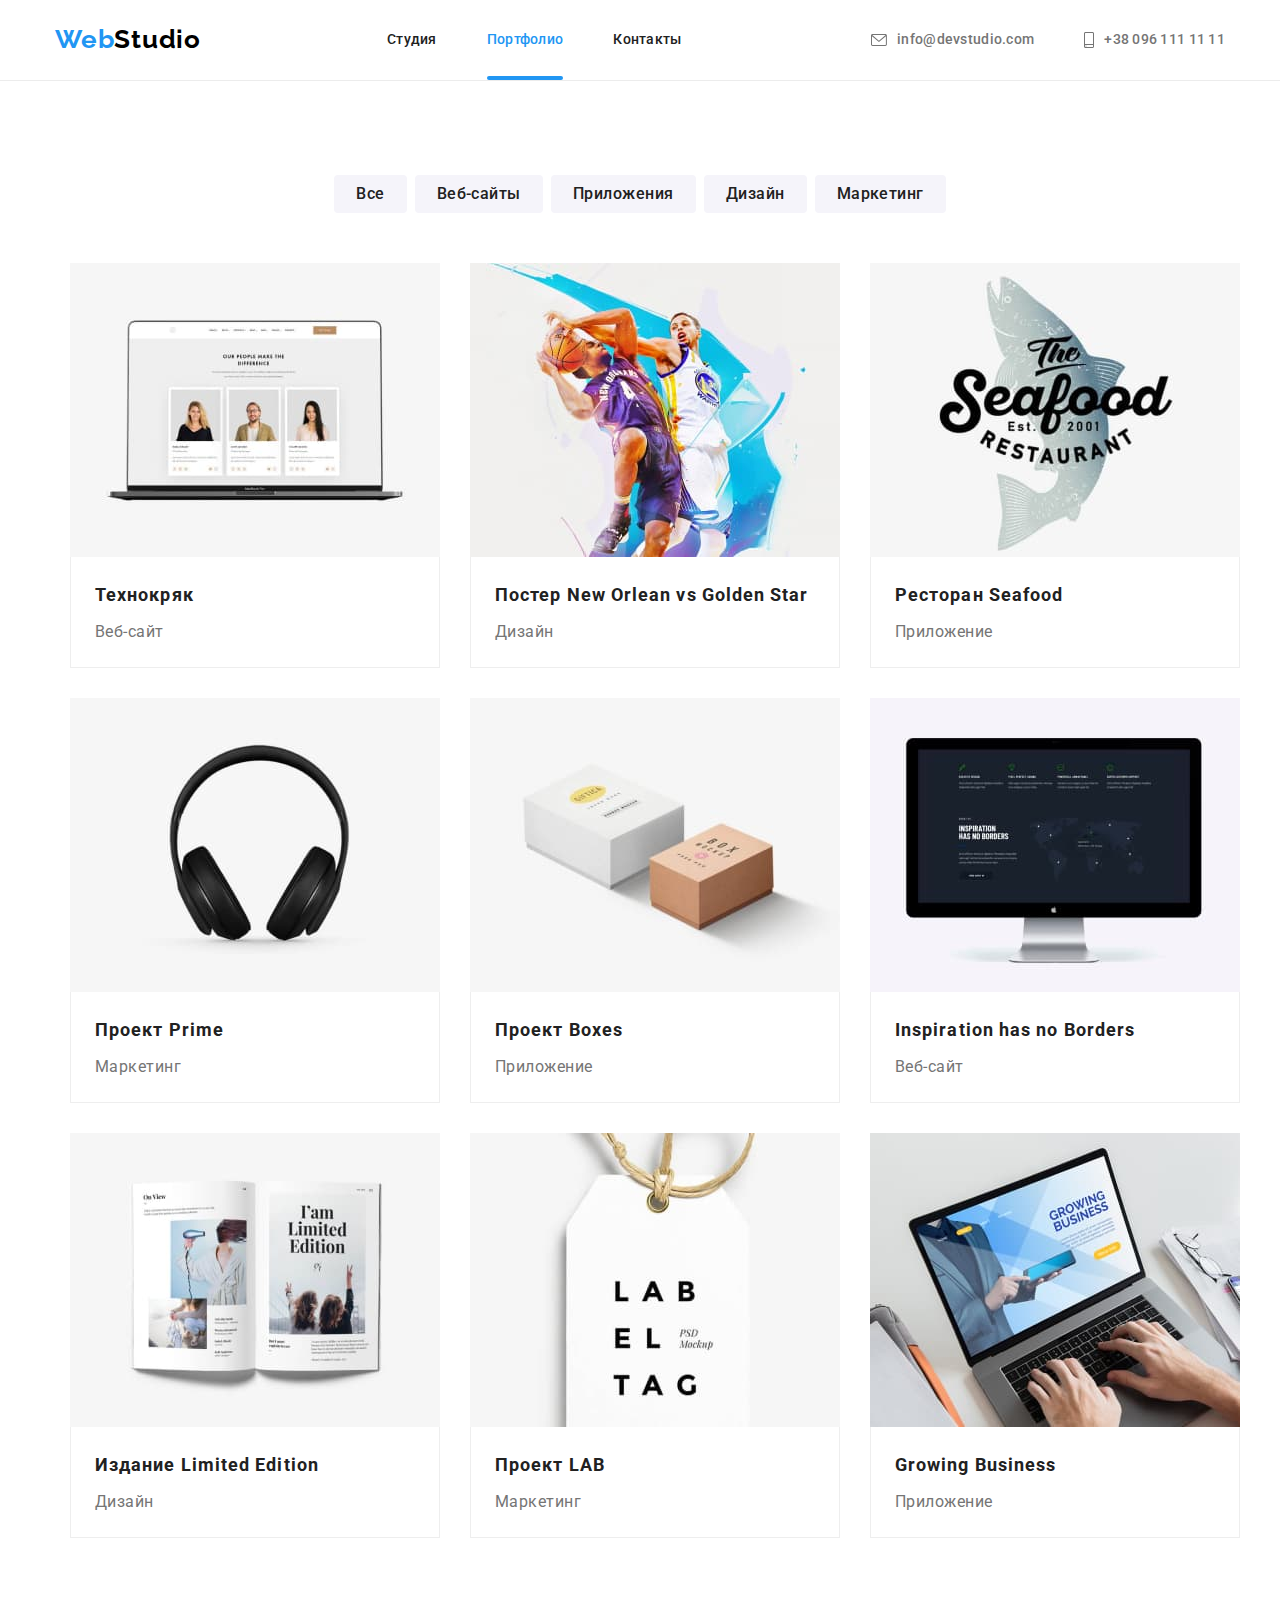
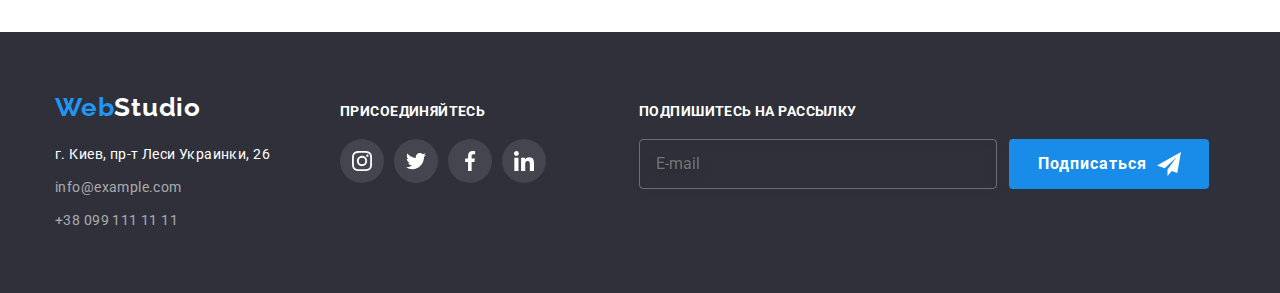
==== portfolio.html @ 7cfc8c36 "index added" ====
<!DOCTYPE html>
<html lang="en">
<head>
    <meta charset="UTF-8">
    <meta http-equiv="X-UA-Compatible" content="IE=edge">
    <meta name="viewport" content="width=device-width, initial-scale=1.0">
    <title>WebStudio</title>
    <link rel="preconnect" href="https://fonts.googleapis.com">
    <link rel="preconnect" href="https://fonts.gstatic.com" crossorigin>
    <link href="https://fonts.googleapis.com/css2?family=Raleway:ital,wght@0,700;1,700&family=Roboto:wght@400;500;700;900&display=swap" rel="stylesheet">
    <link rel="stylesheet" href="./css/modern-normalize.css">
    <link rel="stylesheet" href="./css/main.min.css" />
</head>
<body>
    <!--заголовок-->
    <header class="main-header">
        <div class="main-header__container container">
            <nav class="navigation">    
                <a href="index.html" class="logo logo__top link">Web<span class="logo__half-top">Studio</span></a>
                <ul class="navigation-pages navigation__top list">
                    <li class="navigation-pages__item"><a href="index.html" class="navigation-pages__link link">Студия</a></li>
                    <li class="navigation-pages__item"><a href="portfolio.html" class="navigation-pages__link link navigation-pages__current">Портфолио</a></li>
                    <li class="navigation-pages__item"><a href="#3" class="navigation-pages__link link">Контакты</a></li>
                </ul>
            </nav>
            <ul class="contacts list">
                <li class="contacts__item"> <a href="mailto:info@devstudio.com" class="contacts__link mail link"><svg class="contacts__icon" width="16px" height="12px"><use href="./images/icons.svg#icon-envelope"></use></svg> info@devstudio.com</a></li>
                <li class="contacts__item"> <a href="tel:+380961111111" class="contacts__link tel link"><svg class="contacts__icon" width="10px" height="16px"><use href="./images/icons.svg#icon-smartphone"></use></svg>+38 096 111 11 11</a> </li>
            </ul>
        </div>        
    </header>
    <!-- основная часть -->
    <main>
    <!-- герой -->
        <section class="portfolio section">
            <div class="container">
                <h1 class="portfolio__header visually-hidden">Portfolio</h1>
                <!-- фильтр -->
                <ul class="portfolio__filter-list list">
                    <li class="portfolio__filter-item"><button class="portfolio__filter-btn" type="button">Все</button></li>
                    <li class="portfolio__filter-item"><button class="portfolio__filter-btn" type="button">Веб-сайты</button></li>
                    <li class="portfolio__filter-item"><button class="portfolio__filter-btn" type="button">Приложения</button></li>
                    <li class="portfolio__filter-item"><button class="portfolio__filter-btn" type="button">Дизайн</button></li>
                    <li class="portfolio__filter-item"><button class="portfolio__filter-btn" type="button">Маркетинг</button></li>
                </ul>
                <!-- список проектов -->
                <ul class="portfolio__examples-list container list">
                    <li class="portfolio__example">
                        <a class="link portfolio__link" href="">
                            <img src="./images/portfolio/technocrack.jpg" alt="Веб-сайт компании Технокряк" width="370" height="294" class="portfolio__img">
                            <div class="portfolio__example-overlay-wrap">
                                <div class="portfolio__example-overlay is-hidden">
                                    <p class="portfolio__example-overlay-text">Ресурс предлагает комплексные предложения с разным уровнем функционала и сервисов. Все это позволит посетителю получить исчерпывающие сведения о компании или частном лице.</p>
                                </div>
                            </div>
                            <div class="portfolio__example-text">
                                <h3 class="portfolio__example-name section-header">Технокряк</h3>
                                <p class="portfolio__example-description section-description">Веб-сайт</p>
                            </div>
                        </a>
                    </li>
                    <li class="portfolio__example">
                        <a class="link portfolio__link" href="">
                        <img src="./images/portfolio/new_orlean.jpg" alt="Изображение постера игры команд New Orlean и Golden Star" width="370" height="294" class="portfolio__img">
                        <div class="portfolio__example-overlay-wrap">
                            <div class="portfolio__example-overlay is-hidden">
                                <p class="portfolio__example-overlay-text"></p>
                            </div>
                        </div>
                        <div class="portfolio__example-text">
                            <h3 class="portfolio__example-name section-header">Постер New Orlean vs Golden Star</h3>
                            <p class="portfolio__example-description section-description">Дизайн</p>
                        </div>
                        </a>
                    </li>
                    <li class="portfolio__example">
                        <a class="link portfolio__link" href="">
                        <img src="./images/portfolio/seafood.jpg" alt="Иконка приложения ресторана Seafood" width="370" height="294" class="portfolio__img">
                        <div class="portfolio__example-overlay-wrap">
                            <div class="portfolio__example-overlay is-hidden">
                                <p class="portfolio__example-overlay-text"></p>
                            </div>
                        </div>
                        <div class="portfolio__example-text">
                            <h3 class="portfolio__example-name section-header">Ресторан Seafood</h3>
                            <p class="portfolio__example-description section-description">Приложение</p>
                        </div>
                        </a>
                    </li>
                    <li class="portfolio__example">
                        <a class="link portfolio__link" href="">
                        <img src="./images/portfolio/prime.jpg" alt="Наушники" width="370" height="294" class="portfolio__img">
                        <div class="portfolio__example-overlay-wrap">
                            <div class="portfolio__example-overlay is-hidden">
                                <p class="portfolio__example-overlay-text"></p>
                            </div>
                        </div>
                        <div class="portfolio__example-text">
                            <h3 class="portfolio__example-name section-header">Проект Prime</h3>
                            <p class="portfolio__example-description section-description">Маркетинг</p>
                        </div>
                        </a>
                    </li>
                    <li class="portfolio__example">
                        <a class="link portfolio__link" href="">
                        <img src="./images/portfolio/boxes.jpg" alt="2 коробочки" width="370" height="294" class="portfolio__img">
                        <div class="portfolio__example-overlay-wrap">
                            <div class="portfolio__example-overlay is-hidden">
                                <p class="portfolio__example-overlay-text"></p>
                            </div>
                        </div>
                        <div class="portfolio__example-text">
                            <h3 class="portfolio__example-name section-header">Проект Boxes</h3>
                            <p class="portfolio__example-description section-description">Приложение</p>
                        </div>
                        </a>
                    </li>
                    <li class="portfolio__example">
                        <a class="link portfolio__link" href="">
                        <img src="./images/portfolio/inspiration.jpg" alt="Веб-сайт компании Inspiration has no Borders" width="370" height="294" class="portfolio__img">
                        <div class="portfolio__example-overlay-wrap">
                            <div class="portfolio__example-overlay is-hidden">
                                <p class="portfolio__example-overlay-text"></p>
                            </div>
                        </div>
                        <div class="portfolio__example-text">
                            <h3 class="portfolio__example-name section-header">Inspiration has no Borders</h3>
                            <p class="portfolio__example-description section-description">Веб-сайт</p>
                        </div>
                        </a>
                    </li>
                    <li class="portfolio__example">
                        <a class="link portfolio__link" href="">
                        <img src="./images/portfolio/limited_edition.jpg" alt="Журнал в развернутом виде" width="370" height="294" class="portfolio__img">
                        <div class="portfolio__example-overlay-wrap">
                            <div class="portfolio__example-overlay is-hidden">
                                <p class="portfolio__example-overlay-text"></p>
                            </div>
                        </div>
                        <div class="portfolio__example-text">
                            <h3 class="portfolio__example-name section-header">Издание Limited Edition</h3>
                            <p class="portfolio__example-description section-description">Дизайн</p>
                        </div>
                        </a>
                    </li>
                    <li class="portfolio__example">
                        <a class="link portfolio__link" href="">
                        <img src="./images/portfolio/lab.jpg" alt="Стильная этикетка" width="370" height="294" class="portfolio__img">
                        <div class="portfolio__example-overlay-wrap">
                            <div class="portfolio__example-overlay is-hidden">
                                <p class="portfolio__example-overlay-text"></p>
                            </div>
                        </div>
                        <div class="portfolio__example-text">
                            <h3 class="portfolio__example-name section-header">Проект LAB</h3>
                            <p class="portfolio__example-description section-description">Маркетинг</p>
                        </div>
                        </a>
                    </li>
                    <li class="portfolio__example">
                        <a class="link portfolio__link" href="">
                        <img src="./images/portfolio/growing_business.jpg" alt="Ноутбук с приложением Growing Business" width="370" height="294" class="portfolio__img">
                        <div class="portfolio__example-overlay-wrap">
                            <div class="portfolio__example-overlay is-hidden">
                                <p class="portfolio__example-overlay-text"></p>
                            </div>
                        </div>
                        <div class="portfolio__example-text">
                            <h3 class="portfolio__example-name section-header">Growing Business</h3>
                            <p class="portfolio__example-description section-description">Приложение</p>
                        </div>
                        </a>
                    </li>
                </ul>
            </div>
        </section>
    </main>
    <!--подвал-->
    <footer class="footer">
        <div class="container footer__container">
            <div class="footer__contacts">
                <a href="index.html" class="logo link logo__bot">Web<span class="logo__half-bot">Studio</span></a>
                <address class="footer__contacts-list" id="3">
                    <ul class="contacts-bot list">
                        <li class="contacts-bot__item"><a class="contacts-bot__link link address contacts-bot__map" href="https://goo.gl/maps/tf9V9uD1shakLC2a6" target="_blank" rel="nooppener noreferal">г. Киев, пр-т Леси Украинки, 26</a> </li>
                        <li class="contacts-bot__item"><a class="contacts-bot__link link address" href="mailto:info@example.com">info@example.com</a> </li>
                        <li class="contacts-bot__item"><a class="contacts-bot__link link address" href="tel:+380991111111">+38 099 111 11 11</a></li>
                    </ul>
                </address>
            </div>
            <div>
            <h2 class="footer__socials-header">присоединяйтесь</h2>
            <ul class="list socials">
                <li class="socials__item"> <a class="social__link social__link-footer link" href=""> <svg class="social__icon-bot" width="20px" height="20px"><use href="./images/icons.svg#icon-instagram"></use></svg><span class="visually-hidden">Instagram</span></a></li>
                <li class="socials__item"> <a class="social__link social__link-footer link" href=""> <svg class="social__icon-bot" width="20px" height="20px"><use href="./images/icons.svg#icon-twitter"></use></svg><span class="visually-hidden">Twitter</span></a></li>
                <li class="socials__item"> <a class="social__link social__link-footer link" href=""> <svg class="social__icon-bot" width="20px" height="20px"><use href="./images/icons.svg#icon-facebook"></use></svg><span class="visually-hidden">Facebook</span></a></li>
                <li class="socials__item"> <a class="social__link social__link-footer link" href=""> <svg class="social__icon-bot" width="20px" height="20px"><use href="./images/icons.svg#icon-linkedin"></use></svg><span class="visually-hidden">LinkedIn</span></a></li>
            </ul>
            </div>
            <div class="footer__subscribe">
                <h2 class="footer__socials-header">Подпишитесь на рассылку</h2>
                <form class="subscribe">
                    <input class="subscribe__input" type="email" name="user-mail-subscribe" required placeholder="E-mail">
                    <button class="subscribe__btn" type="submit">Подписаться<svg class="subscribe__icon" width="24px" height="24px"><use href="./images/icons.svg#icon-send"></use></svg> </button>
                </form>
            </div>
        </div>
    </footer>
</body>
</html>
---- css/main.min.css ----
:root{--main-color: #2196F3;--secondary-color: #000;--third-color: #757575;--main-font: "roboto", sans-serif;--secondary-font: "Raleway", sans-serif}.visually-hidden{position:absolute;width:1px;height:1px;margin:-1px;border:0;padding:0;white-space:nowrap;clip-path:inset(100%);clip:rect(0 0 0 0);overflow:hidden}body{font-family:var(--main-font);color:#212121}h1,h2,h3,h4,h5,h6,p{margin-top:0;margin-bottom:0}ul,ol{margin-top:0;margin-bottom:0;padding-left:0}img{display:block}.link{text-decoration:none}.list{list-style:none}.address{font-style:normal}.container{width:1200px;padding-left:15px;padding-right:15px;margin-top:auto;margin:auto}.section-header{letter-spacing:.03em;color:#212121}.section-description{letter-spacing:.03em;color:var(--third-color)}.section-top-header{font-weight:700;font-size:36px;line-height:42px;text-align:center;letter-spacing:.03em;color:#212121}.section{padding-top:94px;padding-bottom:94px}.logo{font-family:var(--secondary-font);font-weight:700;font-size:26px;line-height:1.2;letter-spacing:.03em;color:var(--main-color)}.logo__top{padding-top:24px;padding-bottom:24px;margin-right:93px}.logo__half-top{color:var(--secondary-color)}.logo__bot{display:block;margin-bottom:20px}.logo__half-bot{color:#fff}.socials{display:flex;justify-content:center}.social__team{margin-top:16px}.socials__item{display:flex}.socials__item:not(:last-child){margin-right:10px}.social__link{display:flex;height:44px;width:44px;border-radius:50%;justify-content:center;align-items:center;transition:background-color 250ms cubic-bezier(0.4, 0, 0.2, 1)}.social__link:hover,.social__link:focus{background-color:var(--main-color)}.social__link-footer{background:rgba(255,255,255,.1)}.social__icon{fill:#afb1b8;transition:fill 250ms cubic-bezier(0.4, 0, 0.2, 1)}.social__link:hover .social__icon,.social__link:focus .social__icon{fill:#fff}.social__icon-bot{fill:#fff}.modal{position:absolute;top:50%;left:50%;transform:translate(-50%, -50%);width:528px;min-height:580px;background:#fff;box-shadow:0px 1px 3px rgba(0,0,0,.12),0px 1px 1px rgba(0,0,0,.14),0px 2px 1px rgba(0,0,0,.2);border-radius:4px}.modal__close-btn{position:absolute;top:8px;right:8px;display:flex;align-items:center;justify-content:center;width:30px;height:30px;background:#fff;border:1px solid rgba(0,0,0,.1);border-radius:50%;cursor:pointer;padding:0;transition:fill 250ms cubic-bezier(0.4, 0, 0.2, 1)}.modal__close-btn:hover,.modal__close-btn:focus{fill:#2196f3}.modal__form-wrap{display:flex;flex-direction:column;padding:40px}.modal__form-toaction{font-weight:700;font-size:20px;line-height:1.15;text-align:center;letter-spacing:.03em;color:#212121;margin-bottom:12px}.modal__form-input{font-size:12px;line-height:14px;letter-spacing:.01em;color:#757575;display:block}.modal__input-wrap{position:relative;margin-bottom:10px}.modal__form-icon{position:absolute;top:50%;left:12px;transform:translateY(-50%);fill:#212121;transition:fill 250ms cubic-bezier(0.4, 0, 0.2, 1)}.modal__form-field:focus+.modal__form-icon{fill:#2196f3}.modal__form-field{width:100%;margin-top:4px;border:1px solid rgba(33,33,33,.2);border-radius:4px;height:40px;padding-left:42px;outline:none;transition:border 250ms cubic-bezier(0.4, 0, 0.2, 1)}.modal__form-field:focus{border:1px solid #2196f3}.modal__form-comment{width:100%;margin-top:4px;margin-bottom:20px;height:120px;resize:none;border:1px solid rgba(33,33,33,.2);border-radius:4px;padding:12px 16px;font-size:14px;line-height:1.15;letter-spacing:.01em;outline:none;transition:border 250ms cubic-bezier(0.4, 0, 0.2, 1)}.modal__form-comment:focus{border:1px solid #2196f3}.modal__form-checkbox-wrap{position:relative;margin-left:13px}.modal__aggreement-label{display:flex;align-items:center;font-size:14px;line-height:171%;letter-spacing:.03em;color:#757575;margin-left:25px}.modal__aggreement-label::before{left:0;position:absolute;display:block;cursor:pointer;width:16px;height:16px;content:"";background-image:url(../images/box.svg);transition:outline 250ms cubic-bezier(0.4, 0, 0.2, 1),background-image 250ms cubic-bezier(0.4, 0, 0.2, 1)}.modal__form-checkbox:checked+.modal__aggreement-label::before{background-image:url(../images/check.svg)}.modal__form-checkbox:hover+.modal__aggreement-label::before,.modal__form-checkbox:focus+.modal__aggreement-label::before{outline:2px solid #2196f3}.modal__aggreement-link{font-size:14px;line-height:1.71;letter-spacing:.03em;text-decoration-line:underline;color:#2196f3}.modal__submit-btn{display:block;margin-left:auto;margin-right:auto;margin-top:30px;padding:10px 55px;background:#188ce8;border-radius:4px;border:0px;cursor:pointer;font-weight:700;font-size:16px;line-height:188%;display:flex;align-items:center;text-align:center;letter-spacing:.06em;color:#fff;box-shadow:0px 4px 4px rgba(0,0,0,.15);transition:background 250ms cubic-bezier(0.4, 0, 0.2, 1)}.modal__submit-btn:hover,.modal__submit-btn:focus{background:#2196f3}.backdrop{position:fixed;top:0;left:0;bottom:0;right:0;background:rgba(0,0,0,.2);transition:opacity 250ms cubic-bezier(0.4, 0, 0.2, 1),visibility 250ms cubic-bezier(0.4, 0, 0.2, 1)}.backdrop.is-hidden{opacity:0;visibility:hidden;pointer-events:none}.navigation{display:flex}.navigation-pages{display:flex}.navigation__top{margin-left:93px}.navigation-pages__item{display:flex}.navigation-pages__item:not(:last-child){margin-right:50px}.navigation-pages__link{position:relative;font-weight:500;font-size:14px;line-height:1.14;letter-spacing:.02em;color:#212121;padding-top:32px;padding-bottom:32px;align-items:center;transition:color 250ms cubic-bezier(0.4, 0, 0.2, 1)}.navigation-pages__link:hover,.navigation-pages__link:focus{color:var(--main-color)}.navigation-pages__current{color:var(--main-color)}.navigation-pages__current::after{position:absolute;left:0;bottom:0;display:inline-block;content:"";height:4px;border-radius:2px;width:100%;background-color:var(--main-color)}.contacts{display:flex}.contacts__item:not(:first-child){margin-left:50px}.contacts__link{display:flex;font-weight:500;font-size:14px;line-height:1.14;letter-spacing:.02em;color:var(--third-color);align-items:center;transition:color 250ms cubic-bezier(0.4, 0, 0.2, 1)}.contacts__link:hover,.contacts__link:focus{color:var(--main-color)}.contacts__icon{margin-right:10px;fill:var(--third-color);transition:fill 250ms cubic-bezier(0.4, 0, 0.2, 1)}.contacts__link:hover .contacts__icon,.contacts__link:focus .contacts__icon{fill:var(--main-color)}.main-header{background-color:#fff;border-bottom:1px solid #ececec;margin-top:0;margin-bottom:0}.main-header__container{display:flex;justify-content:space-between;align-items:center}.hero{background:#2f303a;padding-top:200px;padding-bottom:200px;background-color:#c4c4c4;background-image:linear-gradient(rgba(47, 48, 58, 0.4), rgba(47, 48, 58, 0.4)),url(../images/hero/hero-background.png);background-repeat:no-repeat;background-size:1600px;background-position:center;width:1600px;margin-left:auto;margin-right:auto;justify-content:center}.hero__header{font-weight:900;font-size:44px;line-height:1.36;text-align:center;letter-spacing:.06em;text-transform:uppercase;color:#fff;width:696px;margin-left:auto;margin-right:auto}.hero__btn{font-weight:700;font-size:16px;line-height:30px;display:flex;text-align:center;letter-spacing:.06em;color:#fff;width:200px;height:50px;background:var(--main-color);border-radius:4px;cursor:pointer;margin-left:auto;margin-right:auto;margin-top:30px;justify-content:center;align-items:center;transition:background 250ms cubic-bezier(0.4, 0, 0.2, 1),box-shadow 250ms cubic-bezier(0.4, 0, 0.2, 1)}.hero__btn:hover,.hero__btn:focus{background:#188ce8;box-shadow:0px 4px 4px rgba(0,0,0,.15)}.advantages__list{display:flex;justify-content:space-between}.advantages__item{width:270px}.advantages__header{font-weight:700;text-transform:uppercase;font-size:14px;line-height:1.14;width:270px;margin-bottom:10px}.advantages__text{font-size:14px;line-height:1.71}.advantages__icons-wrap{height:120px;align-items:center;background:#f5f4fa;border-radius:4px;display:flex;justify-content:center;margin-bottom:30px}.examples{padding-bottom:94px}.examples__list{display:flex;justify-content:space-between;margin-top:50px}.examples__item{position:relative}.examples__text-wrap{position:absolute;bottom:0;display:flex;justify-content:center;align-items:center;width:370px;height:70px;background:rgba(47,48,58,.8)}.examples__text{display:block;font-weight:700;font-size:14px;line-height:16px;text-align:center;letter-spacing:.03em;text-transform:uppercase;color:#fff}.team{background:#f5f4fa}.team__list{display:flex;justify-content:space-between;margin-top:50px}.team__unit{background-color:#fff;box-shadow:0px 1px 3px rgba(0,0,0,.12),0px 1px 1px rgba(0,0,0,.14),0px 2px 1px rgba(0,0,0,.2);border-radius:0px 0px 4px 4px}.team__unit-info{padding:30px 10px 30px 10px}.team__unit-name{font-weight:500;font-size:16px;line-height:1.19;text-align:center;margin-bottom:10px}.team__unit-title{font-size:16px;line-height:1.19;text-align:center}.clients__list{margin-top:50px;display:flex;flex-direction:row;justify-content:center}.clients__unit{display:flex}.clients__unit:not(:last-child){margin-right:30px}.clients__link{width:170px;height:92px;border:1px solid #afb1b8;border-radius:4px;display:flex;justify-content:center;align-items:center;transition:border 250ms cubic-bezier(0.4, 0, 0.2, 1)}.clients__link:hover,.clients__link:focus{border:1px solid var(--main-color)}.clients__icon{fill:#afb1b8;transition:fill 250ms cubic-bezier(0.4, 0, 0.2, 1)}.clients__link:hover .clients__icon,.clients__link:focus .clients__icon{fill:var(--main-color)}.portfolio__filter-list{display:flex;justify-content:center;margin-bottom:50px}.portfolio__filter-item:not(:last-child){margin-right:8px}.portfolio__filter-btn{font-weight:500;font-size:16px;line-height:1.62;text-align:center;letter-spacing:.03em;color:#212121;background:#f5f4fa;border-radius:4px;cursor:pointer;padding:6px 22px;border-width:0px;transition:background 250ms cubic-bezier(0.4, 0, 0.2, 1),color 250ms cubic-bezier(0.4, 0, 0.2, 1),box-shadow 250ms cubic-bezier(0.4, 0, 0.2, 1)}.portfolio__filter-btn:hover,.portfolio__filter-btn:focus{background:var(--main-color);color:#fff;box-shadow:0px 3px 1px rgba(0,0,0,.1),0px 1px 2px rgba(0,0,0,.08),0px 2px 2px rgba(0,0,0,.12)}.portfolio__examples-list{display:flex;flex-wrap:wrap;justify-content:space-between}.portfolio__example-name{font-weight:700;font-size:18px;line-height:2;letter-spacing:.06em;margin-bottom:4px}.portfolio__img{display:block}.portfolio__example-description{font-size:16px;line-height:1.87}.portfolio__example-text{padding:20px 24px;border:#eee solid 1px;border-top:none}.portfolio__example:nth-child(-n+6){margin-bottom:30px}.portfolio__link{position:relative;display:block;transition:box-shadow 250ms cubic-bezier(0.4, 0, 0.2, 1)}.portfolio__link:hover,.portfolio__link:focus{box-shadow:0px 1px 1px rgba(0,0,0,.12),0px 4px 4px rgba(0,0,0,.06),1px 4px 6px rgba(0,0,0,.16)}.portfolio__example-overlay-wrap{top:0;width:370px;height:294px;position:absolute;overflow:hidden}.portfolio__example-overlay{top:0;position:absolute;visibility:hidden;display:flex;justify-content:center;align-items:center;padding-left:24px;padding-right:24px;width:100%;height:100%;background:rgba(33,150,243,.9);transform:translate(0, 100%);transition:transform 250ms cubic-bezier(0.4, 0, 0.2, 1),visibility 250ms cubic-bezier(0.4, 0, 0.2, 1)}.portfolio__link:hover .portfolio__example-overlay,.portfolio__link:focus .portfolio__example-overlay{visibility:visible;transform:translate(0, 0)}.portfolio__example-overlay-text{font-weight:400;font-size:18px;line-height:156%;letter-spacing:.03em;color:#fff}.footer{background:#2f303a;padding-top:60px;padding-bottom:60px;display:flex;justify-content:left}.footer__container{display:flex;align-items:baseline}.footer__contacts{margin-right:70px}.contacts-bot__link{font-size:14px;line-height:1.71;letter-spacing:.03em;color:rgba(255,255,255,.6);transition:color 250ms cubic-bezier(0.4, 0, 0.2, 1)}.contacts-bot__link:hover,.contacts-bot__link:focus{color:var(--main-color)}.contacts-bot__item{display:flex;flex-direction:column}.contacts-bot__item:not(:last-child){margin-bottom:9px}.contacts-bot__map{color:#fff}.footer__socials-header{font-weight:700;font-size:14px;line-height:16px;letter-spacing:.03em;text-transform:uppercase;color:#fff;margin-bottom:20px}.footer__subscribe{margin-left:93px}.subscribe{display:flex;align-items:center}.subscribe__input{width:358px;height:50px;border:1px solid rgba(255,255,255,.3);filter:drop-shadow(0px 4px 4px rgba(0, 0, 0, 0.15));border-radius:4px;margin:0;background:rgba(0,0,0,0);padding:15px 16px;color:#fff}.subscribe__btn{display:flex;align-items:center;margin-left:12px;width:200px;height:50px;background:#188ce8;border-radius:4px;border:0px;font-weight:700;font-size:16px;line-height:188%;letter-spacing:.06em;color:#fff;padding-left:29px;cursor:pointer;transition:background 250ms cubic-bezier(0.4, 0, 0.2, 1),box-shadow 250ms cubic-bezier(0.4, 0, 0.2, 1)}.subscribe__btn:hover,.subscribe__btn:focus{background:#2196f3;box-shadow:0px 4px 4px rgba(0,0,0,.15)}.subscribe__icon{fill:#fff;margin-left:10px}/*# sourceMappingURL=main.min.css.map */
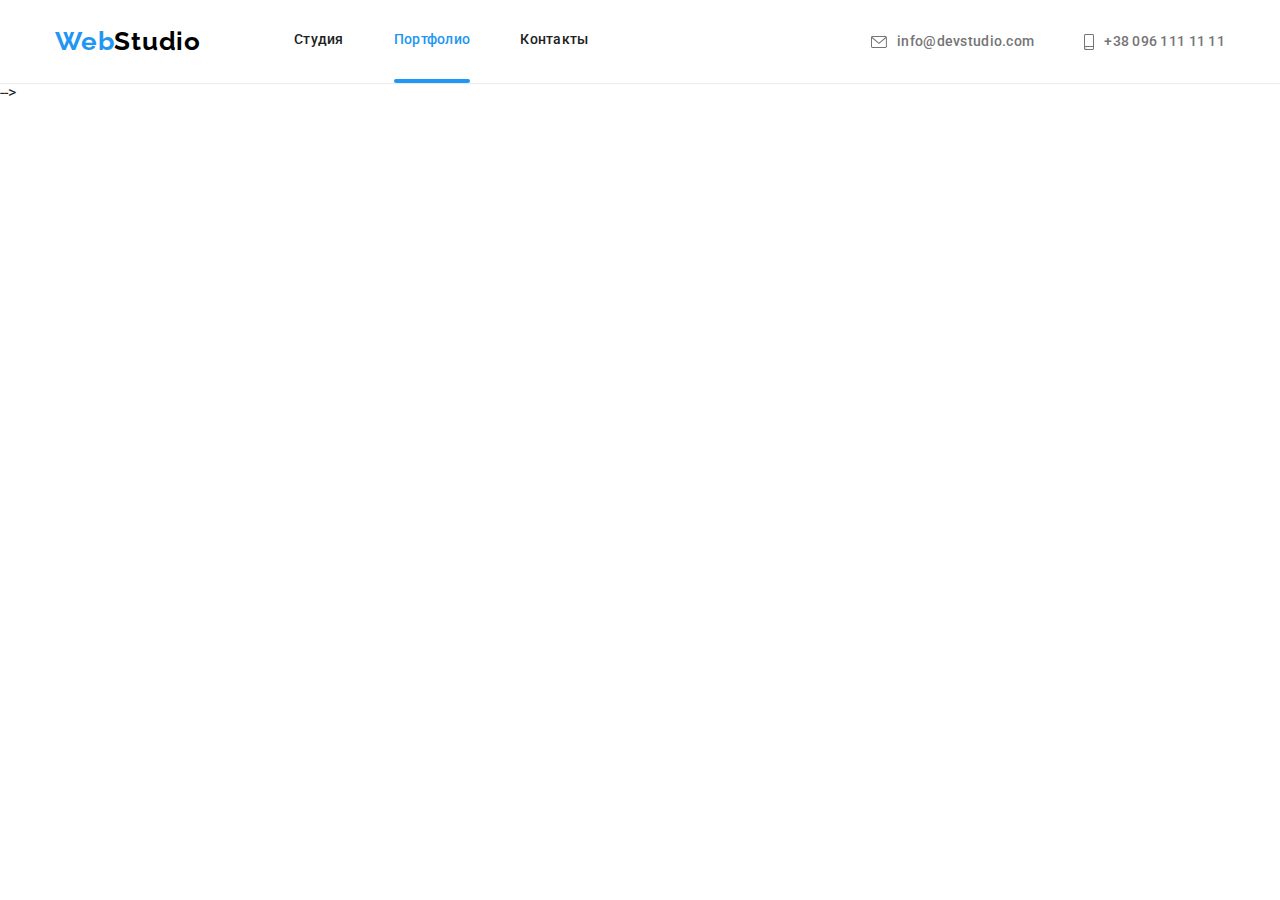
==== commit 89ba5655: "header adjusted" ====
--- a/portfolio.html
+++ b/portfolio.html
@@ -1,210 +1,414 @@
 <!DOCTYPE html>
 <html lang="en">
-<head>
-    <meta charset="UTF-8">
-    <meta http-equiv="X-UA-Compatible" content="IE=edge">
-    <meta name="viewport" content="width=device-width, initial-scale=1.0">
+  <head>
+    <meta charset="UTF-8" />
+    <meta http-equiv="X-UA-Compatible" content="IE=edge" />
+    <meta name="viewport" content="width=device-width, initial-scale=1.0" />
     <title>WebStudio</title>
-    <link rel="preconnect" href="https://fonts.googleapis.com">
-    <link rel="preconnect" href="https://fonts.gstatic.com" crossorigin>
-    <link href="https://fonts.googleapis.com/css2?family=Raleway:ital,wght@0,700;1,700&family=Roboto:wght@400;500;700;900&display=swap" rel="stylesheet">
-    <link rel="stylesheet" href="./css/modern-normalize.css">
+    <link rel="preconnect" href="https://fonts.googleapis.com" />
+    <link rel="preconnect" href="https://fonts.gstatic.com" crossorigin />
+    <link
+      href="https://fonts.googleapis.com/css2?family=Raleway:ital,wght@0,700;1,700&family=Roboto:wght@400;500;700;900&display=swap"
+      rel="stylesheet"
+    />
+    <link rel="stylesheet" href="./css/modern-normalize.css" />
     <link rel="stylesheet" href="./css/main.min.css" />
-</head>
-<body>
+  </head>
+  <body>
     <!--заголовок-->
     <header class="main-header">
-        <div class="main-header__container container">
-            <nav class="navigation">    
-                <a href="index.html" class="logo logo__top link">Web<span class="logo__half-top">Studio</span></a>
-                <ul class="navigation-pages navigation__top list">
-                    <li class="navigation-pages__item"><a href="index.html" class="navigation-pages__link link">Студия</a></li>
-                    <li class="navigation-pages__item"><a href="portfolio.html" class="navigation-pages__link link navigation-pages__current">Портфолио</a></li>
-                    <li class="navigation-pages__item"><a href="#3" class="navigation-pages__link link">Контакты</a></li>
-                </ul>
-            </nav>
-            <ul class="contacts list">
-                <li class="contacts__item"> <a href="mailto:info@devstudio.com" class="contacts__link mail link"><svg class="contacts__icon" width="16px" height="12px"><use href="./images/icons.svg#icon-envelope"></use></svg> info@devstudio.com</a></li>
-                <li class="contacts__item"> <a href="tel:+380961111111" class="contacts__link tel link"><svg class="contacts__icon" width="10px" height="16px"><use href="./images/icons.svg#icon-smartphone"></use></svg>+38 096 111 11 11</a> </li>
+      <div class="main-header__container container">
+        <nav class="navigation">
+          <a href="index.html" class="logo logo__top link"
+            >Web<span class="logo__half-top">Studio</span></a
+          >
+          <ul class="navigation-pages navigation__top list">
+            <li class="navigation-pages__item">
+              <a href="index.html" class="navigation-pages__link link">Студия</a>
+            </li>
+            <li class="navigation-pages__item">
+              <a href="portfolio.html" class="navigation-pages__link link navigation-pages__current"
+                >Портфолио</a
+              >
+            </li>
+            <li class="navigation-pages__item">
+              <a href="#3" class="navigation-pages__link link">Контакты</a>
+            </li>
+          </ul>
+        </nav>
+        <ul class="contacts list">
+          <li class="contacts__item">
+            <a href="mailto:info@devstudio.com" class="contacts__link mail link"
+              ><svg class="contacts__icon" width="16px" height="12px">
+                <use href="./images/icons.svg#icon-envelope"></use>
+              </svg>
+              info@devstudio.com</a
+            >
+          </li>
+          <li class="contacts__item">
+            <a href="tel:+380961111111" class="contacts__link tel link"
+              ><svg class="contacts__icon" width="10px" height="16px">
+                <use href="./images/icons.svg#icon-smartphone"></use></svg
+              >+38 096 111 11 11</a
+            >
+          </li>
+        </ul>
+        <button class="mobile-menu-btn__open" type="button" data-menu-open>
+          <svg class="mobile-menu-btn__icon" width="40" height="40">
+            <use href="./images/icons.svg#icon-burger"></use>
+          </svg>
+        </button>
+      </div>
+      <div class="mobile-menu" data-menu>
+        <div class="container mobile-menu__container">
+          <button type="button" class="mobile-menu__close-btn" data-menu-close>
+            <svg class="mobile-menu__close-icon" width="40" height="40">
+              <use href="./images/icons.svg#icon-close-black"></use>
+            </svg>
+          </button>
+          <div class="mobile-menu_wrap">
+            <ul class="mobile-menu__navigation list">
+              <li class="mobile-menu__navigation-item">
+                <a class="mobile-menu__navigation-link link" href="./index.html">Студия</a>
+              </li>
+              <li class="mobile-menu__navigation-item">
+                <a class="mobile-menu__navigation-link link current" href="./portfolio.html">Портфолио</a>
+              </li>
+              <li class="mobile-menu__navigation-item">
+                <a class="mobile-menu__navigation-link link" href="">Контакты</a>
+              </li>
             </ul>
-        </div>        
+            <div class="mobile-menu__bot-wrap">
+              <ul class="mobile-menu__contact-list list">
+                <li class="mobile-menu__contact-item">
+                  <a class="mobile-menu__contact-link-tel link" href="tel:+380961111111"
+                    >+38 096 111 11 11</a
+                  >
+                </li>
+                <li class="mobile-menu__contact-item">
+                  <a class="mobile-menu__contact-link-mail link" href="mailto:info@devstudio.com"
+                    >info@devstudio.com</a
+                  >
+                </li>
+              </ul>
+              <ul class="mobile-menu__socials list">
+                <li class="mobile-menu__socials-item">
+                  <a class="mobile-menu__socials-link link" href="">Instagram</a>
+                </li>
+                <li class="mobile-menu__socials-item">
+                  <a class="mobile-menu__socials-link link" href="">Twitter</a>
+                </li>
+                <li class="mobile-menu__socials-item">
+                  <a class="mobile-menu__socials-link link" href="">Facebook</a>
+                </li>
+                <li class="mobile-menu__socials-item">
+                  <a class="mobile-menu__socials-link link" href="">LinkedIn</a>
+                </li>
+              </ul>
+            </div>
+          </div>
+        </div>
+      </div>
     </header>
     <!-- основная часть -->
-    <main>
-    <!-- герой -->
-        <section class="portfolio section">
-            <div class="container">
-                <h1 class="portfolio__header visually-hidden">Portfolio</h1>
-                <!-- фильтр -->
-                <ul class="portfolio__filter-list list">
-                    <li class="portfolio__filter-item"><button class="portfolio__filter-btn" type="button">Все</button></li>
-                    <li class="portfolio__filter-item"><button class="portfolio__filter-btn" type="button">Веб-сайты</button></li>
-                    <li class="portfolio__filter-item"><button class="portfolio__filter-btn" type="button">Приложения</button></li>
-                    <li class="portfolio__filter-item"><button class="portfolio__filter-btn" type="button">Дизайн</button></li>
-                    <li class="portfolio__filter-item"><button class="portfolio__filter-btn" type="button">Маркетинг</button></li>
-                </ul>
-                <!-- список проектов -->
-                <ul class="portfolio__examples-list container list">
-                    <li class="portfolio__example">
-                        <a class="link portfolio__link" href="">
-                            <img src="./images/portfolio/technocrack.jpg" alt="Веб-сайт компании Технокряк" width="370" height="294" class="portfolio__img">
-                            <div class="portfolio__example-overlay-wrap">
-                                <div class="portfolio__example-overlay is-hidden">
-                                    <p class="portfolio__example-overlay-text">Ресурс предлагает комплексные предложения с разным уровнем функционала и сервисов. Все это позволит посетителю получить исчерпывающие сведения о компании или частном лице.</p>
-                                </div>
-                            </div>
-                            <div class="portfolio__example-text">
-                                <h3 class="portfolio__example-name section-header">Технокряк</h3>
-                                <p class="portfolio__example-description section-description">Веб-сайт</p>
-                            </div>
-                        </a>
-                    </li>
-                    <li class="portfolio__example">
-                        <a class="link portfolio__link" href="">
-                        <img src="./images/portfolio/new_orlean.jpg" alt="Изображение постера игры команд New Orlean и Golden Star" width="370" height="294" class="portfolio__img">
-                        <div class="portfolio__example-overlay-wrap">
-                            <div class="portfolio__example-overlay is-hidden">
-                                <p class="portfolio__example-overlay-text"></p>
-                            </div>
-                        </div>
-                        <div class="portfolio__example-text">
-                            <h3 class="portfolio__example-name section-header">Постер New Orlean vs Golden Star</h3>
-                            <p class="portfolio__example-description section-description">Дизайн</p>
-                        </div>
-                        </a>
-                    </li>
-                    <li class="portfolio__example">
-                        <a class="link portfolio__link" href="">
-                        <img src="./images/portfolio/seafood.jpg" alt="Иконка приложения ресторана Seafood" width="370" height="294" class="portfolio__img">
-                        <div class="portfolio__example-overlay-wrap">
-                            <div class="portfolio__example-overlay is-hidden">
-                                <p class="portfolio__example-overlay-text"></p>
-                            </div>
-                        </div>
-                        <div class="portfolio__example-text">
-                            <h3 class="portfolio__example-name section-header">Ресторан Seafood</h3>
-                            <p class="portfolio__example-description section-description">Приложение</p>
-                        </div>
-                        </a>
-                    </li>
-                    <li class="portfolio__example">
-                        <a class="link portfolio__link" href="">
-                        <img src="./images/portfolio/prime.jpg" alt="Наушники" width="370" height="294" class="portfolio__img">
-                        <div class="portfolio__example-overlay-wrap">
-                            <div class="portfolio__example-overlay is-hidden">
-                                <p class="portfolio__example-overlay-text"></p>
-                            </div>
-                        </div>
-                        <div class="portfolio__example-text">
-                            <h3 class="portfolio__example-name section-header">Проект Prime</h3>
-                            <p class="portfolio__example-description section-description">Маркетинг</p>
-                        </div>
-                        </a>
-                    </li>
-                    <li class="portfolio__example">
-                        <a class="link portfolio__link" href="">
-                        <img src="./images/portfolio/boxes.jpg" alt="2 коробочки" width="370" height="294" class="portfolio__img">
-                        <div class="portfolio__example-overlay-wrap">
-                            <div class="portfolio__example-overlay is-hidden">
-                                <p class="portfolio__example-overlay-text"></p>
-                            </div>
-                        </div>
-                        <div class="portfolio__example-text">
-                            <h3 class="portfolio__example-name section-header">Проект Boxes</h3>
-                            <p class="portfolio__example-description section-description">Приложение</p>
-                        </div>
-                        </a>
-                    </li>
-                    <li class="portfolio__example">
-                        <a class="link portfolio__link" href="">
-                        <img src="./images/portfolio/inspiration.jpg" alt="Веб-сайт компании Inspiration has no Borders" width="370" height="294" class="portfolio__img">
-                        <div class="portfolio__example-overlay-wrap">
-                            <div class="portfolio__example-overlay is-hidden">
-                                <p class="portfolio__example-overlay-text"></p>
-                            </div>
-                        </div>
-                        <div class="portfolio__example-text">
-                            <h3 class="portfolio__example-name section-header">Inspiration has no Borders</h3>
-                            <p class="portfolio__example-description section-description">Веб-сайт</p>
-                        </div>
-                        </a>
-                    </li>
-                    <li class="portfolio__example">
-                        <a class="link portfolio__link" href="">
-                        <img src="./images/portfolio/limited_edition.jpg" alt="Журнал в развернутом виде" width="370" height="294" class="portfolio__img">
-                        <div class="portfolio__example-overlay-wrap">
-                            <div class="portfolio__example-overlay is-hidden">
-                                <p class="portfolio__example-overlay-text"></p>
-                            </div>
-                        </div>
-                        <div class="portfolio__example-text">
-                            <h3 class="portfolio__example-name section-header">Издание Limited Edition</h3>
-                            <p class="portfolio__example-description section-description">Дизайн</p>
-                        </div>
-                        </a>
-                    </li>
-                    <li class="portfolio__example">
-                        <a class="link portfolio__link" href="">
-                        <img src="./images/portfolio/lab.jpg" alt="Стильная этикетка" width="370" height="294" class="portfolio__img">
-                        <div class="portfolio__example-overlay-wrap">
-                            <div class="portfolio__example-overlay is-hidden">
-                                <p class="portfolio__example-overlay-text"></p>
-                            </div>
-                        </div>
-                        <div class="portfolio__example-text">
-                            <h3 class="portfolio__example-name section-header">Проект LAB</h3>
-                            <p class="portfolio__example-description section-description">Маркетинг</p>
-                        </div>
-                        </a>
-                    </li>
-                    <li class="portfolio__example">
-                        <a class="link portfolio__link" href="">
-                        <img src="./images/portfolio/growing_business.jpg" alt="Ноутбук с приложением Growing Business" width="370" height="294" class="portfolio__img">
-                        <div class="portfolio__example-overlay-wrap">
-                            <div class="portfolio__example-overlay is-hidden">
-                                <p class="portfolio__example-overlay-text"></p>
-                            </div>
-                        </div>
-                        <div class="portfolio__example-text">
-                            <h3 class="portfolio__example-name section-header">Growing Business</h3>
-                            <p class="portfolio__example-description section-description">Приложение</p>
-                        </div>
-                        </a>
-                    </li>
-                </ul>
-            </div>
-        </section>
-    </main>
+    <!-- <main> -->
+      <!-- герой -->
+      <!-- <section class="portfolio section">
+        <div class="container">
+          <h1 class="portfolio__header visually-hidden">Portfolio</h1>
+          <!-- фильтр -->
+          <!-- <ul class="portfolio__filter-list list">
+            <li class="portfolio__filter-item">
+              <button class="portfolio__filter-btn" type="button">Все</button>
+            </li>
+            <li class="portfolio__filter-item">
+              <button class="portfolio__filter-btn" type="button">Веб-сайты</button>
+            </li>
+            <li class="portfolio__filter-item">
+              <button class="portfolio__filter-btn" type="button">Приложения</button>
+            </li>
+            <li class="portfolio__filter-item">
+              <button class="portfolio__filter-btn" type="button">Дизайн</button>
+            </li>
+            <li class="portfolio__filter-item">
+              <button class="portfolio__filter-btn" type="button">Маркетинг</button>
+            </li>
+          </ul> --> -->
+          <!-- список проектов -->
+          <!-- <ul class="portfolio__examples-list container list">
+            <li class="portfolio__example">
+              <a class="link portfolio__link" href="">
+                <img
+                  src="./images/portfolio/technocrack.jpg"
+                  alt="Веб-сайт компании Технокряк"
+                  width="370"
+                  height="294"
+                  class="portfolio__img"
+                />
+                <div class="portfolio__example-overlay-wrap">
+                  <div class="portfolio__example-overlay is-hidden">
+                    <p class="portfolio__example-overlay-text">
+                      Ресурс предлагает комплексные предложения с разным уровнем функционала и
+                      сервисов. Все это позволит посетителю получить исчерпывающие сведения о
+                      компании или частном лице.
+                    </p>
+                  </div>
+                </div>
+                <div class="portfolio__example-text">
+                  <h3 class="portfolio__example-name section-header">Технокряк</h3>
+                  <p class="portfolio__example-description section-description">Веб-сайт</p>
+                </div>
+              </a>
+            </li>
+            <li class="portfolio__example">
+              <a class="link portfolio__link" href="">
+                <img
+                  src="./images/portfolio/new_orlean.jpg"
+                  alt="Изображение постера игры команд New Orlean и Golden Star"
+                  width="370"
+                  height="294"
+                  class="portfolio__img"
+                />
+                <div class="portfolio__example-overlay-wrap">
+                  <div class="portfolio__example-overlay is-hidden">
+                    <p class="portfolio__example-overlay-text"></p>
+                  </div>
+                </div>
+                <div class="portfolio__example-text">
+                  <h3 class="portfolio__example-name section-header">
+                    Постер New Orlean vs Golden Star
+                  </h3>
+                  <p class="portfolio__example-description section-description">Дизайн</p>
+                </div>
+              </a>
+            </li>
+            <li class="portfolio__example">
+              <a class="link portfolio__link" href="">
+                <img
+                  src="./images/portfolio/seafood.jpg"
+                  alt="Иконка приложения ресторана Seafood"
+                  width="370"
+                  height="294"
+                  class="portfolio__img"
+                />
+                <div class="portfolio__example-overlay-wrap">
+                  <div class="portfolio__example-overlay is-hidden">
+                    <p class="portfolio__example-overlay-text"></p>
+                  </div>
+                </div>
+                <div class="portfolio__example-text">
+                  <h3 class="portfolio__example-name section-header">Ресторан Seafood</h3>
+                  <p class="portfolio__example-description section-description">Приложение</p>
+                </div>
+              </a>
+            </li>
+            <li class="portfolio__example">
+              <a class="link portfolio__link" href="">
+                <img
+                  src="./images/portfolio/prime.jpg"
+                  alt="Наушники"
+                  width="370"
+                  height="294"
+                  class="portfolio__img"
+                />
+                <div class="portfolio__example-overlay-wrap">
+                  <div class="portfolio__example-overlay is-hidden">
+                    <p class="portfolio__example-overlay-text"></p>
+                  </div>
+                </div>
+                <div class="portfolio__example-text">
+                  <h3 class="portfolio__example-name section-header">Проект Prime</h3>
+                  <p class="portfolio__example-description section-description">Маркетинг</p>
+                </div>
+              </a>
+            </li>
+            <li class="portfolio__example">
+              <a class="link portfolio__link" href="">
+                <img
+                  src="./images/portfolio/boxes.jpg"
+                  alt="2 коробочки"
+                  width="370"
+                  height="294"
+                  class="portfolio__img"
+                />
+                <div class="portfolio__example-overlay-wrap">
+                  <div class="portfolio__example-overlay is-hidden">
+                    <p class="portfolio__example-overlay-text"></p>
+                  </div>
+                </div>
+                <div class="portfolio__example-text">
+                  <h3 class="portfolio__example-name section-header">Проект Boxes</h3>
+                  <p class="portfolio__example-description section-description">Приложение</p>
+                </div>
+              </a>
+            </li>
+            <li class="portfolio__example">
+              <a class="link portfolio__link" href="">
+                <img
+                  src="./images/portfolio/inspiration.jpg"
+                  alt="Веб-сайт компании Inspiration has no Borders"
+                  width="370"
+                  height="294"
+                  class="portfolio__img"
+                />
+                <div class="portfolio__example-overlay-wrap">
+                  <div class="portfolio__example-overlay is-hidden">
+                    <p class="portfolio__example-overlay-text"></p>
+                  </div>
+                </div>
+                <div class="portfolio__example-text">
+                  <h3 class="portfolio__example-name section-header">Inspiration has no Borders</h3>
+                  <p class="portfolio__example-description section-description">Веб-сайт</p>
+                </div>
+              </a>
+            </li>
+            <li class="portfolio__example">
+              <a class="link portfolio__link" href="">
+                <img
+                  src="./images/portfolio/limited_edition.jpg"
+                  alt="Журнал в развернутом виде"
+                  width="370"
+                  height="294"
+                  class="portfolio__img"
+                />
+                <div class="portfolio__example-overlay-wrap">
+                  <div class="portfolio__example-overlay is-hidden">
+                    <p class="portfolio__example-overlay-text"></p>
+                  </div>
+                </div>
+                <div class="portfolio__example-text">
+                  <h3 class="portfolio__example-name section-header">Издание Limited Edition</h3>
+                  <p class="portfolio__example-description section-description">Дизайн</p>
+                </div>
+              </a>
+            </li>
+            <li class="portfolio__example">
+              <a class="link portfolio__link" href="">
+                <img
+                  src="./images/portfolio/lab.jpg"
+                  alt="Стильная этикетка"
+                  width="370"
+                  height="294"
+                  class="portfolio__img"
+                />
+                <div class="portfolio__example-overlay-wrap">
+                  <div class="portfolio__example-overlay is-hidden">
+                    <p class="portfolio__example-overlay-text"></p>
+                  </div>
+                </div>
+                <div class="portfolio__example-text">
+                  <h3 class="portfolio__example-name section-header">Проект LAB</h3>
+                  <p class="portfolio__example-description section-description">Маркетинг</p>
+                </div>
+              </a>
+            </li>
+            <li class="portfolio__example">
+              <a class="link portfolio__link" href="">
+                <img
+                  src="./images/portfolio/growing_business.jpg"
+                  alt="Ноутбук с приложением Growing Business"
+                  width="370"
+                  height="294"
+                  class="portfolio__img"
+                />
+                <div class="portfolio__example-overlay-wrap">
+                  <div class="portfolio__example-overlay is-hidden">
+                    <p class="portfolio__example-overlay-text"></p>
+                  </div>
+                </div>
+                <div class="portfolio__example-text">
+                  <h3 class="portfolio__example-name section-header">Growing Business</h3>
+                  <p class="portfolio__example-description section-description">Приложение</p>
+                </div>
+              </a>
+            </li>
+          </ul>
+        </div>
+      </section>
+    </main> -->
     <!--подвал-->
-    <footer class="footer">
-        <div class="container footer__container">
-            <div class="footer__contacts">
-                <a href="index.html" class="logo link logo__bot">Web<span class="logo__half-bot">Studio</span></a>
-                <address class="footer__contacts-list" id="3">
-                    <ul class="contacts-bot list">
-                        <li class="contacts-bot__item"><a class="contacts-bot__link link address contacts-bot__map" href="https://goo.gl/maps/tf9V9uD1shakLC2a6" target="_blank" rel="nooppener noreferal">г. Киев, пр-т Леси Украинки, 26</a> </li>
-                        <li class="contacts-bot__item"><a class="contacts-bot__link link address" href="mailto:info@example.com">info@example.com</a> </li>
-                        <li class="contacts-bot__item"><a class="contacts-bot__link link address" href="tel:+380991111111">+38 099 111 11 11</a></li>
-                    </ul>
-                </address>
-            </div>
-            <div>
-            <h2 class="footer__socials-header">присоединяйтесь</h2>
-            <ul class="list socials">
-                <li class="socials__item"> <a class="social__link social__link-footer link" href=""> <svg class="social__icon-bot" width="20px" height="20px"><use href="./images/icons.svg#icon-instagram"></use></svg><span class="visually-hidden">Instagram</span></a></li>
-                <li class="socials__item"> <a class="social__link social__link-footer link" href=""> <svg class="social__icon-bot" width="20px" height="20px"><use href="./images/icons.svg#icon-twitter"></use></svg><span class="visually-hidden">Twitter</span></a></li>
-                <li class="socials__item"> <a class="social__link social__link-footer link" href=""> <svg class="social__icon-bot" width="20px" height="20px"><use href="./images/icons.svg#icon-facebook"></use></svg><span class="visually-hidden">Facebook</span></a></li>
-                <li class="socials__item"> <a class="social__link social__link-footer link" href=""> <svg class="social__icon-bot" width="20px" height="20px"><use href="./images/icons.svg#icon-linkedin"></use></svg><span class="visually-hidden">LinkedIn</span></a></li>
+    <!-- <footer class="footer">
+      <div class="container footer__container">
+        <div class="footer__contacts">
+          <a href="index.html" class="logo link logo__bot"
+            >Web<span class="logo__half-bot">Studio</span></a
+          >
+          <address class="footer__contacts-list" id="3">
+            <ul class="contacts-bot list">
+              <li class="contacts-bot__item">
+                <a
+                  class="contacts-bot__link link address contacts-bot__map"
+                  href="https://goo.gl/maps/tf9V9uD1shakLC2a6"
+                  target="_blank"
+                  rel="nooppener noreferal"
+                  >г. Киев, пр-т Леси Украинки, 26</a
+                >
+              </li>
+              <li class="contacts-bot__item">
+                <a class="contacts-bot__link link address" href="mailto:info@example.com"
+                  >info@example.com</a
+                >
+              </li>
+              <li class="contacts-bot__item">
+                <a class="contacts-bot__link link address" href="tel:+380991111111"
+                  >+38 099 111 11 11</a
+                >
+              </li>
             </ul>
-            </div>
-            <div class="footer__subscribe">
-                <h2 class="footer__socials-header">Подпишитесь на рассылку</h2>
-                <form class="subscribe">
-                    <input class="subscribe__input" type="email" name="user-mail-subscribe" required placeholder="E-mail">
-                    <button class="subscribe__btn" type="submit">Подписаться<svg class="subscribe__icon" width="24px" height="24px"><use href="./images/icons.svg#icon-send"></use></svg> </button>
-                </form>
-            </div>
+          </address>
         </div>
-    </footer>
-</body>
+        <div>
+          <h2 class="footer__socials-header">присоединяйтесь</h2>
+          <ul class="list socials">
+            <li class="socials__item">
+              <a class="social__link social__link-footer link" href="">
+                <svg class="social__icon-bot" width="20px" height="20px">
+                  <use href="./images/icons.svg#icon-instagram"></use></svg
+                ><span class="visually-hidden">Instagram</span></a
+              >
+            </li>
+            <li class="socials__item">
+              <a class="social__link social__link-footer link" href="">
+                <svg class="social__icon-bot" width="20px" height="20px">
+                  <use href="./images/icons.svg#icon-twitter"></use></svg
+                ><span class="visually-hidden">Twitter</span></a
+              >
+            </li>
+            <li class="socials__item">
+              <a class="social__link social__link-footer link" href="">
+                <svg class="social__icon-bot" width="20px" height="20px">
+                  <use href="./images/icons.svg#icon-facebook"></use></svg
+                ><span class="visually-hidden">Facebook</span></a
+              >
+            </li>
+            <li class="socials__item">
+              <a class="social__link social__link-footer link" href="">
+                <svg class="social__icon-bot" width="20px" height="20px">
+                  <use href="./images/icons.svg#icon-linkedin"></use></svg
+                ><span class="visually-hidden">LinkedIn</span></a
+              >
+            </li>
+          </ul>
+        </div>
+        <div class="footer__subscribe">
+          <h2 class="footer__socials-header">Подпишитесь на рассылку</h2>
+          <form class="subscribe">
+            <input
+              class="subscribe__input"
+              type="email"
+              name="user-mail-subscribe"
+              required
+              placeholder="E-mail"
+            />
+            <button class="subscribe__btn" type="submit">
+              Подписаться<svg class="subscribe__icon" width="24px" height="24px">
+                <use href="./images/icons.svg#icon-send"></use>
+              </svg>
+            </button>
+          </form>
+        </div>
+      </div>
+    </footer> -->
+    <script src="./js/mobile-menu.js"></script>
+  </body>
 </html>
--- a/css/main.min.css
+++ b/css/main.min.css
@@ -1 +1 @@
-:root{--main-color: #2196F3;--secondary-color: #000;--third-color: #757575;--main-font: "roboto", sans-serif;--secondary-font: "Raleway", sans-serif}.visually-hidden{position:absolute;width:1px;height:1px;margin:-1px;border:0;padding:0;white-space:nowrap;clip-path:inset(100%);clip:rect(0 0 0 0);overflow:hidden}body{font-family:var(--main-font);color:#212121}h1,h2,h3,h4,h5,h6,p{margin-top:0;margin-bottom:0}ul,ol{margin-top:0;margin-bottom:0;padding-left:0}img{display:block}.link{text-decoration:none}.list{list-style:none}.address{font-style:normal}.container{width:1200px;padding-left:15px;padding-right:15px;margin-top:auto;margin:auto}.section-header{letter-spacing:.03em;color:#212121}.section-description{letter-spacing:.03em;color:var(--third-color)}.section-top-header{font-weight:700;font-size:36px;line-height:42px;text-align:center;letter-spacing:.03em;color:#212121}.section{padding-top:94px;padding-bottom:94px}.logo{font-family:var(--secondary-font);font-weight:700;font-size:26px;line-height:1.2;letter-spacing:.03em;color:var(--main-color)}.logo__top{padding-top:24px;padding-bottom:24px;margin-right:93px}.logo__half-top{color:var(--secondary-color)}.logo__bot{display:block;margin-bottom:20px}.logo__half-bot{color:#fff}.socials{display:flex;justify-content:center}.social__team{margin-top:16px}.socials__item{display:flex}.socials__item:not(:last-child){margin-right:10px}.social__link{display:flex;height:44px;width:44px;border-radius:50%;justify-content:center;align-items:center;transition:background-color 250ms cubic-bezier(0.4, 0, 0.2, 1)}.social__link:hover,.social__link:focus{background-color:var(--main-color)}.social__link-footer{background:rgba(255,255,255,.1)}.social__icon{fill:#afb1b8;transition:fill 250ms cubic-bezier(0.4, 0, 0.2, 1)}.social__link:hover .social__icon,.social__link:focus .social__icon{fill:#fff}.social__icon-bot{fill:#fff}.modal{position:absolute;top:50%;left:50%;transform:translate(-50%, -50%);width:528px;min-height:580px;background:#fff;box-shadow:0px 1px 3px rgba(0,0,0,.12),0px 1px 1px rgba(0,0,0,.14),0px 2px 1px rgba(0,0,0,.2);border-radius:4px}.modal__close-btn{position:absolute;top:8px;right:8px;display:flex;align-items:center;justify-content:center;width:30px;height:30px;background:#fff;border:1px solid rgba(0,0,0,.1);border-radius:50%;cursor:pointer;padding:0;transition:fill 250ms cubic-bezier(0.4, 0, 0.2, 1)}.modal__close-btn:hover,.modal__close-btn:focus{fill:#2196f3}.modal__form-wrap{display:flex;flex-direction:column;padding:40px}.modal__form-toaction{font-weight:700;font-size:20px;line-height:1.15;text-align:center;letter-spacing:.03em;color:#212121;margin-bottom:12px}.modal__form-input{font-size:12px;line-height:14px;letter-spacing:.01em;color:#757575;display:block}.modal__input-wrap{position:relative;margin-bottom:10px}.modal__form-icon{position:absolute;top:50%;left:12px;transform:translateY(-50%);fill:#212121;transition:fill 250ms cubic-bezier(0.4, 0, 0.2, 1)}.modal__form-field:focus+.modal__form-icon{fill:#2196f3}.modal__form-field{width:100%;margin-top:4px;border:1px solid rgba(33,33,33,.2);border-radius:4px;height:40px;padding-left:42px;outline:none;transition:border 250ms cubic-bezier(0.4, 0, 0.2, 1)}.modal__form-field:focus{border:1px solid #2196f3}.modal__form-comment{width:100%;margin-top:4px;margin-bottom:20px;height:120px;resize:none;border:1px solid rgba(33,33,33,.2);border-radius:4px;padding:12px 16px;font-size:14px;line-height:1.15;letter-spacing:.01em;outline:none;transition:border 250ms cubic-bezier(0.4, 0, 0.2, 1)}.modal__form-comment:focus{border:1px solid #2196f3}.modal__form-checkbox-wrap{position:relative;margin-left:13px}.modal__aggreement-label{display:flex;align-items:center;font-size:14px;line-height:171%;letter-spacing:.03em;color:#757575;margin-left:25px}.modal__aggreement-label::before{left:0;position:absolute;display:block;cursor:pointer;width:16px;height:16px;content:"";background-image:url(../images/box.svg);transition:outline 250ms cubic-bezier(0.4, 0, 0.2, 1),background-image 250ms cubic-bezier(0.4, 0, 0.2, 1)}.modal__form-checkbox:checked+.modal__aggreement-label::before{background-image:url(../images/check.svg)}.modal__form-checkbox:hover+.modal__aggreement-label::before,.modal__form-checkbox:focus+.modal__aggreement-label::before{outline:2px solid #2196f3}.modal__aggreement-link{font-size:14px;line-height:1.71;letter-spacing:.03em;text-decoration-line:underline;color:#2196f3}.modal__submit-btn{display:block;margin-left:auto;margin-right:auto;margin-top:30px;padding:10px 55px;background:#188ce8;border-radius:4px;border:0px;cursor:pointer;font-weight:700;font-size:16px;line-height:188%;display:flex;align-items:center;text-align:center;letter-spacing:.06em;color:#fff;box-shadow:0px 4px 4px rgba(0,0,0,.15);transition:background 250ms cubic-bezier(0.4, 0, 0.2, 1)}.modal__submit-btn:hover,.modal__submit-btn:focus{background:#2196f3}.backdrop{position:fixed;top:0;left:0;bottom:0;right:0;background:rgba(0,0,0,.2);transition:opacity 250ms cubic-bezier(0.4, 0, 0.2, 1),visibility 250ms cubic-bezier(0.4, 0, 0.2, 1)}.backdrop.is-hidden{opacity:0;visibility:hidden;pointer-events:none}.navigation{display:flex}.navigation-pages{display:flex}.navigation__top{margin-left:93px}.navigation-pages__item{display:flex}.navigation-pages__item:not(:last-child){margin-right:50px}.navigation-pages__link{position:relative;font-weight:500;font-size:14px;line-height:1.14;letter-spacing:.02em;color:#212121;padding-top:32px;padding-bottom:32px;align-items:center;transition:color 250ms cubic-bezier(0.4, 0, 0.2, 1)}.navigation-pages__link:hover,.navigation-pages__link:focus{color:var(--main-color)}.navigation-pages__current{color:var(--main-color)}.navigation-pages__current::after{position:absolute;left:0;bottom:0;display:inline-block;content:"";height:4px;border-radius:2px;width:100%;background-color:var(--main-color)}.contacts{display:flex}.contacts__item:not(:first-child){margin-left:50px}.contacts__link{display:flex;font-weight:500;font-size:14px;line-height:1.14;letter-spacing:.02em;color:var(--third-color);align-items:center;transition:color 250ms cubic-bezier(0.4, 0, 0.2, 1)}.contacts__link:hover,.contacts__link:focus{color:var(--main-color)}.contacts__icon{margin-right:10px;fill:var(--third-color);transition:fill 250ms cubic-bezier(0.4, 0, 0.2, 1)}.contacts__link:hover .contacts__icon,.contacts__link:focus .contacts__icon{fill:var(--main-color)}.main-header{background-color:#fff;border-bottom:1px solid #ececec;margin-top:0;margin-bottom:0}.main-header__container{display:flex;justify-content:space-between;align-items:center}.hero{background:#2f303a;padding-top:200px;padding-bottom:200px;background-color:#c4c4c4;background-image:linear-gradient(rgba(47, 48, 58, 0.4), rgba(47, 48, 58, 0.4)),url(../images/hero/hero-background.png);background-repeat:no-repeat;background-size:1600px;background-position:center;width:1600px;margin-left:auto;margin-right:auto;justify-content:center}.hero__header{font-weight:900;font-size:44px;line-height:1.36;text-align:center;letter-spacing:.06em;text-transform:uppercase;color:#fff;width:696px;margin-left:auto;margin-right:auto}.hero__btn{font-weight:700;font-size:16px;line-height:30px;display:flex;text-align:center;letter-spacing:.06em;color:#fff;width:200px;height:50px;background:var(--main-color);border-radius:4px;cursor:pointer;margin-left:auto;margin-right:auto;margin-top:30px;justify-content:center;align-items:center;transition:background 250ms cubic-bezier(0.4, 0, 0.2, 1),box-shadow 250ms cubic-bezier(0.4, 0, 0.2, 1)}.hero__btn:hover,.hero__btn:focus{background:#188ce8;box-shadow:0px 4px 4px rgba(0,0,0,.15)}.advantages__list{display:flex;justify-content:space-between}.advantages__item{width:270px}.advantages__header{font-weight:700;text-transform:uppercase;font-size:14px;line-height:1.14;width:270px;margin-bottom:10px}.advantages__text{font-size:14px;line-height:1.71}.advantages__icons-wrap{height:120px;align-items:center;background:#f5f4fa;border-radius:4px;display:flex;justify-content:center;margin-bottom:30px}.examples{padding-bottom:94px}.examples__list{display:flex;justify-content:space-between;margin-top:50px}.examples__item{position:relative}.examples__text-wrap{position:absolute;bottom:0;display:flex;justify-content:center;align-items:center;width:370px;height:70px;background:rgba(47,48,58,.8)}.examples__text{display:block;font-weight:700;font-size:14px;line-height:16px;text-align:center;letter-spacing:.03em;text-transform:uppercase;color:#fff}.team{background:#f5f4fa}.team__list{display:flex;justify-content:space-between;margin-top:50px}.team__unit{background-color:#fff;box-shadow:0px 1px 3px rgba(0,0,0,.12),0px 1px 1px rgba(0,0,0,.14),0px 2px 1px rgba(0,0,0,.2);border-radius:0px 0px 4px 4px}.team__unit-info{padding:30px 10px 30px 10px}.team__unit-name{font-weight:500;font-size:16px;line-height:1.19;text-align:center;margin-bottom:10px}.team__unit-title{font-size:16px;line-height:1.19;text-align:center}.clients__list{margin-top:50px;display:flex;flex-direction:row;justify-content:center}.clients__unit{display:flex}.clients__unit:not(:last-child){margin-right:30px}.clients__link{width:170px;height:92px;border:1px solid #afb1b8;border-radius:4px;display:flex;justify-content:center;align-items:center;transition:border 250ms cubic-bezier(0.4, 0, 0.2, 1)}.clients__link:hover,.clients__link:focus{border:1px solid var(--main-color)}.clients__icon{fill:#afb1b8;transition:fill 250ms cubic-bezier(0.4, 0, 0.2, 1)}.clients__link:hover .clients__icon,.clients__link:focus .clients__icon{fill:var(--main-color)}.portfolio__filter-list{display:flex;justify-content:center;margin-bottom:50px}.portfolio__filter-item:not(:last-child){margin-right:8px}.portfolio__filter-btn{font-weight:500;font-size:16px;line-height:1.62;text-align:center;letter-spacing:.03em;color:#212121;background:#f5f4fa;border-radius:4px;cursor:pointer;padding:6px 22px;border-width:0px;transition:background 250ms cubic-bezier(0.4, 0, 0.2, 1),color 250ms cubic-bezier(0.4, 0, 0.2, 1),box-shadow 250ms cubic-bezier(0.4, 0, 0.2, 1)}.portfolio__filter-btn:hover,.portfolio__filter-btn:focus{background:var(--main-color);color:#fff;box-shadow:0px 3px 1px rgba(0,0,0,.1),0px 1px 2px rgba(0,0,0,.08),0px 2px 2px rgba(0,0,0,.12)}.portfolio__examples-list{display:flex;flex-wrap:wrap;justify-content:space-between}.portfolio__example-name{font-weight:700;font-size:18px;line-height:2;letter-spacing:.06em;margin-bottom:4px}.portfolio__img{display:block}.portfolio__example-description{font-size:16px;line-height:1.87}.portfolio__example-text{padding:20px 24px;border:#eee solid 1px;border-top:none}.portfolio__example:nth-child(-n+6){margin-bottom:30px}.portfolio__link{position:relative;display:block;transition:box-shadow 250ms cubic-bezier(0.4, 0, 0.2, 1)}.portfolio__link:hover,.portfolio__link:focus{box-shadow:0px 1px 1px rgba(0,0,0,.12),0px 4px 4px rgba(0,0,0,.06),1px 4px 6px rgba(0,0,0,.16)}.portfolio__example-overlay-wrap{top:0;width:370px;height:294px;position:absolute;overflow:hidden}.portfolio__example-overlay{top:0;position:absolute;visibility:hidden;display:flex;justify-content:center;align-items:center;padding-left:24px;padding-right:24px;width:100%;height:100%;background:rgba(33,150,243,.9);transform:translate(0, 100%);transition:transform 250ms cubic-bezier(0.4, 0, 0.2, 1),visibility 250ms cubic-bezier(0.4, 0, 0.2, 1)}.portfolio__link:hover .portfolio__example-overlay,.portfolio__link:focus .portfolio__example-overlay{visibility:visible;transform:translate(0, 0)}.portfolio__example-overlay-text{font-weight:400;font-size:18px;line-height:156%;letter-spacing:.03em;color:#fff}.footer{background:#2f303a;padding-top:60px;padding-bottom:60px;display:flex;justify-content:left}.footer__container{display:flex;align-items:baseline}.footer__contacts{margin-right:70px}.contacts-bot__link{font-size:14px;line-height:1.71;letter-spacing:.03em;color:rgba(255,255,255,.6);transition:color 250ms cubic-bezier(0.4, 0, 0.2, 1)}.contacts-bot__link:hover,.contacts-bot__link:focus{color:var(--main-color)}.contacts-bot__item{display:flex;flex-direction:column}.contacts-bot__item:not(:last-child){margin-bottom:9px}.contacts-bot__map{color:#fff}.footer__socials-header{font-weight:700;font-size:14px;line-height:16px;letter-spacing:.03em;text-transform:uppercase;color:#fff;margin-bottom:20px}.footer__subscribe{margin-left:93px}.subscribe{display:flex;align-items:center}.subscribe__input{width:358px;height:50px;border:1px solid rgba(255,255,255,.3);filter:drop-shadow(0px 4px 4px rgba(0, 0, 0, 0.15));border-radius:4px;margin:0;background:rgba(0,0,0,0);padding:15px 16px;color:#fff}.subscribe__btn{display:flex;align-items:center;margin-left:12px;width:200px;height:50px;background:#188ce8;border-radius:4px;border:0px;font-weight:700;font-size:16px;line-height:188%;letter-spacing:.06em;color:#fff;padding-left:29px;cursor:pointer;transition:background 250ms cubic-bezier(0.4, 0, 0.2, 1),box-shadow 250ms cubic-bezier(0.4, 0, 0.2, 1)}.subscribe__btn:hover,.subscribe__btn:focus{background:#2196f3;box-shadow:0px 4px 4px rgba(0,0,0,.15)}.subscribe__icon{fill:#fff;margin-left:10px}/*# sourceMappingURL=main.min.css.map */+:root{--main-color: #2196F3;--secondary-color: #000;--third-color: #757575;--main-font: "roboto", sans-serif;--secondary-font: "Raleway", sans-serif}.visually-hidden{position:absolute;width:1px;height:1px;margin:-1px;border:0;padding:0;white-space:nowrap;clip-path:inset(100%);clip:rect(0 0 0 0);overflow:hidden}body{font-family:var(--main-font);color:#212121}h1,h2,h3,h4,h5,h6,p{margin-top:0;margin-bottom:0}ul,ol{margin-top:0;margin-bottom:0;padding-left:0}img{display:block}.link{text-decoration:none}.list{list-style:none}.address{font-style:normal}@media screen and (max-width: 767px){.mobile-menu-btn__open{border:0px;background-color:rgba(0,0,0,0)}.mobile-menu-btn__open:hover,.mobile-menu-btn__open:focus{fill:#2196f3}}@media screen and (min-width: 768px){.mobile-menu-btn__open{display:none}}@media screen and (max-width: 767px){.mobile-menu{position:fixed;left:0;top:0;width:100%;height:100%;background-color:#fff;opacity:0;visibility:hidden;pointer-events:none;transition:opacity 250ms cubic-bezier(0.4, 0, 0.2, 1),visibility 250ms cubic-bezier(0.4, 0, 0.2, 1)}.mobile-menu.is-open{opacity:1;visibility:visible;pointer-events:auto}.mobile-menu__container{position:relative;padding-top:48px;padding-bottom:48px;padding-left:40px;height:100%}.mobile-menu__close-btn{position:absolute;top:10px;right:15px;background-color:rgba(0,0,0,0);border:none;padding:0;line-height:0}.mobile-menu__navigation-link{font-weight:500;font-size:40px;line-height:1.15;text-align:center;letter-spacing:.02em;color:#212121}.current{color:var(--main-color)}.mobile-menu__navigation-item:not(:last-child){margin-bottom:32px}.mobile-menu_wrap{height:100%;display:flex;flex-direction:column;justify-content:space-between}.mobile-menu__contact-list{margin-bottom:64px}.mobile-menu__contact-link-tel{font-weight:500;font-size:34px;line-height:1.17;letter-spacing:.02em;color:#2196f3}.mobile-menu__contact-link-mail{font-weight:500;font-size:24px;line-height:1.16;letter-spacing:.02em;color:#757575}.mobile-menu__contact-item:not(:first-child){margin-top:32px}.mobile-menu__socials{display:flex;flex-direction:row}.mobile-menu__socials-item:not(:last-child){margin-right:10px}.mobile-menu__socials-item:not(:last-child)::after{content:"";border:1px solid rgba(33,33,33,.2);transform:rotate(90deg)}.mobile-menu__socials-link{font-weight:500;font-size:18px;line-height:1.22;letter-spacing:.02em;color:#2196f3;padding-right:10px}}@media screen and (min-width: 768px){.mobile-menu{display:none}}.container{width:100%;padding-left:15px;padding-right:15px}@media screen and (min-width: 480px){.container{width:450px;margin:0 auto}}@media screen and (min-width: 768px){.container{width:738px}}@media screen and (min-width: 1200px){.container{width:1200px}}.section-header{letter-spacing:.03em;color:#212121}.section-description{letter-spacing:.03em;color:var(--third-color)}.section-top-header{font-weight:700;font-size:36px;line-height:42px;text-align:center;letter-spacing:.03em;color:#212121}.section{padding-top:94px;padding-bottom:94px}.logo{font-family:var(--secondary-font);font-weight:700;font-size:24px;line-height:1.16;letter-spacing:.03em;color:var(--main-color)}.logo__half-top{color:var(--secondary-color)}@media screen and (max-width: 767px){.logo__top{padding-top:16px;padding-bottom:16px}}@media screen and (min-width: 768px){.logo__top{padding-top:26px;padding-bottom:26px;margin-right:88px}}@media screen and (min-width: 1200px){.logo__top{margin-right:93px}.logo{font-size:26px;line-height:1.2}}.socials{display:flex;justify-content:center}.social__team{margin-top:16px}.socials__item{display:flex}.socials__item:not(:last-child){margin-right:10px}.social__link{display:flex;height:44px;width:44px;border-radius:50%;justify-content:center;align-items:center;transition:background-color 250ms cubic-bezier(0.4, 0, 0.2, 1)}.social__link:hover,.social__link:focus{background-color:var(--main-color)}.social__link-footer{background:rgba(255,255,255,.1)}.social__icon{fill:#afb1b8;transition:fill 250ms cubic-bezier(0.4, 0, 0.2, 1)}.social__link:hover .social__icon,.social__link:focus .social__icon{fill:#fff}.social__icon-bot{fill:#fff}.modal{position:absolute;top:50%;left:50%;transform:translate(-50%, -50%);width:528px;min-height:580px;background:#fff;box-shadow:0px 1px 3px rgba(0,0,0,.12),0px 1px 1px rgba(0,0,0,.14),0px 2px 1px rgba(0,0,0,.2);border-radius:4px}.modal__close-btn{position:absolute;top:8px;right:8px;display:flex;align-items:center;justify-content:center;width:30px;height:30px;background:#fff;border:1px solid rgba(0,0,0,.1);border-radius:50%;cursor:pointer;padding:0;transition:fill 250ms cubic-bezier(0.4, 0, 0.2, 1)}.modal__close-btn:hover,.modal__close-btn:focus{fill:#2196f3}.modal__form-wrap{display:flex;flex-direction:column;padding:40px}.modal__form-toaction{font-weight:700;font-size:20px;line-height:1.15;text-align:center;letter-spacing:.03em;color:#212121;margin-bottom:12px}.modal__form-input{font-size:12px;line-height:14px;letter-spacing:.01em;color:#757575;display:block}.modal__input-wrap{position:relative;margin-bottom:10px}.modal__form-icon{position:absolute;top:50%;left:12px;transform:translateY(-50%);fill:#212121;transition:fill 250ms cubic-bezier(0.4, 0, 0.2, 1)}.modal__form-field:focus+.modal__form-icon{fill:#2196f3}.modal__form-field{width:100%;margin-top:4px;border:1px solid rgba(33,33,33,.2);border-radius:4px;height:40px;padding-left:42px;outline:none;transition:border 250ms cubic-bezier(0.4, 0, 0.2, 1)}.modal__form-field:focus{border:1px solid #2196f3}.modal__form-comment{width:100%;margin-top:4px;margin-bottom:20px;height:120px;resize:none;border:1px solid rgba(33,33,33,.2);border-radius:4px;padding:12px 16px;font-size:14px;line-height:1.15;letter-spacing:.01em;outline:none;transition:border 250ms cubic-bezier(0.4, 0, 0.2, 1)}.modal__form-comment:focus{border:1px solid #2196f3}.modal__form-checkbox-wrap{position:relative;margin-left:13px}.modal__aggreement-label{display:flex;align-items:center;font-size:14px;line-height:171%;letter-spacing:.03em;color:#757575;margin-left:25px}.modal__aggreement-label::before{left:0;position:absolute;display:block;cursor:pointer;width:16px;height:16px;content:"";background-image:url(../images/box.svg);transition:outline 250ms cubic-bezier(0.4, 0, 0.2, 1),background-image 250ms cubic-bezier(0.4, 0, 0.2, 1)}.modal__form-checkbox:checked+.modal__aggreement-label::before{background-image:url(../images/check.svg)}.modal__form-checkbox:hover+.modal__aggreement-label::before,.modal__form-checkbox:focus+.modal__aggreement-label::before{outline:2px solid #2196f3}.modal__aggreement-link{font-size:14px;line-height:1.71;letter-spacing:.03em;text-decoration-line:underline;color:#2196f3}.modal__submit-btn{display:block;margin-left:auto;margin-right:auto;margin-top:30px;padding:10px 55px;background:#188ce8;border-radius:4px;border:0px;cursor:pointer;font-weight:700;font-size:16px;line-height:188%;display:flex;align-items:center;text-align:center;letter-spacing:.06em;color:#fff;box-shadow:0px 4px 4px rgba(0,0,0,.15);transition:background 250ms cubic-bezier(0.4, 0, 0.2, 1)}.modal__submit-btn:hover,.modal__submit-btn:focus{background:#2196f3}.backdrop{position:fixed;top:0;left:0;bottom:0;right:0;background:rgba(0,0,0,.2);transition:opacity 250ms cubic-bezier(0.4, 0, 0.2, 1),visibility 250ms cubic-bezier(0.4, 0, 0.2, 1)}.backdrop.is-hidden{opacity:0;visibility:hidden;pointer-events:none}.navigation{display:flex}@media screen and (max-width: 767px){.navigation-pages{display:none}}@media screen and (min-width: 768px){.navigation-pages{display:flex}.navigation-pages__item{display:flex}.navigation-pages__item:not(:last-child){margin-right:50px}.navigation-pages__link{position:relative;font-weight:500;font-size:14px;line-height:1.14;letter-spacing:.02em;color:#212121;padding-top:32px;padding-bottom:32px;align-items:center;transition:color 250ms cubic-bezier(0.4, 0, 0.2, 1)}.navigation-pages__link:hover,.navigation-pages__link:focus{color:var(--main-color)}.navigation-pages__current{color:var(--main-color)}.navigation-pages__current::after{position:absolute;left:0;bottom:0;display:inline-block;content:"";height:4px;border-radius:2px;width:100%;background-color:var(--main-color)}}@media screen and (max-width: 767px){.contacts{display:none}}@media screen and (min-width: 768px){.contacts{display:block}.contacts__link{display:flex;font-weight:500;line-height:1.14;letter-spacing:.02em;color:var(--third-color);align-items:center;transition:color 250ms cubic-bezier(0.4, 0, 0.2, 1)}.contacts__link:hover,.contacts__link:focus{color:var(--main-color)}.contacts__icon{fill:var(--third-color);transition:fill 250ms cubic-bezier(0.4, 0, 0.2, 1)}.contacts__link:hover .contacts__icon,.contacts__link:focus .contacts__icon{fill:var(--main-color)}}@media screen and (min-width: 768px)and (max-width: 1199px){.contacts__item:not(:first-child){margin-top:10px}.contacts__link{font-size:12px}.contacts__icon{margin-right:8px}.contacts__icon-1{width:14px;height:10px}.contacts__icon-2{width:10px;height:14px}}@media screen and (min-width: 1200px){.contacts{display:flex}.contacts__item:not(:first-child){margin-left:50px}.contacts__link{font-size:14px}.contacts__icon{margin-right:10px}}.main-header{background-color:#fff;border-bottom:1px solid #ececec;margin-top:0;margin-bottom:0}.main-header__container{display:flex;justify-content:space-between;align-items:center}.hero{background:#2f303a;padding-top:200px;padding-bottom:200px;background-color:#c4c4c4;background-image:linear-gradient(rgba(47, 48, 58, 0.4), rgba(47, 48, 58, 0.4)),url(../images/hero/hero-background.png);background-repeat:no-repeat;background-size:1600px;background-position:center;width:1600px;margin-left:auto;margin-right:auto;justify-content:center}.hero__header{font-weight:900;font-size:44px;line-height:1.36;text-align:center;letter-spacing:.06em;text-transform:uppercase;color:#fff;width:696px;margin-left:auto;margin-right:auto}.hero__btn{font-weight:700;font-size:16px;line-height:30px;display:flex;text-align:center;letter-spacing:.06em;color:#fff;width:200px;height:50px;background:var(--main-color);border-radius:4px;cursor:pointer;margin-left:auto;margin-right:auto;margin-top:30px;justify-content:center;align-items:center;transition:background 250ms cubic-bezier(0.4, 0, 0.2, 1),box-shadow 250ms cubic-bezier(0.4, 0, 0.2, 1)}.hero__btn:hover,.hero__btn:focus{background:#188ce8;box-shadow:0px 4px 4px rgba(0,0,0,.15)}.advantages__list{display:flex;justify-content:space-between}.advantages__item{width:270px}.advantages__header{font-weight:700;text-transform:uppercase;font-size:14px;line-height:1.14;width:270px;margin-bottom:10px}.advantages__text{font-size:14px;line-height:1.71}.advantages__icons-wrap{height:120px;align-items:center;background:#f5f4fa;border-radius:4px;display:flex;justify-content:center;margin-bottom:30px}.examples{padding-bottom:94px}.examples__list{display:flex;justify-content:space-between;margin-top:50px}.examples__item{position:relative}.examples__text-wrap{position:absolute;bottom:0;display:flex;justify-content:center;align-items:center;width:370px;height:70px;background:rgba(47,48,58,.8)}.examples__text{display:block;font-weight:700;font-size:14px;line-height:16px;text-align:center;letter-spacing:.03em;text-transform:uppercase;color:#fff}.team{background:#f5f4fa}.team__list{display:flex;justify-content:space-between;margin-top:50px}.team__unit{background-color:#fff;box-shadow:0px 1px 3px rgba(0,0,0,.12),0px 1px 1px rgba(0,0,0,.14),0px 2px 1px rgba(0,0,0,.2);border-radius:0px 0px 4px 4px}.team__unit-info{padding:30px 10px 30px 10px}.team__unit-name{font-weight:500;font-size:16px;line-height:1.19;text-align:center;margin-bottom:10px}.team__unit-title{font-size:16px;line-height:1.19;text-align:center}.clients__list{margin-top:50px;display:flex;flex-direction:row;justify-content:center}.clients__unit{display:flex}.clients__unit:not(:last-child){margin-right:30px}.clients__link{width:170px;height:92px;border:1px solid #afb1b8;border-radius:4px;display:flex;justify-content:center;align-items:center;transition:border 250ms cubic-bezier(0.4, 0, 0.2, 1)}.clients__link:hover,.clients__link:focus{border:1px solid var(--main-color)}.clients__icon{fill:#afb1b8;transition:fill 250ms cubic-bezier(0.4, 0, 0.2, 1)}.clients__link:hover .clients__icon,.clients__link:focus .clients__icon{fill:var(--main-color)}.portfolio__filter-list{display:flex;justify-content:center;margin-bottom:50px}.portfolio__filter-item:not(:last-child){margin-right:8px}.portfolio__filter-btn{font-weight:500;font-size:16px;line-height:1.62;text-align:center;letter-spacing:.03em;color:#212121;background:#f5f4fa;border-radius:4px;cursor:pointer;padding:6px 22px;border-width:0px;transition:background 250ms cubic-bezier(0.4, 0, 0.2, 1),color 250ms cubic-bezier(0.4, 0, 0.2, 1),box-shadow 250ms cubic-bezier(0.4, 0, 0.2, 1)}.portfolio__filter-btn:hover,.portfolio__filter-btn:focus{background:var(--main-color);color:#fff;box-shadow:0px 3px 1px rgba(0,0,0,.1),0px 1px 2px rgba(0,0,0,.08),0px 2px 2px rgba(0,0,0,.12)}.portfolio__examples-list{display:flex;flex-wrap:wrap;justify-content:space-between}.portfolio__example-name{font-weight:700;font-size:18px;line-height:2;letter-spacing:.06em;margin-bottom:4px}.portfolio__img{display:block}.portfolio__example-description{font-size:16px;line-height:1.87}.portfolio__example-text{padding:20px 24px;border:#eee solid 1px;border-top:none}.portfolio__example:nth-child(-n+6){margin-bottom:30px}.portfolio__link{position:relative;display:block;transition:box-shadow 250ms cubic-bezier(0.4, 0, 0.2, 1)}.portfolio__link:hover,.portfolio__link:focus{box-shadow:0px 1px 1px rgba(0,0,0,.12),0px 4px 4px rgba(0,0,0,.06),1px 4px 6px rgba(0,0,0,.16)}.portfolio__example-overlay-wrap{top:0;width:370px;height:294px;position:absolute;overflow:hidden}.portfolio__example-overlay{top:0;position:absolute;visibility:hidden;display:flex;justify-content:center;align-items:center;padding-left:24px;padding-right:24px;width:100%;height:100%;background:rgba(33,150,243,.9);transform:translate(0, 100%);transition:transform 250ms cubic-bezier(0.4, 0, 0.2, 1),visibility 250ms cubic-bezier(0.4, 0, 0.2, 1)}.portfolio__link:hover .portfolio__example-overlay,.portfolio__link:focus .portfolio__example-overlay{visibility:visible;transform:translate(0, 0)}.portfolio__example-overlay-text{font-weight:400;font-size:18px;line-height:156%;letter-spacing:.03em;color:#fff}.footer{background:#2f303a;padding-top:60px;padding-bottom:60px;display:flex;justify-content:left}.footer__container{display:flex;align-items:baseline}.footer__contacts{margin-right:70px}.contacts-bot__link{font-size:14px;line-height:1.71;letter-spacing:.03em;color:rgba(255,255,255,.6);transition:color 250ms cubic-bezier(0.4, 0, 0.2, 1)}.contacts-bot__link:hover,.contacts-bot__link:focus{color:var(--main-color)}.contacts-bot__item{display:flex;flex-direction:column}.contacts-bot__item:not(:last-child){margin-bottom:9px}.contacts-bot__map{color:#fff}.footer__socials-header{font-weight:700;font-size:14px;line-height:16px;letter-spacing:.03em;text-transform:uppercase;color:#fff;margin-bottom:20px}.footer__subscribe{margin-left:93px}.subscribe{display:flex;align-items:center}.subscribe__input{width:358px;height:50px;border:1px solid rgba(255,255,255,.3);filter:drop-shadow(0px 4px 4px rgba(0, 0, 0, 0.15));border-radius:4px;margin:0;background:rgba(0,0,0,0);padding:15px 16px;color:#fff}.subscribe__btn{display:flex;align-items:center;margin-left:12px;width:200px;height:50px;background:#188ce8;border-radius:4px;border:0px;font-weight:700;font-size:16px;line-height:188%;letter-spacing:.06em;color:#fff;padding-left:29px;cursor:pointer;transition:background 250ms cubic-bezier(0.4, 0, 0.2, 1),box-shadow 250ms cubic-bezier(0.4, 0, 0.2, 1)}.subscribe__btn:hover,.subscribe__btn:focus{background:#2196f3;box-shadow:0px 4px 4px rgba(0,0,0,.15)}.subscribe__icon{fill:#fff;margin-left:10px}/*# sourceMappingURL=main.min.css.map */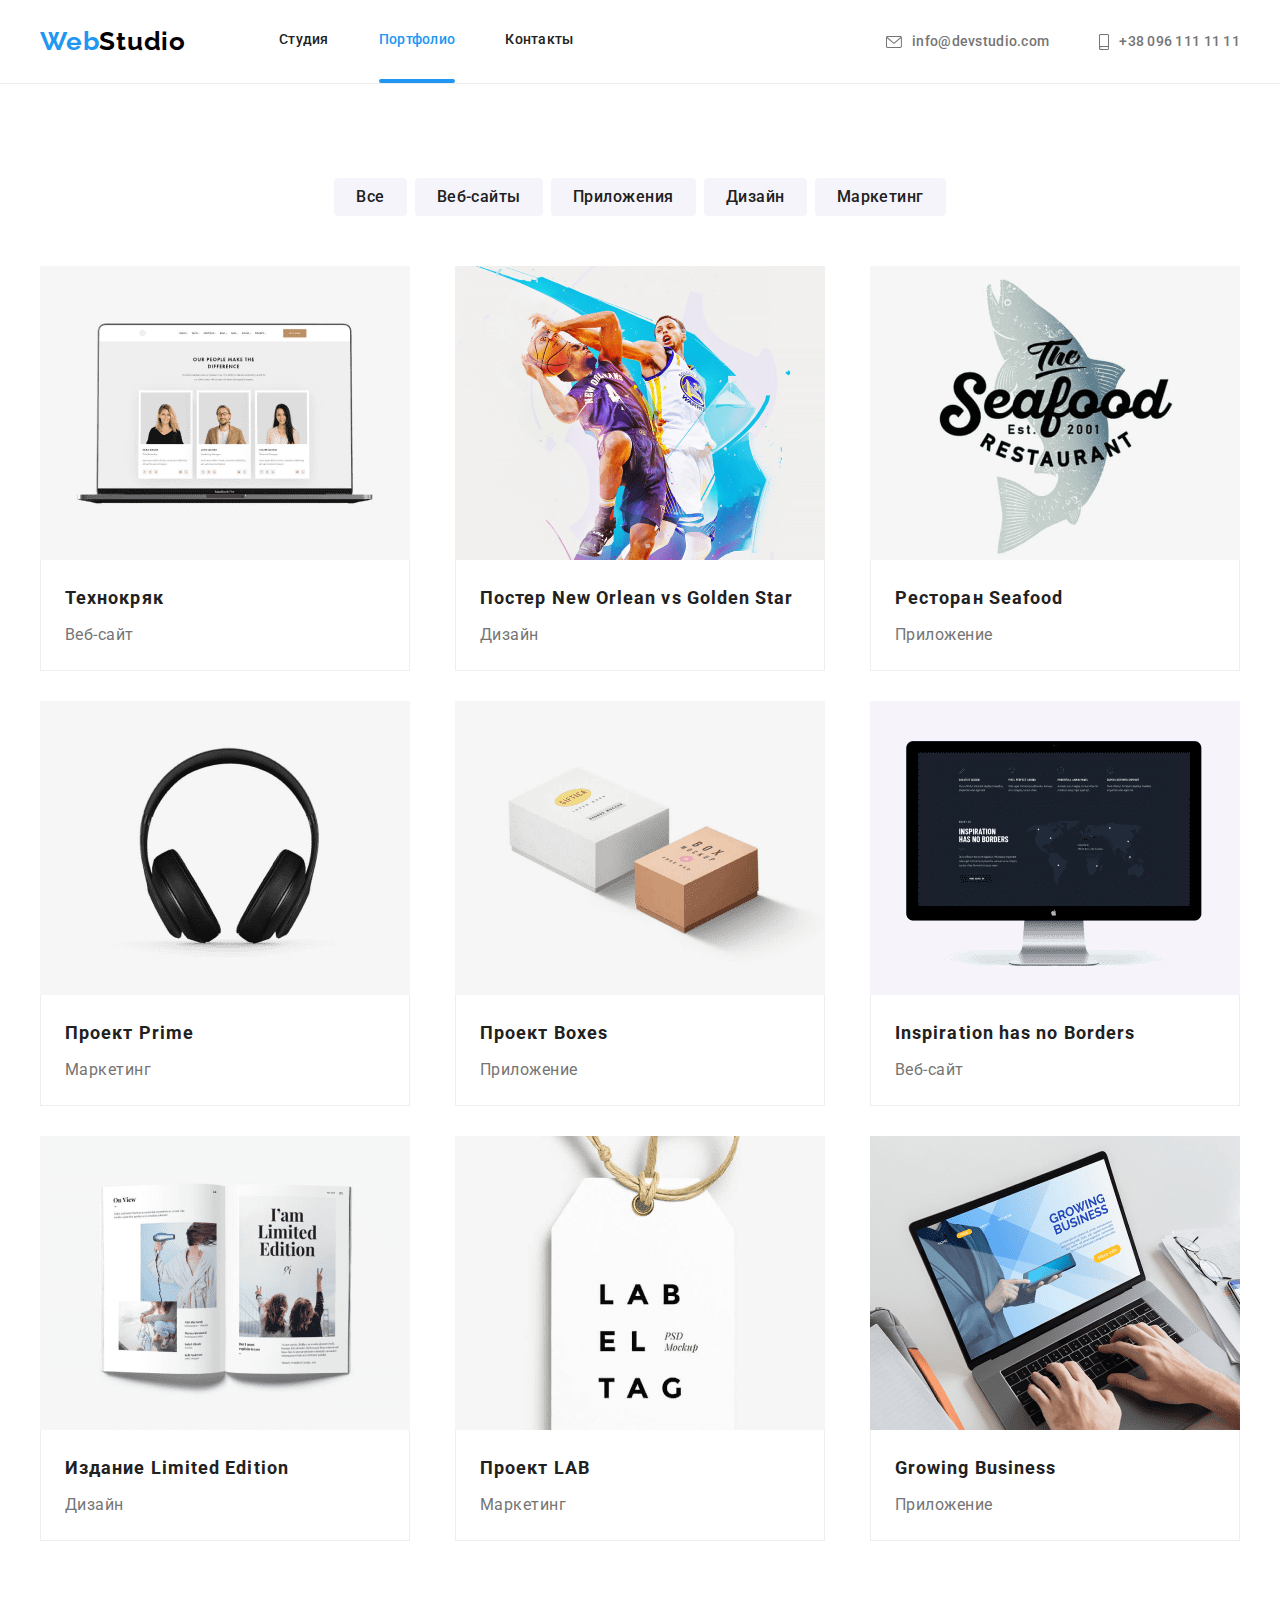
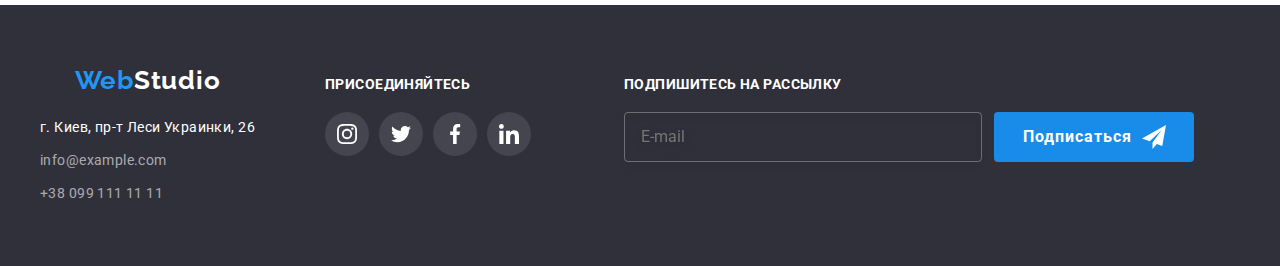
==== commit de30ae09: "version 0.1" ====
--- a/portfolio.html
+++ b/portfolio.html
@@ -1,333 +1,371 @@
 <!DOCTYPE html>
 <html lang="en">
-  <head>
-    <meta charset="UTF-8" />
-    <meta http-equiv="X-UA-Compatible" content="IE=edge" />
-    <meta name="viewport" content="width=device-width, initial-scale=1.0" />
-    <title>WebStudio</title>
-    <link rel="preconnect" href="https://fonts.googleapis.com" />
-    <link rel="preconnect" href="https://fonts.gstatic.com" crossorigin />
-    <link
-      href="https://fonts.googleapis.com/css2?family=Raleway:ital,wght@0,700;1,700&family=Roboto:wght@400;500;700;900&display=swap"
-      rel="stylesheet"
-    />
-    <link rel="stylesheet" href="./css/modern-normalize.css" />
-    <link rel="stylesheet" href="./css/main.min.css" />
-  </head>
-  <body>
-    <!--заголовок-->
-    <header class="main-header">
-      <div class="main-header__container container">
-        <nav class="navigation">
-          <a href="index.html" class="logo logo__top link"
-            >Web<span class="logo__half-top">Studio</span></a
-          >
-          <ul class="navigation-pages navigation__top list">
-            <li class="navigation-pages__item">
-              <a href="index.html" class="navigation-pages__link link">Студия</a>
-            </li>
-            <li class="navigation-pages__item">
-              <a href="portfolio.html" class="navigation-pages__link link navigation-pages__current"
-                >Портфолио</a
-              >
-            </li>
-            <li class="navigation-pages__item">
-              <a href="#3" class="navigation-pages__link link">Контакты</a>
-            </li>
-          </ul>
-        </nav>
-        <ul class="contacts list">
-          <li class="contacts__item">
-            <a href="mailto:info@devstudio.com" class="contacts__link mail link"
-              ><svg class="contacts__icon" width="16px" height="12px">
-                <use href="./images/icons.svg#icon-envelope"></use>
-              </svg>
-              info@devstudio.com</a
-            >
-          </li>
-          <li class="contacts__item">
-            <a href="tel:+380961111111" class="contacts__link tel link"
-              ><svg class="contacts__icon" width="10px" height="16px">
-                <use href="./images/icons.svg#icon-smartphone"></use></svg
-              >+38 096 111 11 11</a
-            >
+
+<head>
+  <meta charset="UTF-8" />
+  <meta http-equiv="X-UA-Compatible" content="IE=edge" />
+  <meta name="viewport" content="width=device-width, initial-scale=1.0" />
+  <title>WebStudio</title>
+  <link rel="preconnect" href="https://fonts.googleapis.com" />
+  <link rel="preconnect" href="https://fonts.gstatic.com" crossorigin />
+  <link
+    href="https://fonts.googleapis.com/css2?family=Raleway:ital,wght@0,700;1,700&family=Roboto:wght@400;500;700;900&display=swap"
+    rel="stylesheet" />
+  <link rel="stylesheet" href="./css/modern-normalize.css" />
+  <link rel="stylesheet" href="./css/main.min.css" />
+</head>
+
+<body>
+  <!--заголовок-->
+  <header class="main-header">
+    <div class="main-header__container container">
+      <nav class="navigation">
+        <a href="index.html" class="logo logo__top link">Web<span class="logo__half-top">Studio</span></a>
+        <ul class="navigation-pages navigation__top list">
+          <li class="navigation-pages__item">
+            <a href="index.html" class="navigation-pages__link link">Студия</a>
+          </li>
+          <li class="navigation-pages__item">
+            <a href="portfolio.html" class="navigation-pages__link link navigation-pages__current">Портфолио</a>
+          </li>
+          <li class="navigation-pages__item">
+            <a href="#3" class="navigation-pages__link link">Контакты</a>
           </li>
         </ul>
-        <button class="mobile-menu-btn__open" type="button" data-menu-open>
-          <svg class="mobile-menu-btn__icon" width="40" height="40">
-            <use href="./images/icons.svg#icon-burger"></use>
+      </nav>
+      <ul class="contacts list">
+        <li class="contacts__item">
+          <a href="mailto:info@devstudio.com" class="contacts__link mail link"><svg class="contacts__icon" width="16px"
+              height="12px">
+              <use href="./images/icons.svg#icon-envelope"></use>
+            </svg>
+            info@devstudio.com</a>
+        </li>
+        <li class="contacts__item">
+          <a href="tel:+380961111111" class="contacts__link tel link"><svg class="contacts__icon" width="10px"
+              height="16px">
+              <use href="./images/icons.svg#icon-smartphone"></use>
+            </svg>+38 096 111 11 11</a>
+        </li>
+      </ul>
+      <button class="mobile-menu-btn__open" type="button" data-menu-open>
+        <svg class="mobile-menu-btn__icon" width="40" height="40">
+          <use href="./images/icons.svg#icon-burger"></use>
+        </svg>
+      </button>
+    </div>
+    <div class="mobile-menu" data-menu>
+      <div class="container mobile-menu__container">
+        <button type="button" class="mobile-menu__close-btn" data-menu-close>
+          <svg class="mobile-menu__close-icon" width="40" height="40">
+            <use href="./images/icons.svg#icon-close-black"></use>
           </svg>
         </button>
-      </div>
-      <div class="mobile-menu" data-menu>
-        <div class="container mobile-menu__container">
-          <button type="button" class="mobile-menu__close-btn" data-menu-close>
-            <svg class="mobile-menu__close-icon" width="40" height="40">
-              <use href="./images/icons.svg#icon-close-black"></use>
-            </svg>
-          </button>
-          <div class="mobile-menu_wrap">
-            <ul class="mobile-menu__navigation list">
-              <li class="mobile-menu__navigation-item">
-                <a class="mobile-menu__navigation-link link" href="./index.html">Студия</a>
-              </li>
-              <li class="mobile-menu__navigation-item">
-                <a class="mobile-menu__navigation-link link current" href="./portfolio.html">Портфолио</a>
-              </li>
-              <li class="mobile-menu__navigation-item">
-                <a class="mobile-menu__navigation-link link" href="">Контакты</a>
+        <div class="mobile-menu_wrap">
+          <ul class="mobile-menu__navigation list">
+            <li class="mobile-menu__navigation-item">
+              <a class="mobile-menu__navigation-link link" href="./index.html">Студия</a>
+            </li>
+            <li class="mobile-menu__navigation-item">
+              <a class="mobile-menu__navigation-link link current" href="./portfolio.html">Портфолио</a>
+            </li>
+            <li class="mobile-menu__navigation-item">
+              <a class="mobile-menu__navigation-link link" href="">Контакты</a>
+            </li>
+          </ul>
+          <div class="mobile-menu__bot-wrap">
+            <ul class="mobile-menu__contact-list list">
+              <li class="mobile-menu__contact-item">
+                <a class="mobile-menu__contact-link-tel link" href="tel:+380961111111">+38 096 111 11 11</a>
+              </li>
+              <li class="mobile-menu__contact-item">
+                <a class="mobile-menu__contact-link-mail link" href="mailto:info@devstudio.com">info@devstudio.com</a>
               </li>
             </ul>
-            <div class="mobile-menu__bot-wrap">
-              <ul class="mobile-menu__contact-list list">
-                <li class="mobile-menu__contact-item">
-                  <a class="mobile-menu__contact-link-tel link" href="tel:+380961111111"
-                    >+38 096 111 11 11</a
-                  >
-                </li>
-                <li class="mobile-menu__contact-item">
-                  <a class="mobile-menu__contact-link-mail link" href="mailto:info@devstudio.com"
-                    >info@devstudio.com</a
-                  >
-                </li>
-              </ul>
-              <ul class="mobile-menu__socials list">
-                <li class="mobile-menu__socials-item">
-                  <a class="mobile-menu__socials-link link" href="">Instagram</a>
-                </li>
-                <li class="mobile-menu__socials-item">
-                  <a class="mobile-menu__socials-link link" href="">Twitter</a>
-                </li>
-                <li class="mobile-menu__socials-item">
-                  <a class="mobile-menu__socials-link link" href="">Facebook</a>
-                </li>
-                <li class="mobile-menu__socials-item">
-                  <a class="mobile-menu__socials-link link" href="">LinkedIn</a>
-                </li>
-              </ul>
-            </div>
+            <ul class="mobile-menu__socials list">
+              <li class="mobile-menu__socials-item">
+                <a class="mobile-menu__socials-link link" href="">Instagram</a>
+              </li>
+              <li class="mobile-menu__socials-item">
+                <a class="mobile-menu__socials-link link" href="">Twitter</a>
+              </li>
+              <li class="mobile-menu__socials-item">
+                <a class="mobile-menu__socials-link link" href="">Facebook</a>
+              </li>
+              <li class="mobile-menu__socials-item">
+                <a class="mobile-menu__socials-link link" href="">LinkedIn</a>
+              </li>
+            </ul>
           </div>
         </div>
       </div>
-    </header>
-    <!-- основная часть -->
-    <!-- <main> -->
-      <!-- герой -->
-      <!-- <section class="portfolio section">
-        <div class="container">
-          <h1 class="portfolio__header visually-hidden">Portfolio</h1>
-          <!-- фильтр -->
-          <!-- <ul class="portfolio__filter-list list">
-            <li class="portfolio__filter-item">
-              <button class="portfolio__filter-btn" type="button">Все</button>
-            </li>
-            <li class="portfolio__filter-item">
-              <button class="portfolio__filter-btn" type="button">Веб-сайты</button>
-            </li>
-            <li class="portfolio__filter-item">
-              <button class="portfolio__filter-btn" type="button">Приложения</button>
-            </li>
-            <li class="portfolio__filter-item">
-              <button class="portfolio__filter-btn" type="button">Дизайн</button>
-            </li>
-            <li class="portfolio__filter-item">
-              <button class="portfolio__filter-btn" type="button">Маркетинг</button>
-            </li>
-          </ul> --> -->
-          <!-- список проектов -->
-          <!-- <ul class="portfolio__examples-list container list">
-            <li class="portfolio__example">
-              <a class="link portfolio__link" href="">
-                <img
-                  src="./images/portfolio/technocrack.jpg"
-                  alt="Веб-сайт компании Технокряк"
-                  width="370"
-                  height="294"
-                  class="portfolio__img"
-                />
-                <div class="portfolio__example-overlay-wrap">
-                  <div class="portfolio__example-overlay is-hidden">
-                    <p class="portfolio__example-overlay-text">
-                      Ресурс предлагает комплексные предложения с разным уровнем функционала и
-                      сервисов. Все это позволит посетителю получить исчерпывающие сведения о
-                      компании или частном лице.
-                    </p>
-                  </div>
-                </div>
-                <div class="portfolio__example-text">
-                  <h3 class="portfolio__example-name section-header">Технокряк</h3>
-                  <p class="portfolio__example-description section-description">Веб-сайт</p>
-                </div>
-              </a>
-            </li>
-            <li class="portfolio__example">
-              <a class="link portfolio__link" href="">
-                <img
-                  src="./images/portfolio/new_orlean.jpg"
-                  alt="Изображение постера игры команд New Orlean и Golden Star"
-                  width="370"
-                  height="294"
-                  class="portfolio__img"
-                />
-                <div class="portfolio__example-overlay-wrap">
-                  <div class="portfolio__example-overlay is-hidden">
-                    <p class="portfolio__example-overlay-text"></p>
-                  </div>
-                </div>
-                <div class="portfolio__example-text">
-                  <h3 class="portfolio__example-name section-header">
-                    Постер New Orlean vs Golden Star
-                  </h3>
-                  <p class="portfolio__example-description section-description">Дизайн</p>
-                </div>
-              </a>
-            </li>
-            <li class="portfolio__example">
-              <a class="link portfolio__link" href="">
-                <img
-                  src="./images/portfolio/seafood.jpg"
-                  alt="Иконка приложения ресторана Seafood"
-                  width="370"
-                  height="294"
-                  class="portfolio__img"
-                />
-                <div class="portfolio__example-overlay-wrap">
-                  <div class="portfolio__example-overlay is-hidden">
-                    <p class="portfolio__example-overlay-text"></p>
-                  </div>
-                </div>
-                <div class="portfolio__example-text">
-                  <h3 class="portfolio__example-name section-header">Ресторан Seafood</h3>
-                  <p class="portfolio__example-description section-description">Приложение</p>
-                </div>
-              </a>
-            </li>
-            <li class="portfolio__example">
-              <a class="link portfolio__link" href="">
-                <img
-                  src="./images/portfolio/prime.jpg"
-                  alt="Наушники"
-                  width="370"
-                  height="294"
-                  class="portfolio__img"
-                />
-                <div class="portfolio__example-overlay-wrap">
-                  <div class="portfolio__example-overlay is-hidden">
-                    <p class="portfolio__example-overlay-text"></p>
-                  </div>
-                </div>
-                <div class="portfolio__example-text">
-                  <h3 class="portfolio__example-name section-header">Проект Prime</h3>
-                  <p class="portfolio__example-description section-description">Маркетинг</p>
-                </div>
-              </a>
-            </li>
-            <li class="portfolio__example">
-              <a class="link portfolio__link" href="">
-                <img
-                  src="./images/portfolio/boxes.jpg"
-                  alt="2 коробочки"
-                  width="370"
-                  height="294"
-                  class="portfolio__img"
-                />
-                <div class="portfolio__example-overlay-wrap">
-                  <div class="portfolio__example-overlay is-hidden">
-                    <p class="portfolio__example-overlay-text"></p>
-                  </div>
-                </div>
-                <div class="portfolio__example-text">
-                  <h3 class="portfolio__example-name section-header">Проект Boxes</h3>
-                  <p class="portfolio__example-description section-description">Приложение</p>
-                </div>
-              </a>
-            </li>
-            <li class="portfolio__example">
-              <a class="link portfolio__link" href="">
-                <img
-                  src="./images/portfolio/inspiration.jpg"
-                  alt="Веб-сайт компании Inspiration has no Borders"
-                  width="370"
-                  height="294"
-                  class="portfolio__img"
-                />
-                <div class="portfolio__example-overlay-wrap">
-                  <div class="portfolio__example-overlay is-hidden">
-                    <p class="portfolio__example-overlay-text"></p>
-                  </div>
-                </div>
-                <div class="portfolio__example-text">
-                  <h3 class="portfolio__example-name section-header">Inspiration has no Borders</h3>
-                  <p class="portfolio__example-description section-description">Веб-сайт</p>
-                </div>
-              </a>
-            </li>
-            <li class="portfolio__example">
-              <a class="link portfolio__link" href="">
-                <img
-                  src="./images/portfolio/limited_edition.jpg"
-                  alt="Журнал в развернутом виде"
-                  width="370"
-                  height="294"
-                  class="portfolio__img"
-                />
-                <div class="portfolio__example-overlay-wrap">
-                  <div class="portfolio__example-overlay is-hidden">
-                    <p class="portfolio__example-overlay-text"></p>
-                  </div>
-                </div>
-                <div class="portfolio__example-text">
-                  <h3 class="portfolio__example-name section-header">Издание Limited Edition</h3>
-                  <p class="portfolio__example-description section-description">Дизайн</p>
-                </div>
-              </a>
-            </li>
-            <li class="portfolio__example">
-              <a class="link portfolio__link" href="">
-                <img
-                  src="./images/portfolio/lab.jpg"
-                  alt="Стильная этикетка"
-                  width="370"
-                  height="294"
-                  class="portfolio__img"
-                />
-                <div class="portfolio__example-overlay-wrap">
-                  <div class="portfolio__example-overlay is-hidden">
-                    <p class="portfolio__example-overlay-text"></p>
-                  </div>
-                </div>
-                <div class="portfolio__example-text">
-                  <h3 class="portfolio__example-name section-header">Проект LAB</h3>
-                  <p class="portfolio__example-description section-description">Маркетинг</p>
-                </div>
-              </a>
-            </li>
-            <li class="portfolio__example">
-              <a class="link portfolio__link" href="">
-                <img
-                  src="./images/portfolio/growing_business.jpg"
-                  alt="Ноутбук с приложением Growing Business"
-                  width="370"
-                  height="294"
-                  class="portfolio__img"
-                />
-                <div class="portfolio__example-overlay-wrap">
-                  <div class="portfolio__example-overlay is-hidden">
-                    <p class="portfolio__example-overlay-text"></p>
-                  </div>
-                </div>
-                <div class="portfolio__example-text">
-                  <h3 class="portfolio__example-name section-header">Growing Business</h3>
-                  <p class="portfolio__example-description section-description">Приложение</p>
-                </div>
-              </a>
-            </li>
-          </ul>
-        </div>
-      </section>
-    </main> -->
-    <!--подвал-->
-    <!-- <footer class="footer">
+    </div>
+  </header>
+  <!-- основная часть -->
+  <main>
+    <!-- герой -->
+    <section class="portfolio section">
+      <div class="container">
+        <h1 class="portfolio__header visually-hidden">Portfolio</h1>
+        <!-- фильтр -->
+        <ul class="portfolio__filter-list list">
+          <li class="portfolio__filter-item">
+            <button class="portfolio__filter-btn" type="button">Все</button>
+          </li>
+          <li class="portfolio__filter-item">
+            <button class="portfolio__filter-btn" type="button">Веб-сайты</button>
+          </li>
+          <li class="portfolio__filter-item">
+            <button class="portfolio__filter-btn" type="button">Приложения</button>
+          </li>
+          <li class="portfolio__filter-item">
+            <button class="portfolio__filter-btn" type="button">Дизайн</button>
+          </li>
+          <li class="portfolio__filter-item">
+            <button class="portfolio__filter-btn" type="button">Маркетинг</button>
+          </li>
+        </ul>
+        <!-- список проектов -->
+        <ul class="portfolio__examples-list container list">
+          <li class="portfolio__example">
+            <a class="link portfolio__link" href="">
+              <picture>
+                <source
+                  srcset="./images/portfolio/technocrack-desktop.png 1x, ./images/portfolio/technocrack-desktop@2.png@2.jpg 2x"
+                  media="(min-width: 1200px)">
+                <source
+                  srcset="./images/portfolio/technocrack-tablet.png 1x, ./images/portfolio/technocrack-tablet@2.png 2x"
+                  media="(min-width: 768px)">
+                <source
+                  srcset="./images/portfolio/technocrack-mobile.png 1x, ./images/portfolio/technocrack-mobile@2.png 2x"
+                  media="(min-width: 480px)">
+                <img src="./images/portfolio/technocrack-desktop.png" alt="Веб-сайт компании Технокряк" width="370"
+                  height="294" class="portfolio__img" />
+              </picture>
+              <div class="portfolio__example-overlay-wrap">
+                <div class="portfolio__example-overlay is-hidden">
+                  <p class="portfolio__example-overlay-text">
+                    Ресурс предлагает комплексные предложения с разным уровнем функционала и
+                    сервисов. Все это позволит посетителю получить исчерпывающие сведения о
+                    компании или частном лице.
+                  </p>
+                </div>
+              </div>
+              <div class="portfolio__example-text">
+                <h3 class="portfolio__example-name section-header">Технокряк</h3>
+                <p class="portfolio__example-description section-description">Веб-сайт</p>
+              </div>
+            </a>
+          </li>
+          <li class="portfolio__example">
+            <a class="link portfolio__link" href="">
+              <picture>
+                <source
+                  srcset="./images/portfolio/new_orlean-desktop.png 1x, ./images/portfolio/new_orlean-desktop@2.png@2.jpg 2x"
+                  media="(min-width: 1200px)">
+                <source
+                  srcset="./images/portfolio/new_orlean-tablet.png 1x, ./images/portfolio/new_orlean-tablet@2.png 2x"
+                  media="(min-width: 768px)">
+                <source
+                  srcset="./images/portfolio/new_orlean-mobile.png 1x, ./images/portfolio/new_orlean-mobile@2.png 2x"
+                  media="(min-width: 480px)">
+                <img src="./images/portfolio/new_orlean-desktop.png"
+                  alt="Изображение постера игры команд New Orlean и Golden Star" width="370" height="294"
+                  class="portfolio__img" />
+              </picture>
+              <div class="portfolio__example-overlay-wrap">
+                <div class="portfolio__example-overlay is-hidden">
+                  <p class="portfolio__example-overlay-text"></p>
+                </div>
+              </div>
+              <div class="portfolio__example-text">
+                <h3 class="portfolio__example-name section-header">
+                  Постер New Orlean vs Golden Star
+                </h3>
+                <p class="portfolio__example-description section-description">Дизайн</p>
+              </div>
+            </a>
+          </li>
+          <li class="portfolio__example">
+            <a class="link portfolio__link" href="">
+              <picture>
+                <source
+                  srcset="./images/portfolio/seafood-desktop.png 1x, ./images/portfolio/seafood-desktop@2.png@2.jpg 2x"
+                  media="(min-width: 1200px)">
+                <source srcset="./images/portfolio/seafood-tablet.png 1x, ./images/portfolio/seafood-tablet@2.png 2x"
+                  media="(min-width: 768px)">
+                <source srcset="./images/portfolio/seafood-mobile.png 1x, ./images/portfolio/seafood-mobile@2.png 2x"
+                  media="(min-width: 480px)">
+                <img src="./images/portfolio/seafood-desktop.png" alt="Иконка приложения ресторана Seafood" width="370"
+                  height="294" class="portfolio__img" />
+              </picture>
+
+              <div class="portfolio__example-overlay-wrap">
+                <div class="portfolio__example-overlay is-hidden">
+                  <p class="portfolio__example-overlay-text"></p>
+                </div>
+              </div>
+              <div class="portfolio__example-text">
+                <h3 class="portfolio__example-name section-header">Ресторан Seafood</h3>
+                <p class="portfolio__example-description section-description">Приложение</p>
+              </div>
+            </a>
+          </li>
+          <li class="portfolio__example">
+            <a class="link portfolio__link" href="">
+              <picture>
+                <source
+                  srcset="./images/portfolio/prime-desktop.png 1x, ./images/portfolio/prime-desktop@2.png@2.jpg 2x"
+                  media="(min-width: 1200px)">
+                <source srcset="./images/portfolio/prime-tablet.png 1x, ./images/portfolio/prime-tablet@2.png 2x"
+                  media="(min-width: 768px)">
+                <source srcset="./images/portfolio/prime-mobile.png 1x, ./images/portfolio/prime-mobile@2.png 2x"
+                  media="(min-width: 480px)">
+                <img src="./images/portfolio/prime-desktop.png" alt="Наушники" width="370" height="294"
+                  class="portfolio__img" />
+              </picture>
+              <div class="portfolio__example-overlay-wrap">
+                <div class="portfolio__example-overlay is-hidden">
+                  <p class="portfolio__example-overlay-text"></p>
+                </div>
+              </div>
+              <div class="portfolio__example-text">
+                <h3 class="portfolio__example-name section-header">Проект Prime</h3>
+                <p class="portfolio__example-description section-description">Маркетинг</p>
+              </div>
+            </a>
+          </li>
+          <li class="portfolio__example">
+            <a class="link portfolio__link" href="">
+              <picture>
+                <source
+                  srcset="./images/portfolio/boxes-desktop.png 1x, ./images/portfolio/boxes-desktop@2.png@2.jpg 2x"
+                  media="(min-width: 1200px)">
+                <source srcset="./images/portfolio/boxes-tablet.png 1x, ./images/portfolio/boxes-tablet@2.png 2x"
+                  media="(min-width: 768px)">
+                <source srcset="./images/portfolio/boxes-mobile.png 1x, ./images/portfolio/boxes-mobile@2.png 2x"
+                  media="(min-width: 480px)">
+                <img src="./images/portfolio/boxes-desktop.png" alt="2 коробочки" width="370" height="294"
+                  class="portfolio__img" />
+              </picture>
+              <div class="portfolio__example-overlay-wrap">
+                <div class="portfolio__example-overlay is-hidden">
+                  <p class="portfolio__example-overlay-text"></p>
+                </div>
+              </div>
+              <div class="portfolio__example-text">
+                <h3 class="portfolio__example-name section-header">Проект Boxes</h3>
+                <p class="portfolio__example-description section-description">Приложение</p>
+              </div>
+            </a>
+          </li>
+          <li class="portfolio__example">
+            <a class="link portfolio__link" href="">
+              <picture>
+                <source
+                  srcset="./images/portfolio/inspiration-desktop.png 1x, ./images/portfolio/inspiration-desktop@2.png@2.jpg 2x"
+                  media="(min-width: 1200px)">
+                <source
+                  srcset="./images/portfolio/inspiration-tablet.png 1x, ./images/portfolio/inspiration-tablet@2.png 2x"
+                  media="(min-width: 768px)">
+                <source
+                  srcset="./images/portfolio/inspiration-mobile.png 1x, ./images/portfolio/inspiration-mobile@2.png 2x"
+                  media="(min-width: 480px)">
+                <img src="./images/portfolio/inspiration-desktop.png" alt="Веб-сайт компании Inspiration has no Borders"
+                  width="370" height="294" class="portfolio__img" />
+              </picture>
+              <div class="portfolio__example-overlay-wrap">
+                <div class="portfolio__example-overlay is-hidden">
+                  <p class="portfolio__example-overlay-text"></p>
+                </div>
+              </div>
+              <div class="portfolio__example-text">
+                <h3 class="portfolio__example-name section-header">Inspiration has no Borders</h3>
+                <p class="portfolio__example-description section-description">Веб-сайт</p>
+              </div>
+            </a>
+          </li>
+          <li class="portfolio__example">
+            <a class="link portfolio__link" href="">
+              <picture>
+                <source
+                  srcset="./images/portfolio/limited_edition-desktop.png 1x, ./images/portfolio/limited_edition-desktop@2.png@2.jpg 2x"
+                  media="(min-width: 1200px)">
+                <source
+                  srcset="./images/portfolio/limited_edition-tablet.png 1x, ./images/portfolio/limited_edition-tablet@2.png 2x"
+                  media="(min-width: 768px)">
+                <source
+                  srcset="./images/portfolio/limited_edition-mobile.png 1x, ./images/portfolio/limited_edition-mobile@2.png 2x"
+                  media="(min-width: 480px)">
+                <img src="./images/portfolio/limited_edition-desktop.png" alt="Журнал в развернутом виде" width="370"
+                  height="294" class="portfolio__img" />
+              </picture>
+              <div class="portfolio__example-overlay-wrap">
+                <div class="portfolio__example-overlay is-hidden">
+                  <p class="portfolio__example-overlay-text"></p>
+                </div>
+              </div>
+              <div class="portfolio__example-text">
+                <h3 class="portfolio__example-name section-header">Издание Limited Edition</h3>
+                <p class="portfolio__example-description section-description">Дизайн</p>
+              </div>
+            </a>
+          </li>
+          <li class="portfolio__example">
+            <a class="link portfolio__link" href="">
+              <picture>
+                <source srcset="./images/portfolio/lab-desktop.png 1x, ./images/portfolio/lab-desktop@2.png@2.jpg 2x"
+                  media="(min-width: 1200px)">
+                <source srcset="./images/portfolio/lab-tablet.png 1x, ./images/portfolio/lab-tablet@2.png 2x"
+                  media="(min-width: 768px)">
+                <source srcset="./images/portfolio/lab-mobile.png 1x, ./images/portfolio/lab-mobile@2.png 2x"
+                  media="(min-width: 480px)">
+                <img src="./images/portfolio/lab-desktop.png" alt="Стильная этикетка" width="370" height="294"
+                  class="portfolio__img" />
+              </picture>
+              <div class="portfolio__example-overlay-wrap">
+                <div class="portfolio__example-overlay is-hidden">
+                  <p class="portfolio__example-overlay-text"></p>
+                </div>
+              </div>
+              <div class="portfolio__example-text">
+                <h3 class="portfolio__example-name section-header">Проект LAB</h3>
+                <p class="portfolio__example-description section-description">Маркетинг</p>
+              </div>
+            </a>
+          </li>
+          <li class="portfolio__example">
+            <a class="link portfolio__link" href="">
+              <picture>
+                <source
+                  srcset="./images/portfolio/growing_business-desktop.png 1x, ./images/portfolio/growing_business-desktop@2.png@2.jpg 2x"
+                  media="(min-width: 1200px)">
+                <source
+                  srcset="./images/portfolio/growing_business-tablet.png 1x, ./images/portfolio/growing_business-tablet@2.png 2x"
+                  media="(min-width: 768px)">
+                <source
+                  srcset="./images/portfolio/growing_business-mobile.png 1x, ./images/portfolio/growing_business-mobile@2.png 2x"
+                  media="(min-width: 480px)">
+                <img src="./images/portfolio/growing_business-desktop.png" alt="Ноутбук с приложением Growing Business"
+                  width="370" height="294" class="portfolio__img" />
+              </picture>
+              <div class="portfolio__example-overlay-wrap">
+                <div class="portfolio__example-overlay is-hidden">
+                  <p class="portfolio__example-overlay-text"></p>
+                </div>
+              </div>
+              <div class="portfolio__example-text">
+                <h3 class="portfolio__example-name section-header">Growing Business</h3>
+                <p class="portfolio__example-description section-description">Приложение</p>
+              </div>
+            </a>
+          </li>
+        </ul>
+      </div>
+    </section>
+  </main>
+  <!--подвал-->
+  <footer class="footer">
       <div class="container footer__container">
         <div class="footer__contacts">
           <a href="index.html" class="logo link logo__bot"
@@ -408,7 +446,8 @@
           </form>
         </div>
       </div>
-    </footer> -->
-    <script src="./js/mobile-menu.js"></script>
-  </body>
-</html>
+    </footer>
+  <script src="./js/mobile-menu.js"></script>
+</body>
+
+</html>--- a/css/main.min.css
+++ b/css/main.min.css
@@ -1 +1 @@
-:root{--main-color: #2196F3;--secondary-color: #000;--third-color: #757575;--main-font: "roboto", sans-serif;--secondary-font: "Raleway", sans-serif}.visually-hidden{position:absolute;width:1px;height:1px;margin:-1px;border:0;padding:0;white-space:nowrap;clip-path:inset(100%);clip:rect(0 0 0 0);overflow:hidden}body{font-family:var(--main-font);color:#212121}h1,h2,h3,h4,h5,h6,p{margin-top:0;margin-bottom:0}ul,ol{margin-top:0;margin-bottom:0;padding-left:0}img{display:block}.link{text-decoration:none}.list{list-style:none}.address{font-style:normal}@media screen and (max-width: 767px){.mobile-menu-btn__open{border:0px;background-color:rgba(0,0,0,0)}.mobile-menu-btn__open:hover,.mobile-menu-btn__open:focus{fill:#2196f3}}@media screen and (min-width: 768px){.mobile-menu-btn__open{display:none}}@media screen and (max-width: 767px){.mobile-menu{position:fixed;left:0;top:0;width:100%;height:100%;background-color:#fff;opacity:0;visibility:hidden;pointer-events:none;transition:opacity 250ms cubic-bezier(0.4, 0, 0.2, 1),visibility 250ms cubic-bezier(0.4, 0, 0.2, 1)}.mobile-menu.is-open{opacity:1;visibility:visible;pointer-events:auto}.mobile-menu__container{position:relative;padding-top:48px;padding-bottom:48px;padding-left:40px;height:100%}.mobile-menu__close-btn{position:absolute;top:10px;right:15px;background-color:rgba(0,0,0,0);border:none;padding:0;line-height:0}.mobile-menu__navigation-link{font-weight:500;font-size:40px;line-height:1.15;text-align:center;letter-spacing:.02em;color:#212121}.current{color:var(--main-color)}.mobile-menu__navigation-item:not(:last-child){margin-bottom:32px}.mobile-menu_wrap{height:100%;display:flex;flex-direction:column;justify-content:space-between}.mobile-menu__contact-list{margin-bottom:64px}.mobile-menu__contact-link-tel{font-weight:500;font-size:34px;line-height:1.17;letter-spacing:.02em;color:#2196f3}.mobile-menu__contact-link-mail{font-weight:500;font-size:24px;line-height:1.16;letter-spacing:.02em;color:#757575}.mobile-menu__contact-item:not(:first-child){margin-top:32px}.mobile-menu__socials{display:flex;flex-direction:row}.mobile-menu__socials-item:not(:last-child){margin-right:10px}.mobile-menu__socials-item:not(:last-child)::after{content:"";border:1px solid rgba(33,33,33,.2);transform:rotate(90deg)}.mobile-menu__socials-link{font-weight:500;font-size:18px;line-height:1.22;letter-spacing:.02em;color:#2196f3;padding-right:10px}}@media screen and (min-width: 768px){.mobile-menu{display:none}}.container{width:100%;padding-left:15px;padding-right:15px}@media screen and (min-width: 480px){.container{width:450px;margin:0 auto}}@media screen and (min-width: 768px){.container{width:738px}}@media screen and (min-width: 1200px){.container{width:1200px}}.section-header{letter-spacing:.03em;color:#212121}.section-description{letter-spacing:.03em;color:var(--third-color)}.section-top-header{font-weight:700;font-size:36px;line-height:42px;text-align:center;letter-spacing:.03em;color:#212121}.section{padding-top:94px;padding-bottom:94px}.logo{font-family:var(--secondary-font);font-weight:700;font-size:24px;line-height:1.16;letter-spacing:.03em;color:var(--main-color)}.logo__half-top{color:var(--secondary-color)}@media screen and (max-width: 767px){.logo__top{padding-top:16px;padding-bottom:16px}}@media screen and (min-width: 768px){.logo__top{padding-top:26px;padding-bottom:26px;margin-right:88px}}@media screen and (min-width: 1200px){.logo__top{margin-right:93px}.logo{font-size:26px;line-height:1.2}}.socials{display:flex;justify-content:center}.social__team{margin-top:16px}.socials__item{display:flex}.socials__item:not(:last-child){margin-right:10px}.social__link{display:flex;height:44px;width:44px;border-radius:50%;justify-content:center;align-items:center;transition:background-color 250ms cubic-bezier(0.4, 0, 0.2, 1)}.social__link:hover,.social__link:focus{background-color:var(--main-color)}.social__link-footer{background:rgba(255,255,255,.1)}.social__icon{fill:#afb1b8;transition:fill 250ms cubic-bezier(0.4, 0, 0.2, 1)}.social__link:hover .social__icon,.social__link:focus .social__icon{fill:#fff}.social__icon-bot{fill:#fff}.modal{position:absolute;top:50%;left:50%;transform:translate(-50%, -50%);width:528px;min-height:580px;background:#fff;box-shadow:0px 1px 3px rgba(0,0,0,.12),0px 1px 1px rgba(0,0,0,.14),0px 2px 1px rgba(0,0,0,.2);border-radius:4px}.modal__close-btn{position:absolute;top:8px;right:8px;display:flex;align-items:center;justify-content:center;width:30px;height:30px;background:#fff;border:1px solid rgba(0,0,0,.1);border-radius:50%;cursor:pointer;padding:0;transition:fill 250ms cubic-bezier(0.4, 0, 0.2, 1)}.modal__close-btn:hover,.modal__close-btn:focus{fill:#2196f3}.modal__form-wrap{display:flex;flex-direction:column;padding:40px}.modal__form-toaction{font-weight:700;font-size:20px;line-height:1.15;text-align:center;letter-spacing:.03em;color:#212121;margin-bottom:12px}.modal__form-input{font-size:12px;line-height:14px;letter-spacing:.01em;color:#757575;display:block}.modal__input-wrap{position:relative;margin-bottom:10px}.modal__form-icon{position:absolute;top:50%;left:12px;transform:translateY(-50%);fill:#212121;transition:fill 250ms cubic-bezier(0.4, 0, 0.2, 1)}.modal__form-field:focus+.modal__form-icon{fill:#2196f3}.modal__form-field{width:100%;margin-top:4px;border:1px solid rgba(33,33,33,.2);border-radius:4px;height:40px;padding-left:42px;outline:none;transition:border 250ms cubic-bezier(0.4, 0, 0.2, 1)}.modal__form-field:focus{border:1px solid #2196f3}.modal__form-comment{width:100%;margin-top:4px;margin-bottom:20px;height:120px;resize:none;border:1px solid rgba(33,33,33,.2);border-radius:4px;padding:12px 16px;font-size:14px;line-height:1.15;letter-spacing:.01em;outline:none;transition:border 250ms cubic-bezier(0.4, 0, 0.2, 1)}.modal__form-comment:focus{border:1px solid #2196f3}.modal__form-checkbox-wrap{position:relative;margin-left:13px}.modal__aggreement-label{display:flex;align-items:center;font-size:14px;line-height:171%;letter-spacing:.03em;color:#757575;margin-left:25px}.modal__aggreement-label::before{left:0;position:absolute;display:block;cursor:pointer;width:16px;height:16px;content:"";background-image:url(../images/box.svg);transition:outline 250ms cubic-bezier(0.4, 0, 0.2, 1),background-image 250ms cubic-bezier(0.4, 0, 0.2, 1)}.modal__form-checkbox:checked+.modal__aggreement-label::before{background-image:url(../images/check.svg)}.modal__form-checkbox:hover+.modal__aggreement-label::before,.modal__form-checkbox:focus+.modal__aggreement-label::before{outline:2px solid #2196f3}.modal__aggreement-link{font-size:14px;line-height:1.71;letter-spacing:.03em;text-decoration-line:underline;color:#2196f3}.modal__submit-btn{display:block;margin-left:auto;margin-right:auto;margin-top:30px;padding:10px 55px;background:#188ce8;border-radius:4px;border:0px;cursor:pointer;font-weight:700;font-size:16px;line-height:188%;display:flex;align-items:center;text-align:center;letter-spacing:.06em;color:#fff;box-shadow:0px 4px 4px rgba(0,0,0,.15);transition:background 250ms cubic-bezier(0.4, 0, 0.2, 1)}.modal__submit-btn:hover,.modal__submit-btn:focus{background:#2196f3}.backdrop{position:fixed;top:0;left:0;bottom:0;right:0;background:rgba(0,0,0,.2);transition:opacity 250ms cubic-bezier(0.4, 0, 0.2, 1),visibility 250ms cubic-bezier(0.4, 0, 0.2, 1)}.backdrop.is-hidden{opacity:0;visibility:hidden;pointer-events:none}.navigation{display:flex}@media screen and (max-width: 767px){.navigation-pages{display:none}}@media screen and (min-width: 768px){.navigation-pages{display:flex}.navigation-pages__item{display:flex}.navigation-pages__item:not(:last-child){margin-right:50px}.navigation-pages__link{position:relative;font-weight:500;font-size:14px;line-height:1.14;letter-spacing:.02em;color:#212121;padding-top:32px;padding-bottom:32px;align-items:center;transition:color 250ms cubic-bezier(0.4, 0, 0.2, 1)}.navigation-pages__link:hover,.navigation-pages__link:focus{color:var(--main-color)}.navigation-pages__current{color:var(--main-color)}.navigation-pages__current::after{position:absolute;left:0;bottom:0;display:inline-block;content:"";height:4px;border-radius:2px;width:100%;background-color:var(--main-color)}}@media screen and (max-width: 767px){.contacts{display:none}}@media screen and (min-width: 768px){.contacts{display:block}.contacts__link{display:flex;font-weight:500;line-height:1.14;letter-spacing:.02em;color:var(--third-color);align-items:center;transition:color 250ms cubic-bezier(0.4, 0, 0.2, 1)}.contacts__link:hover,.contacts__link:focus{color:var(--main-color)}.contacts__icon{fill:var(--third-color);transition:fill 250ms cubic-bezier(0.4, 0, 0.2, 1)}.contacts__link:hover .contacts__icon,.contacts__link:focus .contacts__icon{fill:var(--main-color)}}@media screen and (min-width: 768px)and (max-width: 1199px){.contacts__item:not(:first-child){margin-top:10px}.contacts__link{font-size:12px}.contacts__icon{margin-right:8px}.contacts__icon-1{width:14px;height:10px}.contacts__icon-2{width:10px;height:14px}}@media screen and (min-width: 1200px){.contacts{display:flex}.contacts__item:not(:first-child){margin-left:50px}.contacts__link{font-size:14px}.contacts__icon{margin-right:10px}}.main-header{background-color:#fff;border-bottom:1px solid #ececec;margin-top:0;margin-bottom:0}.main-header__container{display:flex;justify-content:space-between;align-items:center}.hero{background:#2f303a;padding-top:200px;padding-bottom:200px;background-color:#c4c4c4;background-image:linear-gradient(rgba(47, 48, 58, 0.4), rgba(47, 48, 58, 0.4)),url(../images/hero/hero-background.png);background-repeat:no-repeat;background-size:1600px;background-position:center;width:1600px;margin-left:auto;margin-right:auto;justify-content:center}.hero__header{font-weight:900;font-size:44px;line-height:1.36;text-align:center;letter-spacing:.06em;text-transform:uppercase;color:#fff;width:696px;margin-left:auto;margin-right:auto}.hero__btn{font-weight:700;font-size:16px;line-height:30px;display:flex;text-align:center;letter-spacing:.06em;color:#fff;width:200px;height:50px;background:var(--main-color);border-radius:4px;cursor:pointer;margin-left:auto;margin-right:auto;margin-top:30px;justify-content:center;align-items:center;transition:background 250ms cubic-bezier(0.4, 0, 0.2, 1),box-shadow 250ms cubic-bezier(0.4, 0, 0.2, 1)}.hero__btn:hover,.hero__btn:focus{background:#188ce8;box-shadow:0px 4px 4px rgba(0,0,0,.15)}.advantages__list{display:flex;justify-content:space-between}.advantages__item{width:270px}.advantages__header{font-weight:700;text-transform:uppercase;font-size:14px;line-height:1.14;width:270px;margin-bottom:10px}.advantages__text{font-size:14px;line-height:1.71}.advantages__icons-wrap{height:120px;align-items:center;background:#f5f4fa;border-radius:4px;display:flex;justify-content:center;margin-bottom:30px}.examples{padding-bottom:94px}.examples__list{display:flex;justify-content:space-between;margin-top:50px}.examples__item{position:relative}.examples__text-wrap{position:absolute;bottom:0;display:flex;justify-content:center;align-items:center;width:370px;height:70px;background:rgba(47,48,58,.8)}.examples__text{display:block;font-weight:700;font-size:14px;line-height:16px;text-align:center;letter-spacing:.03em;text-transform:uppercase;color:#fff}.team{background:#f5f4fa}.team__list{display:flex;justify-content:space-between;margin-top:50px}.team__unit{background-color:#fff;box-shadow:0px 1px 3px rgba(0,0,0,.12),0px 1px 1px rgba(0,0,0,.14),0px 2px 1px rgba(0,0,0,.2);border-radius:0px 0px 4px 4px}.team__unit-info{padding:30px 10px 30px 10px}.team__unit-name{font-weight:500;font-size:16px;line-height:1.19;text-align:center;margin-bottom:10px}.team__unit-title{font-size:16px;line-height:1.19;text-align:center}.clients__list{margin-top:50px;display:flex;flex-direction:row;justify-content:center}.clients__unit{display:flex}.clients__unit:not(:last-child){margin-right:30px}.clients__link{width:170px;height:92px;border:1px solid #afb1b8;border-radius:4px;display:flex;justify-content:center;align-items:center;transition:border 250ms cubic-bezier(0.4, 0, 0.2, 1)}.clients__link:hover,.clients__link:focus{border:1px solid var(--main-color)}.clients__icon{fill:#afb1b8;transition:fill 250ms cubic-bezier(0.4, 0, 0.2, 1)}.clients__link:hover .clients__icon,.clients__link:focus .clients__icon{fill:var(--main-color)}.portfolio__filter-list{display:flex;justify-content:center;margin-bottom:50px}.portfolio__filter-item:not(:last-child){margin-right:8px}.portfolio__filter-btn{font-weight:500;font-size:16px;line-height:1.62;text-align:center;letter-spacing:.03em;color:#212121;background:#f5f4fa;border-radius:4px;cursor:pointer;padding:6px 22px;border-width:0px;transition:background 250ms cubic-bezier(0.4, 0, 0.2, 1),color 250ms cubic-bezier(0.4, 0, 0.2, 1),box-shadow 250ms cubic-bezier(0.4, 0, 0.2, 1)}.portfolio__filter-btn:hover,.portfolio__filter-btn:focus{background:var(--main-color);color:#fff;box-shadow:0px 3px 1px rgba(0,0,0,.1),0px 1px 2px rgba(0,0,0,.08),0px 2px 2px rgba(0,0,0,.12)}.portfolio__examples-list{display:flex;flex-wrap:wrap;justify-content:space-between}.portfolio__example-name{font-weight:700;font-size:18px;line-height:2;letter-spacing:.06em;margin-bottom:4px}.portfolio__img{display:block}.portfolio__example-description{font-size:16px;line-height:1.87}.portfolio__example-text{padding:20px 24px;border:#eee solid 1px;border-top:none}.portfolio__example:nth-child(-n+6){margin-bottom:30px}.portfolio__link{position:relative;display:block;transition:box-shadow 250ms cubic-bezier(0.4, 0, 0.2, 1)}.portfolio__link:hover,.portfolio__link:focus{box-shadow:0px 1px 1px rgba(0,0,0,.12),0px 4px 4px rgba(0,0,0,.06),1px 4px 6px rgba(0,0,0,.16)}.portfolio__example-overlay-wrap{top:0;width:370px;height:294px;position:absolute;overflow:hidden}.portfolio__example-overlay{top:0;position:absolute;visibility:hidden;display:flex;justify-content:center;align-items:center;padding-left:24px;padding-right:24px;width:100%;height:100%;background:rgba(33,150,243,.9);transform:translate(0, 100%);transition:transform 250ms cubic-bezier(0.4, 0, 0.2, 1),visibility 250ms cubic-bezier(0.4, 0, 0.2, 1)}.portfolio__link:hover .portfolio__example-overlay,.portfolio__link:focus .portfolio__example-overlay{visibility:visible;transform:translate(0, 0)}.portfolio__example-overlay-text{font-weight:400;font-size:18px;line-height:156%;letter-spacing:.03em;color:#fff}.footer{background:#2f303a;padding-top:60px;padding-bottom:60px;display:flex;justify-content:left}.footer__container{display:flex;align-items:baseline}.footer__contacts{margin-right:70px}.contacts-bot__link{font-size:14px;line-height:1.71;letter-spacing:.03em;color:rgba(255,255,255,.6);transition:color 250ms cubic-bezier(0.4, 0, 0.2, 1)}.contacts-bot__link:hover,.contacts-bot__link:focus{color:var(--main-color)}.contacts-bot__item{display:flex;flex-direction:column}.contacts-bot__item:not(:last-child){margin-bottom:9px}.contacts-bot__map{color:#fff}.footer__socials-header{font-weight:700;font-size:14px;line-height:16px;letter-spacing:.03em;text-transform:uppercase;color:#fff;margin-bottom:20px}.footer__subscribe{margin-left:93px}.subscribe{display:flex;align-items:center}.subscribe__input{width:358px;height:50px;border:1px solid rgba(255,255,255,.3);filter:drop-shadow(0px 4px 4px rgba(0, 0, 0, 0.15));border-radius:4px;margin:0;background:rgba(0,0,0,0);padding:15px 16px;color:#fff}.subscribe__btn{display:flex;align-items:center;margin-left:12px;width:200px;height:50px;background:#188ce8;border-radius:4px;border:0px;font-weight:700;font-size:16px;line-height:188%;letter-spacing:.06em;color:#fff;padding-left:29px;cursor:pointer;transition:background 250ms cubic-bezier(0.4, 0, 0.2, 1),box-shadow 250ms cubic-bezier(0.4, 0, 0.2, 1)}.subscribe__btn:hover,.subscribe__btn:focus{background:#2196f3;box-shadow:0px 4px 4px rgba(0,0,0,.15)}.subscribe__icon{fill:#fff;margin-left:10px}/*# sourceMappingURL=main.min.css.map */+:root{--main-color: #2196F3;--secondary-color: #000;--third-color: #757575;--main-font: "roboto", sans-serif;--secondary-font: "Raleway", sans-serif}.visually-hidden{position:absolute;width:1px;height:1px;margin:-1px;border:0;padding:0;white-space:nowrap;clip-path:inset(100%);clip:rect(0 0 0 0);overflow:hidden}body{font-family:var(--main-font);color:#212121}h1,h2,h3,h4,h5,h6,p{margin-top:0;margin-bottom:0}ul,ol{margin-top:0;margin-bottom:0;padding-left:0}img{display:block}.link{text-decoration:none}.list{list-style:none}.address{font-style:normal}@media screen and (max-width: 767px){.mobile-menu-btn__open{border:0px;background-color:rgba(0,0,0,0)}.mobile-menu-btn__icon{transition:fill 250ms cubic-bezier(0.4, 0, 0.2, 1)}.mobile-menu-btn__open:hover .mobile-menu-btn__icon,.mobile-menu-btn__open:focus .mobile-menu-btn__icon{fill:var(--main-color)}}@media screen and (min-width: 768px){.mobile-menu-btn__open{display:none}}@media screen and (max-width: 767px){.mobile-menu{position:fixed;left:0;top:0;width:100%;height:100%;background-color:#fff;opacity:0;visibility:hidden;pointer-events:none;transition:opacity 250ms cubic-bezier(0.4, 0, 0.2, 1),visibility 250ms cubic-bezier(0.4, 0, 0.2, 1)}.mobile-menu.is-open{opacity:1;visibility:visible;pointer-events:auto}.mobile-menu__container{position:relative;padding-top:48px;padding-bottom:48px;padding-left:40px;height:100%}.mobile-menu__close-btn{position:absolute;top:10px;right:15px;background-color:rgba(0,0,0,0);border:none;padding:0;line-height:0}.mobile-menu__close-icon{transition:fill 250ms cubic-bezier(0.4, 0, 0.2, 1)}.mobile-menu__close-btn:hover .mobile-menu__close-icon,.mobile-menu__close-btn:focus .mobile-menu__close-icon{fill:var(--main-color)}.mobile-menu__wrap{height:100%;display:flex;flex-direction:column;justify-content:space-between}.mobile-menu__navigation-link{font-weight:500;font-size:40px;line-height:1.15;text-align:center;letter-spacing:.02em;color:#212121}.current{color:var(--main-color)}.mobile-menu__navigation-item:not(:last-child){margin-bottom:32px}.mobile-menu__contact-list{margin-bottom:64px}.mobile-menu__contact-link-tel{font-weight:500;font-size:34px;line-height:1.17;letter-spacing:.02em;color:#2196f3}.mobile-menu__contact-link-mail{font-weight:500;font-size:24px;line-height:1.16;letter-spacing:.02em;color:#757575}.mobile-menu__contact-item:not(:first-child){margin-top:32px}.mobile-menu__socials{display:flex;flex-direction:row}.mobile-menu__socials-item:not(:last-child){margin-right:10px}.mobile-menu__socials-item:not(:last-child)::after{content:"";border:1px solid rgba(33,33,33,.2);transform:rotate(90deg)}.mobile-menu__socials-link{font-weight:500;font-size:18px;line-height:1.22;letter-spacing:.02em;color:#2196f3;padding-right:10px}}@media screen and (max-width: 479px){.mobile-menu__socials-link{font-size:14px}.mobile-menu__contact-link-tel{font-size:28px}}@media screen and (min-width: 768px){.mobile-menu{display:none}}.container{width:100%;padding-left:15px;padding-right:15px}@media screen and (min-width: 480px){.container{width:450px;margin:0 auto;padding-left:0;padding-right:0}}@media screen and (min-width: 768px){.container{width:738px}}@media screen and (min-width: 1200px){.container{width:1200px}}.section{padding-top:60px;padding-bottom:60px}.section-top-header{font-weight:700;font-size:28px;line-height:1.18;text-align:center;letter-spacing:.03em;color:#212121}@media screen and (min-width: 1200px){.section{padding-top:94px;padding-bottom:94px}.section-top-header{font-size:36px}}.section-header{letter-spacing:.03em;color:#212121}.section-description{letter-spacing:.03em;color:var(--third-color)}.logo{font-family:var(--secondary-font);font-weight:700;font-size:24px;line-height:1.16;letter-spacing:.03em;color:var(--main-color)}.logo__half-top{color:var(--secondary-color)}.logo__bot{display:block;margin-bottom:20px;text-align:center}.logo__half-bot{color:#fff}@media screen and (max-width: 767px){.logo__top{padding-top:16px;padding-bottom:16px}}@media screen and (min-width: 768px){.logo__top{padding-top:26px;padding-bottom:26px;margin-right:88px}}@media screen and (min-width: 1200px){.logo__top{margin-right:93px}.logo{font-size:26px;line-height:1.2}}.socials{display:flex;justify-content:center}.social__team{margin-top:16px}.socials__item{display:flex}.socials__item:not(:last-child){margin-right:10px}.social__link{display:flex;height:44px;width:44px;border-radius:50%;justify-content:center;align-items:center;transition:background-color 250ms cubic-bezier(0.4, 0, 0.2, 1)}.social__link:hover,.social__link:focus{background-color:var(--main-color)}.social__link-footer{background:rgba(255,255,255,.1)}.social__icon{fill:#afb1b8;transition:fill 250ms cubic-bezier(0.4, 0, 0.2, 1)}.social__link:hover .social__icon,.social__link:focus .social__icon{fill:#fff}.social__icon-bot{fill:#fff}.modal{position:absolute;top:50%;left:50%;transform:translate(-50%, -50%);width:100%;max-width:450px;min-height:580px;background:#fff;box-shadow:0px 1px 3px rgba(0,0,0,.12),0px 1px 1px rgba(0,0,0,.14),0px 2px 1px rgba(0,0,0,.2);border-radius:4px}.modal__close-btn{position:absolute;top:8px;right:8px;display:flex;align-items:center;justify-content:center;width:30px;height:30px;background:#fff;border:1px solid rgba(0,0,0,.1);border-radius:50%;cursor:pointer;padding:0;transition:fill 250ms cubic-bezier(0.4, 0, 0.2, 1)}.modal__close-btn:hover,.modal__close-btn:focus{fill:#2196f3}.modal__form-wrap{display:flex;flex-direction:column;padding:40px}.modal__form-toaction{font-weight:700;font-size:20px;line-height:1.15;text-align:center;letter-spacing:.03em;color:#212121;margin-bottom:12px}.modal__form-input{font-size:12px;line-height:14px;letter-spacing:.01em;color:#757575;display:block}.modal__input-wrap{position:relative;margin-bottom:10px}.modal__form-icon{position:absolute;top:50%;left:12px;transform:translateY(-50%);fill:#212121;transition:fill 250ms cubic-bezier(0.4, 0, 0.2, 1)}.modal__form-field:focus+.modal__form-icon{fill:#2196f3}.modal__form-field{width:100%;margin-top:4px;border:1px solid rgba(33,33,33,.2);border-radius:4px;height:40px;padding-left:42px;outline:none;transition:border 250ms cubic-bezier(0.4, 0, 0.2, 1)}.modal__form-field:focus{border:1px solid #2196f3}.modal__form-comment{width:100%;margin-top:4px;margin-bottom:20px;height:120px;resize:none;border:1px solid rgba(33,33,33,.2);border-radius:4px;padding:12px 16px;font-size:14px;line-height:1.15;letter-spacing:.01em;outline:none;transition:border 250ms cubic-bezier(0.4, 0, 0.2, 1)}.modal__form-comment:focus{border:1px solid #2196f3}.modal__form-checkbox-wrap{position:relative;margin-left:0}.modal__aggreement-label{display:flex;align-items:center;font-size:12px;line-height:1.16;letter-spacing:.03em;color:#757575;margin-left:23px}.modal__aggreement-label::before{left:0;position:absolute;display:block;cursor:pointer;width:16px;height:16px;content:"";background-image:url(../images/box.svg);transition:outline 250ms cubic-bezier(0.4, 0, 0.2, 1),background-image 250ms cubic-bezier(0.4, 0, 0.2, 1)}.modal__form-checkbox:checked+.modal__aggreement-label::before{background-image:url(../images/check.svg)}.modal__form-checkbox:hover+.modal__aggreement-label::before,.modal__form-checkbox:focus+.modal__aggreement-label::before{outline:2px solid #2196f3}.modal__aggreement-link{font-size:12px;line-height:1.16;letter-spacing:.03em;text-decoration-line:underline;color:#2196f3}.modal__submit-btn{display:block;margin-left:auto;margin-right:auto;margin-top:30px;padding:10px 55px;background:#188ce8;border-radius:4px;border:0px;cursor:pointer;font-weight:700;font-size:16px;line-height:188%;display:flex;align-items:center;text-align:center;letter-spacing:.06em;color:#fff;box-shadow:0px 4px 4px rgba(0,0,0,.15);transition:background 250ms cubic-bezier(0.4, 0, 0.2, 1)}.modal__submit-btn:hover,.modal__submit-btn:focus{background:#2196f3}@media screen and (min-width: 480px)and (max-width: 1199px){.modal{width:450px}}@media screen and (min-width: 1200px){.modal{width:528px}.modal__form-checkbox-wrap{position:relative;margin-left:13px}.modal__aggreement-label{font-size:14px;line-height:171%}.modal__aggreement-link{font-size:14px;line-height:1.71}}.backdrop{position:fixed;top:0;left:0;bottom:0;right:0;background:rgba(0,0,0,.2);transition:opacity 250ms cubic-bezier(0.4, 0, 0.2, 1),visibility 250ms cubic-bezier(0.4, 0, 0.2, 1)}.backdrop.is-hidden{opacity:0;visibility:hidden;pointer-events:none}.navigation{display:flex}@media screen and (max-width: 767px){.navigation-pages{display:none}}@media screen and (min-width: 768px){.navigation-pages{display:flex}.navigation-pages__item{display:flex}.navigation-pages__item:not(:last-child){margin-right:50px}.navigation-pages__link{position:relative;font-weight:500;font-size:14px;line-height:1.14;letter-spacing:.02em;color:#212121;padding-top:32px;padding-bottom:32px;align-items:center;transition:color 250ms cubic-bezier(0.4, 0, 0.2, 1)}.navigation-pages__link:hover,.navigation-pages__link:focus{color:var(--main-color)}.navigation-pages__current{color:var(--main-color)}.navigation-pages__current::after{position:absolute;left:0;bottom:0;display:inline-block;content:"";height:4px;border-radius:2px;width:100%;background-color:var(--main-color)}}@media screen and (max-width: 767px){.contacts{display:none}}@media screen and (min-width: 768px){.contacts{display:block}.contacts__link{display:flex;font-weight:500;line-height:1.14;letter-spacing:.02em;color:var(--third-color);align-items:center;transition:color 250ms cubic-bezier(0.4, 0, 0.2, 1)}.contacts__link:hover,.contacts__link:focus{color:var(--main-color)}.contacts__icon{fill:var(--third-color);transition:fill 250ms cubic-bezier(0.4, 0, 0.2, 1)}.contacts__link:hover .contacts__icon,.contacts__link:focus .contacts__icon{fill:var(--main-color)}}@media screen and (min-width: 768px)and (max-width: 1199px){.contacts__item:not(:first-child){margin-top:10px}.contacts__link{font-size:12px}.contacts__icon{margin-right:8px}.contacts__icon-1{width:14px;height:10px}.contacts__icon-2{width:10px;height:14px}}@media screen and (min-width: 1200px){.contacts{display:flex}.contacts__item:not(:first-child){margin-left:50px}.contacts__link{font-size:14px}.contacts__icon{margin-right:10px}}.main-header{background-color:#fff;border-bottom:1px solid #ececec;margin-top:0;margin-bottom:0}.main-header__container{display:flex;justify-content:space-between;align-items:center}.hero{background:#2f303a;background-color:#c4c4c4;background-image:linear-gradient(rgba(47, 48, 58, 0.4), rgba(47, 48, 58, 0.4)),url(../../images/hero/hero-background-mobile.png);width:100%;background-repeat:no-repeat;background-position:center;justify-content:center;margin-left:auto;margin-right:auto;padding-top:118px;padding-bottom:118px}.hero__header{font-weight:900;font-size:26px;line-height:1.62;text-align:center;letter-spacing:.06em;text-transform:uppercase;color:#fff;margin-left:auto;margin-right:auto}.hero__btn{font-weight:700;font-size:16px;line-height:30px;display:flex;text-align:center;letter-spacing:.06em;color:#fff;width:200px;height:50px;background:var(--main-color);border-radius:4px;cursor:pointer;margin-left:auto;margin-right:auto;margin-top:30px;justify-content:center;align-items:center;transition:background 250ms cubic-bezier(0.4, 0, 0.2, 1),box-shadow 250ms cubic-bezier(0.4, 0, 0.2, 1)}.hero__btn:hover,.hero__btn:focus{background:#188ce8;box-shadow:0px 4px 4px rgba(0,0,0,.15)}@media screen and (max-width: 479px){.hero__header{font-size:20px}}@media screen and (min-width: 480px)and (max-width: 767px)and (min-resolution: 1dppx){.hero{background-image:linear-gradient(rgba(47, 48, 58, 0.4), rgba(47, 48, 58, 0.4)),url(../../images/hero/hero-background-mobile.png);background-size:480px;width:480px}.hero__header{width:360px}}@media screen and (min-width: 480px)and (max-width: 767px)and (min-resolution: 1dppx)and (min-resolution: 2dppx),screen and (min-width: 480px)and (max-width: 767px)and (min-resolution: 1dppx)and (min-device-pixel-ratio: 2),screen and (min-width: 480px)and (max-width: 767px)and (min-resolution: 1dppx)and (min-resolution: 192dpi){.hero{background-image:linear-gradient(rgba(47, 48, 58, 0.4), rgba(47, 48, 58, 0.4)),url(../../images/hero/hero-background-mobile@2.png)}}@media screen and (min-width: 768px)and (max-width: 1199px)and (min-resolution: 1dppx){.hero{background-image:linear-gradient(rgba(47, 48, 58, 0.4), rgba(47, 48, 58, 0.4)),url(../../images/hero/hero-background-tablet.png);background-size:768px;width:768px}.hero__header{width:360px}}@media screen and (min-width: 768px)and (max-width: 1199px)and (min-resolution: 1dppx)and (min-resolution: 2dppx),screen and (min-width: 768px)and (max-width: 1199px)and (min-resolution: 1dppx)and (min-device-pixel-ratio: 2),screen and (min-width: 768px)and (max-width: 1199px)and (min-resolution: 1dppx)and (min-resolution: 192dpi){.hero{background-image:linear-gradient(rgba(47, 48, 58, 0.4), rgba(47, 48, 58, 0.4)),url(../../images/hero/hero-background-tablet@2.png)}}@media screen and (min-width: 1200px)and (min-resolution: 1dppx){.hero{background-image:linear-gradient(rgba(47, 48, 58, 0.4), rgba(47, 48, 58, 0.4)),url(../../images/hero/hero-background-desktop.png);background-size:1600px;width:1600px;padding-top:200px;padding-bottom:200px}.hero__header{width:696px;font-size:44px;line-height:1.36;letter-spacing:.06em}}@media screen and (min-width: 1200px)and (min-resolution: 1dppx)and (min-resolution: 2dppx),screen and (min-width: 1200px)and (min-resolution: 1dppx)and (min-device-pixel-ratio: 2),screen and (min-width: 1200px)and (min-resolution: 1dppx)and (min-resolution: 192dpi){.hero{background-image:linear-gradient(rgba(47, 48, 58, 0.4), rgba(47, 48, 58, 0.4)),url(../../images/hero/hero-background-desktop@2.png)}}.advantages__item{width:100%}.advantages__header{font-weight:700;text-transform:uppercase;font-size:14px;line-height:1.14;width:270px;margin-bottom:10px}.advantages__icons-wrap{height:120px;align-items:center;background:#f5f4fa;border-radius:4px;display:flex;justify-content:center;margin-bottom:30px}.advantages__text{font-size:14px;line-height:1.71}@media screen and (max-width: 767px){.advantages__header{text-align:center;margin-left:auto;margin-right:auto}.advantages__item{margin-bottom:30px}}@media screen and (min-width: 768px)and (max-width: 1199px){.advantages__item{margin-bottom:30px;width:354px}.advantages__list{display:flex;justify-content:space-between;flex-wrap:wrap}}@media screen and (min-width: 1200px){.advantages__list{display:flex;justify-content:space-between}.advantages__item{width:270px}}@media screen and (min-width: 1200px){.examples{padding-bottom:94px}.examples__list{display:flex;justify-content:space-between;margin-top:50px}.examples__item{position:relative}.examples__text-wrap{position:absolute;bottom:0;display:flex;justify-content:center;align-items:center;width:370px;height:70px;background:rgba(47,48,58,.8)}.examples__text{display:block;font-weight:700;font-size:14px;line-height:16px;text-align:center;letter-spacing:.03em;text-transform:uppercase;color:#fff}}@media screen and (max-width: 1199px){.examples{display:none}}.team{background:#f5f4fa;padding-top:60px;padding-bottom:30px}.team__unit-photo{width:100%;height:auto}.team__list{display:flex;justify-content:space-between;margin-top:50px;flex-wrap:wrap}.team__unit{background-color:#fff;box-shadow:0px 1px 3px rgba(0,0,0,.12),0px 1px 1px rgba(0,0,0,.14),0px 2px 1px rgba(0,0,0,.2);border-radius:0px 0px 4px 4px;margin-bottom:30px}.team__unit-info{padding:30px 10px 30px 10px}.team__unit-name{font-weight:500;font-size:16px;line-height:1.19;text-align:center;margin-bottom:10px}.team__unit-title{font-size:16px;line-height:1.19;text-align:center}@media screen and (min-width: 480px)and (max-width: 767px){.team__unit-photo{width:450px;height:460px}}@media screen and (min-width: 768px)and (max-width: 1199px){.team__unit-photo{width:354px;height:374px}}@media screen and (min-width: 1200px){.team__unit-photo{width:270px;height:260px}.section{padding-top:94px;padding-bottom:64px}}.clients{padding-top:60px;padding-bottom:30px}@media screen and (min-width: 1200px){.clients{padding-top:94px;padding-bottom:64px}}.clients__list{margin-top:50px;display:flex;flex-direction:row;flex-wrap:wrap;justify-content:space-between;align-content:space-between}.clients__link{height:92px;border:1px solid #afb1b8;border-radius:4px;display:flex;justify-content:center;align-items:center;transition:border 250ms cubic-bezier(0.4, 0, 0.2, 1)}.clients__link:hover,.clients__link:focus{border:1px solid var(--main-color)}.clients__unit{margin-bottom:30px}@media screen and (max-width: 767px){.clients__link{width:210px}}@media screen and (min-width: 768px)and (max-width: 1199px){.clients__link{width:226px}}@media screen and (min-width: 1200px){.clients__link{width:170px}}.clients__icon{fill:#afb1b8;transition:fill 250ms cubic-bezier(0.4, 0, 0.2, 1)}.clients__link:hover .clients__icon,.clients__link:focus .clients__icon{fill:var(--main-color)}.portfolio__filter-list{display:flex;flex-wrap:wrap;justify-content:center;margin-bottom:50px}.portfolio__filter-item:not(:last-child){margin-right:8px}.portfolio__filter-btn{font-weight:500;font-size:16px;line-height:1.62;text-align:center;letter-spacing:.03em;color:#212121;background:#f5f4fa;border-radius:4px;cursor:pointer;padding:6px 22px;border-width:0px;transition:background 250ms cubic-bezier(0.4, 0, 0.2, 1),color 250ms cubic-bezier(0.4, 0, 0.2, 1),box-shadow 250ms cubic-bezier(0.4, 0, 0.2, 1)}.portfolio__filter-btn:hover,.portfolio__filter-btn:focus{background:var(--main-color);color:#fff;box-shadow:0px 3px 1px rgba(0,0,0,.1),0px 1px 2px rgba(0,0,0,.08),0px 2px 2px rgba(0,0,0,.12)}.portfolio__examples-list{display:flex;flex-wrap:wrap;justify-content:space-between;flex-grow:1}.portfolio__example-name{display:block;font-weight:700;font-size:18px;line-height:2;letter-spacing:.06em;margin-bottom:4px}.portfolio__img{display:block}.portfolio__example-description{font-size:16px;line-height:1.87}.portfolio__example{display:flex}.portfolio__example-text{padding:20px 24px;border:#eee solid 1px;border-top:none;flex-grow:1}.portfolio__link{position:relative;display:flex;flex-direction:column;transition:box-shadow 250ms cubic-bezier(0.4, 0, 0.2, 1);height:100%}.portfolio__link:hover,.portfolio__link:focus{box-shadow:0px 1px 1px rgba(0,0,0,.12),0px 4px 4px rgba(0,0,0,.06),1px 4px 6px rgba(0,0,0,.16)}.portfolio__example-overlay-wrap{top:0;width:100%;height:294px;position:absolute;overflow:hidden}.portfolio__example-overlay{top:0;position:absolute;visibility:hidden;display:flex;justify-content:center;align-items:center;padding-left:24px;padding-right:24px;width:100%;height:100%;background:rgba(33,150,243,.9);transform:translate(0, 100%);transition:transform 250ms cubic-bezier(0.4, 0, 0.2, 1),visibility 250ms cubic-bezier(0.4, 0, 0.2, 1)}.portfolio__link:hover .portfolio__example-overlay,.portfolio__link:focus .portfolio__example-overlay{visibility:visible;transform:translate(0, 0)}.portfolio__example-overlay-text{font-weight:400;font-size:18px;line-height:156%;letter-spacing:.03em;color:#fff}@media screen and (max-width: 767px){.portfolio__filter-list{justify-content:left;margin-bottom:25px}.portfolio__filter-item{margin-bottom:15px}.portfolio__filter-item:not(:last-child){margin-right:8px}.portfolio__img{width:100%;height:auto}.portfolio__example:not(:last-child){margin-bottom:20px}}@media screen and (min-width: 768px)and (max-width: 1199px){.portfolio__filter-list{margin-bottom:30px}.portfolio__img{width:354px}.portfolio__example:not(:last-child){margin-bottom:20px}.portfolio__example-name{width:306px;word-wrap:break-word}}@media screen and (min-width: 1200px){.portfolio__example:nth-child(-n+6){margin-bottom:30px}}.footer{background:#2f303a;padding-top:60px;padding-bottom:60px}.contacts-bot__link{font-size:14px;line-height:1.71;letter-spacing:.03em;color:rgba(255,255,255,.6);transition:color 250ms cubic-bezier(0.4, 0, 0.2, 1)}.contacts-bot__link:hover,.contacts-bot__link:focus{color:var(--main-color)}.contacts-bot__item{display:flex;flex-direction:column}.contacts-bot__item:not(:last-child){margin-bottom:9px}.contacts-bot__map{color:#fff}.footer__socials-header{font-weight:700;font-size:14px;line-height:16px;letter-spacing:.03em;text-transform:uppercase;color:#fff;margin-bottom:20px}.subscribe__input{width:100%;height:50px;border:1px solid rgba(255,255,255,.3);filter:drop-shadow(0px 4px 4px rgba(0, 0, 0, 0.15));border-radius:4px;margin:0;background:rgba(0,0,0,0);padding:15px 16px;color:#fff}.subscribe__btn{display:flex;align-items:center;margin-left:auto;margin-right:auto;width:200px;height:50px;background:#188ce8;border-radius:4px;border:0px;font-weight:700;font-size:16px;line-height:188%;letter-spacing:.06em;color:#fff;padding-left:29px;cursor:pointer;transition:background 250ms cubic-bezier(0.4, 0, 0.2, 1),box-shadow 250ms cubic-bezier(0.4, 0, 0.2, 1)}.subscribe__btn:hover,.subscribe__btn:focus{background:#2196f3;box-shadow:0px 4px 4px rgba(0,0,0,.15)}.subscribe__icon{fill:#fff;margin-left:10px}@media screen and (max-width: 767px){.footer__subscribe{margin-top:60px}}@media screen and (max-width: 1199px){.footer__contacts{margin-bottom:60px}.footer__contacts{text-align:center}.footer__socials-header{text-align:center}.subscribe__btn{margin-top:20px}}@media screen and (min-width: 768px)and (max-width: 1199px){.footer__container{display:flex;align-items:baseline;flex-wrap:wrap;justify-content:space-around}.footer__contacts{margin-right:165px}.subscribe__input{width:450px}}@media screen and (min-width: 1200px){.footer{display:flex;justify-content:left}.footer__container{display:flex;align-items:baseline}.footer__contacts{margin-right:70px}.contacts-bot__item{display:flex;flex-direction:column}.contacts-bot__item:not(:last-child){margin-bottom:9px}.footer__subscribe{margin-left:93px}.subscribe{display:flex;align-items:center}.subscribe__input{width:358px}.subscribe__btn{margin-left:12px}}/*# sourceMappingURL=main.min.css.map */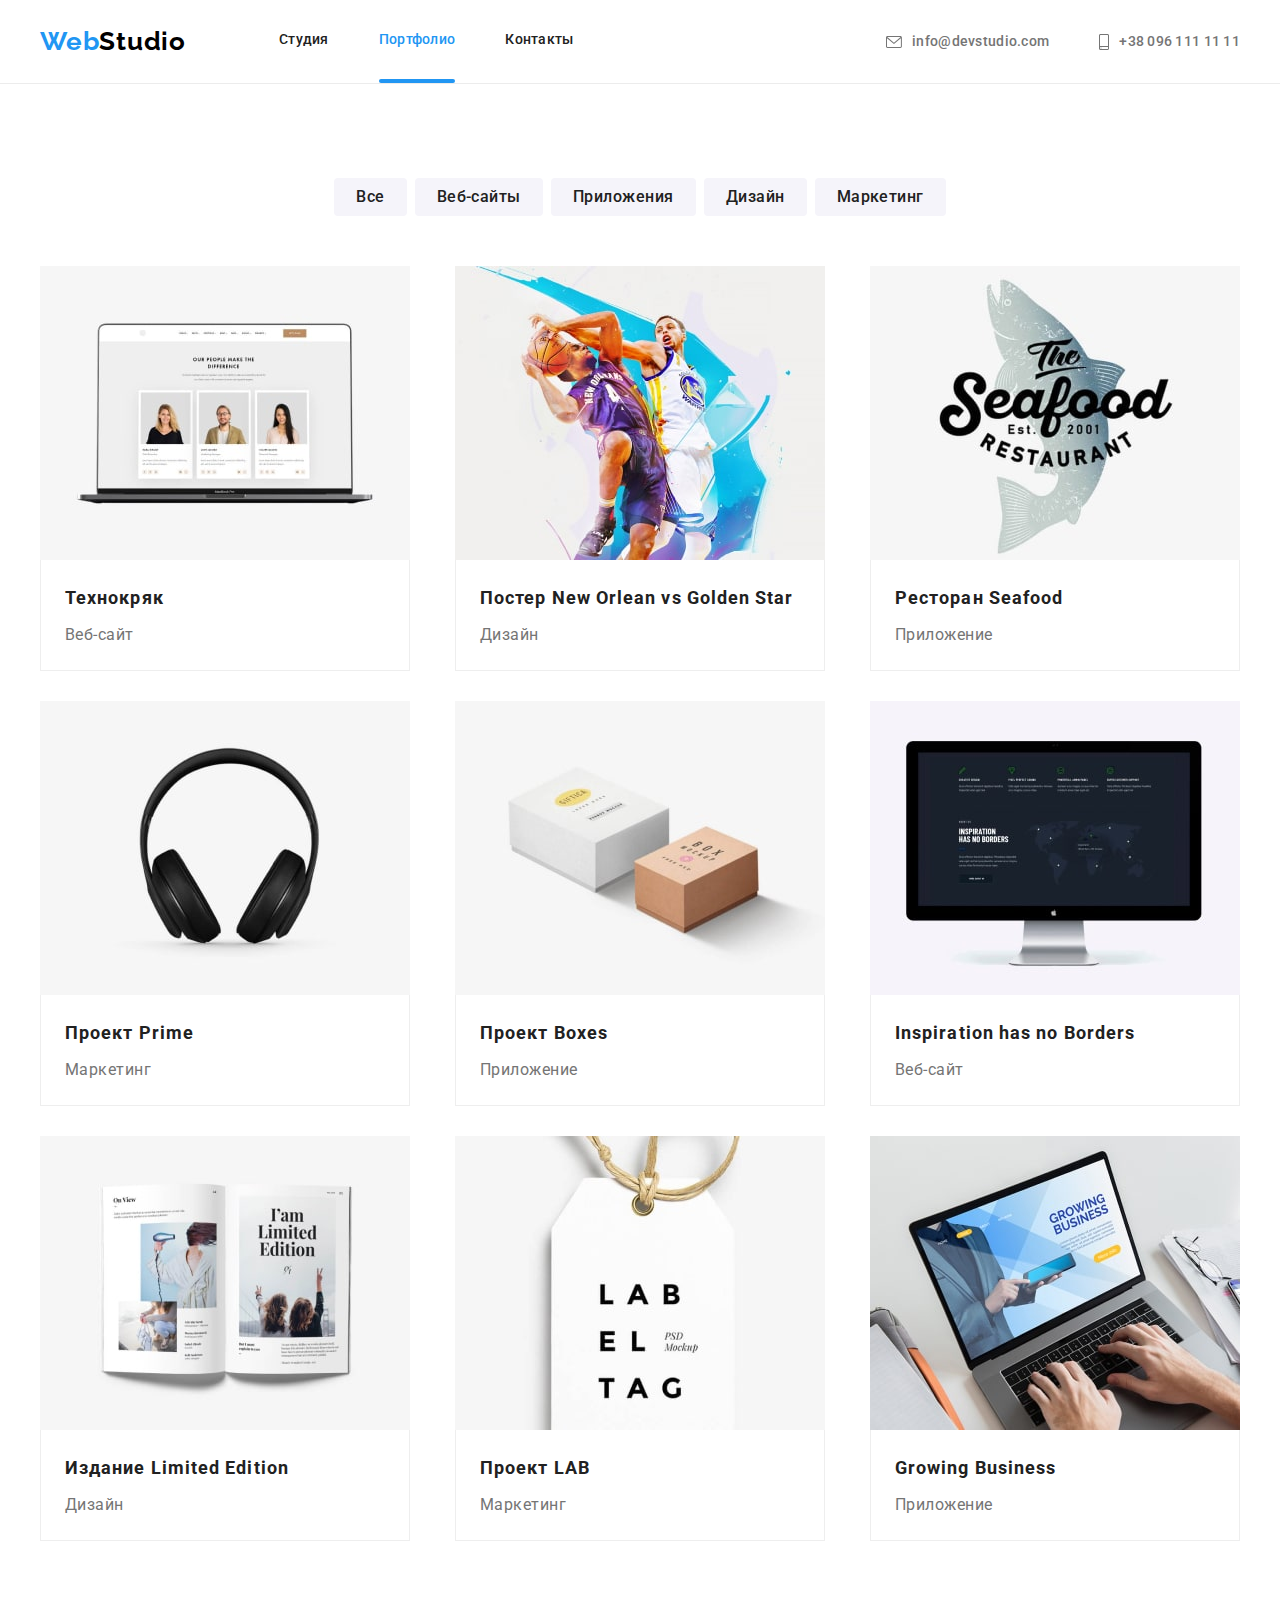
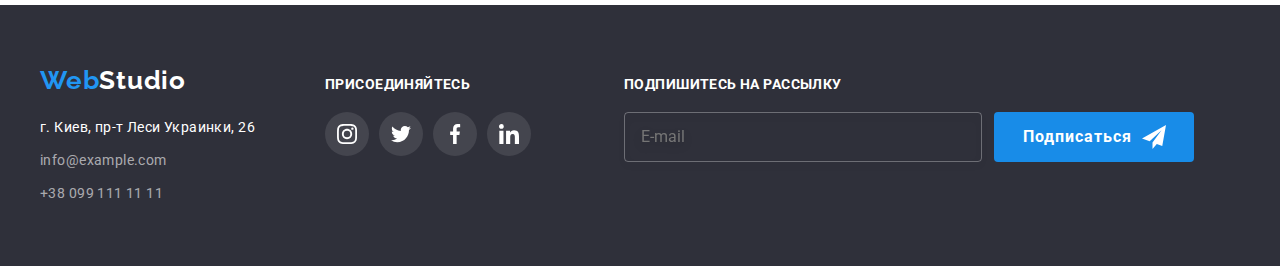
==== commit c2cab468: "bugs fixed" ====
--- a/portfolio.html
+++ b/portfolio.html
@@ -61,7 +61,7 @@
             <use href="./images/icons.svg#icon-close-black"></use>
           </svg>
         </button>
-        <div class="mobile-menu_wrap">
+        <div class="mobile-menu__wrap">
           <ul class="mobile-menu__navigation list">
             <li class="mobile-menu__navigation-item">
               <a class="mobile-menu__navigation-link link" href="./index.html">Студия</a>
@@ -130,16 +130,19 @@
           <li class="portfolio__example">
             <a class="link portfolio__link" href="">
               <picture>
-                <source
-                  srcset="./images/portfolio/technocrack-desktop.png 1x, ./images/portfolio/technocrack-desktop@2.png@2.jpg 2x"
-                  media="(min-width: 1200px)">
-                <source
-                  srcset="./images/portfolio/technocrack-tablet.png 1x, ./images/portfolio/technocrack-tablet@2.png 2x"
-                  media="(min-width: 768px)">
-                <source
-                  srcset="./images/portfolio/technocrack-mobile.png 1x, ./images/portfolio/technocrack-mobile@2.png 2x"
-                  media="(min-width: 480px)">
-                <img src="./images/portfolio/technocrack-desktop.png" alt="Веб-сайт компании Технокряк" width="370"
+                <source srcset="
+                        ./images/portfolio/technocrack-desktop.jpg 1x,
+                        ./images/portfolio/technocrack-desktop@2.jpg 2x
+                      " media="(min-width: 1200px)" />
+                <source srcset="
+                        ./images/portfolio/technocrack-tablet.jpg 1x,
+                        ./images/portfolio/technocrack-tablet@2.jpg 2x
+                      " media="(min-width: 768px)" />
+                <source srcset="
+                        ./images/portfolio/technocrack-mobile.jpg 1x,
+                        ./images/portfolio/technocrack-mobile@2.jpg 2x
+                      " media="(min-width: 480px)" />
+                <img src="./images/portfolio/technocrack-desktop.jpg" alt="Веб-сайт компании Технокряк" width="370"
                   height="294" class="portfolio__img" />
               </picture>
               <div class="portfolio__example-overlay-wrap">
@@ -151,6 +154,7 @@
                   </p>
                 </div>
               </div>
+
               <div class="portfolio__example-text">
                 <h3 class="portfolio__example-name section-header">Технокряк</h3>
                 <p class="portfolio__example-description section-description">Веб-сайт</p>
@@ -160,16 +164,19 @@
           <li class="portfolio__example">
             <a class="link portfolio__link" href="">
               <picture>
-                <source
-                  srcset="./images/portfolio/new_orlean-desktop.png 1x, ./images/portfolio/new_orlean-desktop@2.png@2.jpg 2x"
-                  media="(min-width: 1200px)">
-                <source
-                  srcset="./images/portfolio/new_orlean-tablet.png 1x, ./images/portfolio/new_orlean-tablet@2.png 2x"
-                  media="(min-width: 768px)">
-                <source
-                  srcset="./images/portfolio/new_orlean-mobile.png 1x, ./images/portfolio/new_orlean-mobile@2.png 2x"
-                  media="(min-width: 480px)">
-                <img src="./images/portfolio/new_orlean-desktop.png"
+                <source srcset="
+                      ./images/portfolio/new_orlean-desktop.jpg 1x,
+                      ./images/portfolio/new_orlean-desktop@2.jpg 2x
+                    " media="(min-width: 1200px)" />
+                <source srcset="
+                      ./images/portfolio/new_orlean-tablet.jpg 1x,
+                      ./images/portfolio/new_orlean-tablet@2.jpg 2x
+                    " media="(min-width: 768px)" />
+                <source srcset="
+                      ./images/portfolio/new_orlean-mobile.jpg 1x,
+                      ./images/portfolio/new_orlean-mobile@2.jpg 2x
+                    " media="(min-width: 480px)" />
+                <img src="./images/portfolio/new_orlean-desktop.jpg"
                   alt="Изображение постера игры команд New Orlean и Golden Star" width="370" height="294"
                   class="portfolio__img" />
               </picture>
@@ -189,14 +196,19 @@
           <li class="portfolio__example">
             <a class="link portfolio__link" href="">
               <picture>
-                <source
-                  srcset="./images/portfolio/seafood-desktop.png 1x, ./images/portfolio/seafood-desktop@2.png@2.jpg 2x"
-                  media="(min-width: 1200px)">
-                <source srcset="./images/portfolio/seafood-tablet.png 1x, ./images/portfolio/seafood-tablet@2.png 2x"
-                  media="(min-width: 768px)">
-                <source srcset="./images/portfolio/seafood-mobile.png 1x, ./images/portfolio/seafood-mobile@2.png 2x"
-                  media="(min-width: 480px)">
-                <img src="./images/portfolio/seafood-desktop.png" alt="Иконка приложения ресторана Seafood" width="370"
+                <source srcset="
+                      ./images/portfolio/seafood-desktop.jpg 1x,
+                      ./images/portfolio/seafood-desktop@2.jpg 2x
+                    " media="(min-width: 1200px)" />
+                <source srcset="
+                      ./images/portfolio/seafood-tablet.jpg   1x,
+                      ./images/portfolio/seafood-tablet@2.jpg 2x
+                    " media="(min-width: 768px)" />
+                <source srcset="
+                      ./images/portfolio/seafood-mobile.jpg  1x,
+                      ./images/portfolio/seafood-mobile@2.jpg 2x
+                    " media="(min-width: 480px)" />
+                <img src="./images/portfolio/seafood-desktop.jpg" alt="Иконка приложения ресторана Seafood" width="370"
                   height="294" class="portfolio__img" />
               </picture>
 
@@ -214,14 +226,19 @@
           <li class="portfolio__example">
             <a class="link portfolio__link" href="">
               <picture>
-                <source
-                  srcset="./images/portfolio/prime-desktop.png 1x, ./images/portfolio/prime-desktop@2.png@2.jpg 2x"
-                  media="(min-width: 1200px)">
-                <source srcset="./images/portfolio/prime-tablet.png 1x, ./images/portfolio/prime-tablet@2.png 2x"
-                  media="(min-width: 768px)">
-                <source srcset="./images/portfolio/prime-mobile.png 1x, ./images/portfolio/prime-mobile@2.png 2x"
-                  media="(min-width: 480px)">
-                <img src="./images/portfolio/prime-desktop.png" alt="Наушники" width="370" height="294"
+                <source srcset="
+                      ./images/portfolio/prime-desktop.jpg 1x,
+                      ./images/portfolio/prime-desktop@2.jpg 2x
+                    " media="(min-width: 1200px)" />
+                <source srcset="
+                      ./images/portfolio/prime-tablet.jpg   1x,
+                      ./images/portfolio/prime-tablet@2.jpg 2x
+                    " media="(min-width: 768px)" />
+                <source srcset="
+                      ./images/portfolio/prime-mobile.jpg   1x,
+                      ./images/portfolio/prime-mobile@2.jpg 2x
+                    " media="(min-width: 480px)" />
+                <img src="./images/portfolio/prime-desktop.jpg" alt="Наушники" width="370" height="294"
                   class="portfolio__img" />
               </picture>
               <div class="portfolio__example-overlay-wrap">
@@ -238,14 +255,19 @@
           <li class="portfolio__example">
             <a class="link portfolio__link" href="">
               <picture>
-                <source
-                  srcset="./images/portfolio/boxes-desktop.png 1x, ./images/portfolio/boxes-desktop@2.png@2.jpg 2x"
-                  media="(min-width: 1200px)">
-                <source srcset="./images/portfolio/boxes-tablet.png 1x, ./images/portfolio/boxes-tablet@2.png 2x"
-                  media="(min-width: 768px)">
-                <source srcset="./images/portfolio/boxes-mobile.png 1x, ./images/portfolio/boxes-mobile@2.png 2x"
-                  media="(min-width: 480px)">
-                <img src="./images/portfolio/boxes-desktop.png" alt="2 коробочки" width="370" height="294"
+                <source srcset="
+                      ./images/portfolio/boxes-desktop.jpg 1x,
+                      ./images/portfolio/boxes-desktop@2.jpg 2x
+                    " media="(min-width: 1200px)" />
+                <source srcset="
+                      ./images/portfolio/boxes-tablet.jpg 1x,
+                      ./images/portfolio/boxes-tablet@2.jpg 2x
+                    " media="(min-width: 768px)" />
+                <source srcset="
+                      ./images/portfolio/boxes-mobile.jpg 1x,
+                      ./images/portfolio/boxes-mobile@2.jpg 2x
+                    " media="(min-width: 480px)" />
+                <img src="./images/portfolio/boxes-desktop.jpg" alt="2 коробочки" width="370" height="294"
                   class="portfolio__img" />
               </picture>
               <div class="portfolio__example-overlay-wrap">
@@ -262,16 +284,19 @@
           <li class="portfolio__example">
             <a class="link portfolio__link" href="">
               <picture>
-                <source
-                  srcset="./images/portfolio/inspiration-desktop.png 1x, ./images/portfolio/inspiration-desktop@2.png@2.jpg 2x"
-                  media="(min-width: 1200px)">
-                <source
-                  srcset="./images/portfolio/inspiration-tablet.png 1x, ./images/portfolio/inspiration-tablet@2.png 2x"
-                  media="(min-width: 768px)">
-                <source
-                  srcset="./images/portfolio/inspiration-mobile.png 1x, ./images/portfolio/inspiration-mobile@2.png 2x"
-                  media="(min-width: 480px)">
-                <img src="./images/portfolio/inspiration-desktop.png" alt="Веб-сайт компании Inspiration has no Borders"
+                <source srcset="
+                      ./images/portfolio/inspiration-desktop.jpg 1x,
+                      ./images/portfolio/inspiration-desktop@2.jpg 2x
+                    " media="(min-width: 1200px)" />
+                <source srcset="
+                      ./images/portfolio/inspiration-tablet.jpg 1x,
+                      ./images/portfolio/inspiration-tablet@2.jpg 2x
+                    " media="(min-width: 768px)" />
+                <source srcset="
+                      ./images/portfolio/inspiration-mobile.jpg 1x,
+                      ./images/portfolio/inspiration-mobile@2.jpg 2x
+                    " media="(min-width: 480px)" />
+                <img src="./images/portfolio/inspiration-desktop.jpg" alt="Веб-сайт компании Inspiration has no Borders"
                   width="370" height="294" class="portfolio__img" />
               </picture>
               <div class="portfolio__example-overlay-wrap">
@@ -288,16 +313,19 @@
           <li class="portfolio__example">
             <a class="link portfolio__link" href="">
               <picture>
-                <source
-                  srcset="./images/portfolio/limited_edition-desktop.png 1x, ./images/portfolio/limited_edition-desktop@2.png@2.jpg 2x"
-                  media="(min-width: 1200px)">
-                <source
-                  srcset="./images/portfolio/limited_edition-tablet.png 1x, ./images/portfolio/limited_edition-tablet@2.png 2x"
-                  media="(min-width: 768px)">
-                <source
-                  srcset="./images/portfolio/limited_edition-mobile.png 1x, ./images/portfolio/limited_edition-mobile@2.png 2x"
-                  media="(min-width: 480px)">
-                <img src="./images/portfolio/limited_edition-desktop.png" alt="Журнал в развернутом виде" width="370"
+                <source srcset="
+                      ./images/portfolio/limited_edition-desktop.jpg 1x,
+                      ./images/portfolio/limited_edition-desktop@2.jpg 2x
+                    " media="(min-width: 1200px)" />
+                <source srcset="
+                      ./images/portfolio/limited_edition-tablet.jpg 1x,
+                      ./images/portfolio/limited_edition-tablet@2.jpg 2x
+                    " media="(min-width: 768px)" />
+                <source srcset="
+                      ./images/portfolio/limited_edition-mobile.jpg 1x,
+                      ./images/portfolio/limited_edition-mobile@2.jpg 2x
+                    " media="(min-width: 480px)" />
+                <img src="./images/portfolio/limited_edition-desktop.jpg" alt="Журнал в развернутом виде" width="370"
                   height="294" class="portfolio__img" />
               </picture>
               <div class="portfolio__example-overlay-wrap">
@@ -314,13 +342,19 @@
           <li class="portfolio__example">
             <a class="link portfolio__link" href="">
               <picture>
-                <source srcset="./images/portfolio/lab-desktop.png 1x, ./images/portfolio/lab-desktop@2.png@2.jpg 2x"
-                  media="(min-width: 1200px)">
-                <source srcset="./images/portfolio/lab-tablet.png 1x, ./images/portfolio/lab-tablet@2.png 2x"
-                  media="(min-width: 768px)">
-                <source srcset="./images/portfolio/lab-mobile.png 1x, ./images/portfolio/lab-mobile@2.png 2x"
-                  media="(min-width: 480px)">
-                <img src="./images/portfolio/lab-desktop.png" alt="Стильная этикетка" width="370" height="294"
+                <source srcset="
+                      ./images/portfolio/lab-desktop.jpg 1x,
+                      ./images/portfolio/lab-desktop@2.jpg 2x
+                    " media="(min-width: 1200px)" />
+                <source srcset="
+                      ./images/portfolio/lab-tablet.jpg 1x,
+                      ./images/portfolio/lab-tablet@2.jpg 2x
+                    " media="(min-width: 768px)" />
+                <source srcset="
+                      ./images/portfolio/lab-mobile.jpg 1x,
+                      ./images/portfolio/lab-mobile@2.jpg 2x
+                    " media="(min-width: 480px)" />
+                <img src="./images/portfolio/lab-desktop.jpg" alt="Стильная этикетка" width="370" height="294"
                   class="portfolio__img" />
               </picture>
               <div class="portfolio__example-overlay-wrap">
@@ -337,16 +371,19 @@
           <li class="portfolio__example">
             <a class="link portfolio__link" href="">
               <picture>
-                <source
-                  srcset="./images/portfolio/growing_business-desktop.png 1x, ./images/portfolio/growing_business-desktop@2.png@2.jpg 2x"
-                  media="(min-width: 1200px)">
-                <source
-                  srcset="./images/portfolio/growing_business-tablet.png 1x, ./images/portfolio/growing_business-tablet@2.png 2x"
-                  media="(min-width: 768px)">
-                <source
-                  srcset="./images/portfolio/growing_business-mobile.png 1x, ./images/portfolio/growing_business-mobile@2.png 2x"
-                  media="(min-width: 480px)">
-                <img src="./images/portfolio/growing_business-desktop.png" alt="Ноутбук с приложением Growing Business"
+                <source srcset="
+                      ./images/portfolio/growing_business-desktop.jpg 1x,
+                      ./images/portfolio/growing_business-desktop@2.jpg 2x
+                    " media="(min-width: 1200px)" />
+                <source srcset="
+                      ./images/portfolio/growing_business-tablet.jpg 1x,
+                      ./images/portfolio/growing_business-tablet@2.jpg 2x
+                    " media="(min-width: 768px)" />
+                <source srcset="
+                      ./images/portfolio/growing_business-mobile.jpg 1x,
+                      ./images/portfolio/growing_business-mobile@2.jpg 2x
+                    " media="(min-width: 480px)" />
+                <img src="./images/portfolio/growing_business-desktop.jpg" alt="Ноутбук с приложением Growing Business"
                   width="370" height="294" class="portfolio__img" />
               </picture>
               <div class="portfolio__example-overlay-wrap">
@@ -366,87 +403,66 @@
   </main>
   <!--подвал-->
   <footer class="footer">
-      <div class="container footer__container">
-        <div class="footer__contacts">
-          <a href="index.html" class="logo link logo__bot"
-            >Web<span class="logo__half-bot">Studio</span></a
-          >
-          <address class="footer__contacts-list" id="3">
-            <ul class="contacts-bot list">
-              <li class="contacts-bot__item">
-                <a
-                  class="contacts-bot__link link address contacts-bot__map"
-                  href="https://goo.gl/maps/tf9V9uD1shakLC2a6"
-                  target="_blank"
-                  rel="nooppener noreferal"
-                  >г. Киев, пр-т Леси Украинки, 26</a
-                >
-              </li>
-              <li class="contacts-bot__item">
-                <a class="contacts-bot__link link address" href="mailto:info@example.com"
-                  >info@example.com</a
-                >
-              </li>
-              <li class="contacts-bot__item">
-                <a class="contacts-bot__link link address" href="tel:+380991111111"
-                  >+38 099 111 11 11</a
-                >
-              </li>
-            </ul>
-          </address>
-        </div>
-        <div>
-          <h2 class="footer__socials-header">присоединяйтесь</h2>
-          <ul class="list socials">
-            <li class="socials__item">
-              <a class="social__link social__link-footer link" href="">
-                <svg class="social__icon-bot" width="20px" height="20px">
-                  <use href="./images/icons.svg#icon-instagram"></use></svg
-                ><span class="visually-hidden">Instagram</span></a
-              >
-            </li>
-            <li class="socials__item">
-              <a class="social__link social__link-footer link" href="">
-                <svg class="social__icon-bot" width="20px" height="20px">
-                  <use href="./images/icons.svg#icon-twitter"></use></svg
-                ><span class="visually-hidden">Twitter</span></a
-              >
-            </li>
-            <li class="socials__item">
-              <a class="social__link social__link-footer link" href="">
-                <svg class="social__icon-bot" width="20px" height="20px">
-                  <use href="./images/icons.svg#icon-facebook"></use></svg
-                ><span class="visually-hidden">Facebook</span></a
-              >
-            </li>
-            <li class="socials__item">
-              <a class="social__link social__link-footer link" href="">
-                <svg class="social__icon-bot" width="20px" height="20px">
-                  <use href="./images/icons.svg#icon-linkedin"></use></svg
-                ><span class="visually-hidden">LinkedIn</span></a
-              >
+    <div class="container footer__container">
+      <div class="footer__contacts">
+        <a href="index.html" class="logo link logo__bot">Web<span class="logo__half-bot">Studio</span></a>
+        <address class="footer__contacts-list" id="3">
+          <ul class="contacts-bot list">
+            <li class="contacts-bot__item">
+              <a class="contacts-bot__link link address contacts-bot__map" href="https://goo.gl/maps/tf9V9uD1shakLC2a6"
+                target="_blank" rel="nooppener noreferal">г. Киев, пр-т Леси Украинки, 26</a>
+            </li>
+            <li class="contacts-bot__item">
+              <a class="contacts-bot__link link address" href="mailto:info@example.com">info@example.com</a>
+            </li>
+            <li class="contacts-bot__item">
+              <a class="contacts-bot__link link address" href="tel:+380991111111">+38 099 111 11 11</a>
             </li>
           </ul>
-        </div>
-        <div class="footer__subscribe">
-          <h2 class="footer__socials-header">Подпишитесь на рассылку</h2>
-          <form class="subscribe">
-            <input
-              class="subscribe__input"
-              type="email"
-              name="user-mail-subscribe"
-              required
-              placeholder="E-mail"
-            />
-            <button class="subscribe__btn" type="submit">
-              Подписаться<svg class="subscribe__icon" width="24px" height="24px">
-                <use href="./images/icons.svg#icon-send"></use>
-              </svg>
-            </button>
-          </form>
-        </div>
+        </address>
       </div>
-    </footer>
+      <div>
+        <h2 class="footer__socials-header">присоединяйтесь</h2>
+        <ul class="list socials">
+          <li class="socials__item">
+            <a class="social__link social__link-footer link" href="">
+              <svg class="social__icon-bot" width="20px" height="20px">
+                <use href="./images/icons.svg#icon-instagram"></use>
+              </svg><span class="visually-hidden">Instagram</span></a>
+          </li>
+          <li class="socials__item">
+            <a class="social__link social__link-footer link" href="">
+              <svg class="social__icon-bot" width="20px" height="20px">
+                <use href="./images/icons.svg#icon-twitter"></use>
+              </svg><span class="visually-hidden">Twitter</span></a>
+          </li>
+          <li class="socials__item">
+            <a class="social__link social__link-footer link" href="">
+              <svg class="social__icon-bot" width="20px" height="20px">
+                <use href="./images/icons.svg#icon-facebook"></use>
+              </svg><span class="visually-hidden">Facebook</span></a>
+          </li>
+          <li class="socials__item">
+            <a class="social__link social__link-footer link" href="">
+              <svg class="social__icon-bot" width="20px" height="20px">
+                <use href="./images/icons.svg#icon-linkedin"></use>
+              </svg><span class="visually-hidden">LinkedIn</span></a>
+          </li>
+        </ul>
+      </div>
+      <div class="footer__subscribe">
+        <h2 class="footer__socials-header">Подпишитесь на рассылку</h2>
+        <form class="subscribe">
+          <input class="subscribe__input" type="email" name="user-mail-subscribe" required placeholder="E-mail" />
+          <button class="subscribe__btn" type="submit">
+            Подписаться<svg class="subscribe__icon" width="24px" height="24px">
+              <use href="./images/icons.svg#icon-send"></use>
+            </svg>
+          </button>
+        </form>
+      </div>
+    </div>
+  </footer>
   <script src="./js/mobile-menu.js"></script>
 </body>
 
--- a/css/main.min.css
+++ b/css/main.min.css
@@ -1 +1 @@
-:root{--main-color: #2196F3;--secondary-color: #000;--third-color: #757575;--main-font: "roboto", sans-serif;--secondary-font: "Raleway", sans-serif}.visually-hidden{position:absolute;width:1px;height:1px;margin:-1px;border:0;padding:0;white-space:nowrap;clip-path:inset(100%);clip:rect(0 0 0 0);overflow:hidden}body{font-family:var(--main-font);color:#212121}h1,h2,h3,h4,h5,h6,p{margin-top:0;margin-bottom:0}ul,ol{margin-top:0;margin-bottom:0;padding-left:0}img{display:block}.link{text-decoration:none}.list{list-style:none}.address{font-style:normal}@media screen and (max-width: 767px){.mobile-menu-btn__open{border:0px;background-color:rgba(0,0,0,0)}.mobile-menu-btn__icon{transition:fill 250ms cubic-bezier(0.4, 0, 0.2, 1)}.mobile-menu-btn__open:hover .mobile-menu-btn__icon,.mobile-menu-btn__open:focus .mobile-menu-btn__icon{fill:var(--main-color)}}@media screen and (min-width: 768px){.mobile-menu-btn__open{display:none}}@media screen and (max-width: 767px){.mobile-menu{position:fixed;left:0;top:0;width:100%;height:100%;background-color:#fff;opacity:0;visibility:hidden;pointer-events:none;transition:opacity 250ms cubic-bezier(0.4, 0, 0.2, 1),visibility 250ms cubic-bezier(0.4, 0, 0.2, 1)}.mobile-menu.is-open{opacity:1;visibility:visible;pointer-events:auto}.mobile-menu__container{position:relative;padding-top:48px;padding-bottom:48px;padding-left:40px;height:100%}.mobile-menu__close-btn{position:absolute;top:10px;right:15px;background-color:rgba(0,0,0,0);border:none;padding:0;line-height:0}.mobile-menu__close-icon{transition:fill 250ms cubic-bezier(0.4, 0, 0.2, 1)}.mobile-menu__close-btn:hover .mobile-menu__close-icon,.mobile-menu__close-btn:focus .mobile-menu__close-icon{fill:var(--main-color)}.mobile-menu__wrap{height:100%;display:flex;flex-direction:column;justify-content:space-between}.mobile-menu__navigation-link{font-weight:500;font-size:40px;line-height:1.15;text-align:center;letter-spacing:.02em;color:#212121}.current{color:var(--main-color)}.mobile-menu__navigation-item:not(:last-child){margin-bottom:32px}.mobile-menu__contact-list{margin-bottom:64px}.mobile-menu__contact-link-tel{font-weight:500;font-size:34px;line-height:1.17;letter-spacing:.02em;color:#2196f3}.mobile-menu__contact-link-mail{font-weight:500;font-size:24px;line-height:1.16;letter-spacing:.02em;color:#757575}.mobile-menu__contact-item:not(:first-child){margin-top:32px}.mobile-menu__socials{display:flex;flex-direction:row}.mobile-menu__socials-item:not(:last-child){margin-right:10px}.mobile-menu__socials-item:not(:last-child)::after{content:"";border:1px solid rgba(33,33,33,.2);transform:rotate(90deg)}.mobile-menu__socials-link{font-weight:500;font-size:18px;line-height:1.22;letter-spacing:.02em;color:#2196f3;padding-right:10px}}@media screen and (max-width: 479px){.mobile-menu__socials-link{font-size:14px}.mobile-menu__contact-link-tel{font-size:28px}}@media screen and (min-width: 768px){.mobile-menu{display:none}}.container{width:100%;padding-left:15px;padding-right:15px}@media screen and (min-width: 480px){.container{width:450px;margin:0 auto;padding-left:0;padding-right:0}}@media screen and (min-width: 768px){.container{width:738px}}@media screen and (min-width: 1200px){.container{width:1200px}}.section{padding-top:60px;padding-bottom:60px}.section-top-header{font-weight:700;font-size:28px;line-height:1.18;text-align:center;letter-spacing:.03em;color:#212121}@media screen and (min-width: 1200px){.section{padding-top:94px;padding-bottom:94px}.section-top-header{font-size:36px}}.section-header{letter-spacing:.03em;color:#212121}.section-description{letter-spacing:.03em;color:var(--third-color)}.logo{font-family:var(--secondary-font);font-weight:700;font-size:24px;line-height:1.16;letter-spacing:.03em;color:var(--main-color)}.logo__half-top{color:var(--secondary-color)}.logo__bot{display:block;margin-bottom:20px;text-align:center}.logo__half-bot{color:#fff}@media screen and (max-width: 767px){.logo__top{padding-top:16px;padding-bottom:16px}}@media screen and (min-width: 768px){.logo__top{padding-top:26px;padding-bottom:26px;margin-right:88px}}@media screen and (min-width: 1200px){.logo__top{margin-right:93px}.logo{font-size:26px;line-height:1.2}}.socials{display:flex;justify-content:center}.social__team{margin-top:16px}.socials__item{display:flex}.socials__item:not(:last-child){margin-right:10px}.social__link{display:flex;height:44px;width:44px;border-radius:50%;justify-content:center;align-items:center;transition:background-color 250ms cubic-bezier(0.4, 0, 0.2, 1)}.social__link:hover,.social__link:focus{background-color:var(--main-color)}.social__link-footer{background:rgba(255,255,255,.1)}.social__icon{fill:#afb1b8;transition:fill 250ms cubic-bezier(0.4, 0, 0.2, 1)}.social__link:hover .social__icon,.social__link:focus .social__icon{fill:#fff}.social__icon-bot{fill:#fff}.modal{position:absolute;top:50%;left:50%;transform:translate(-50%, -50%);width:100%;max-width:450px;min-height:580px;background:#fff;box-shadow:0px 1px 3px rgba(0,0,0,.12),0px 1px 1px rgba(0,0,0,.14),0px 2px 1px rgba(0,0,0,.2);border-radius:4px}.modal__close-btn{position:absolute;top:8px;right:8px;display:flex;align-items:center;justify-content:center;width:30px;height:30px;background:#fff;border:1px solid rgba(0,0,0,.1);border-radius:50%;cursor:pointer;padding:0;transition:fill 250ms cubic-bezier(0.4, 0, 0.2, 1)}.modal__close-btn:hover,.modal__close-btn:focus{fill:#2196f3}.modal__form-wrap{display:flex;flex-direction:column;padding:40px}.modal__form-toaction{font-weight:700;font-size:20px;line-height:1.15;text-align:center;letter-spacing:.03em;color:#212121;margin-bottom:12px}.modal__form-input{font-size:12px;line-height:14px;letter-spacing:.01em;color:#757575;display:block}.modal__input-wrap{position:relative;margin-bottom:10px}.modal__form-icon{position:absolute;top:50%;left:12px;transform:translateY(-50%);fill:#212121;transition:fill 250ms cubic-bezier(0.4, 0, 0.2, 1)}.modal__form-field:focus+.modal__form-icon{fill:#2196f3}.modal__form-field{width:100%;margin-top:4px;border:1px solid rgba(33,33,33,.2);border-radius:4px;height:40px;padding-left:42px;outline:none;transition:border 250ms cubic-bezier(0.4, 0, 0.2, 1)}.modal__form-field:focus{border:1px solid #2196f3}.modal__form-comment{width:100%;margin-top:4px;margin-bottom:20px;height:120px;resize:none;border:1px solid rgba(33,33,33,.2);border-radius:4px;padding:12px 16px;font-size:14px;line-height:1.15;letter-spacing:.01em;outline:none;transition:border 250ms cubic-bezier(0.4, 0, 0.2, 1)}.modal__form-comment:focus{border:1px solid #2196f3}.modal__form-checkbox-wrap{position:relative;margin-left:0}.modal__aggreement-label{display:flex;align-items:center;font-size:12px;line-height:1.16;letter-spacing:.03em;color:#757575;margin-left:23px}.modal__aggreement-label::before{left:0;position:absolute;display:block;cursor:pointer;width:16px;height:16px;content:"";background-image:url(../images/box.svg);transition:outline 250ms cubic-bezier(0.4, 0, 0.2, 1),background-image 250ms cubic-bezier(0.4, 0, 0.2, 1)}.modal__form-checkbox:checked+.modal__aggreement-label::before{background-image:url(../images/check.svg)}.modal__form-checkbox:hover+.modal__aggreement-label::before,.modal__form-checkbox:focus+.modal__aggreement-label::before{outline:2px solid #2196f3}.modal__aggreement-link{font-size:12px;line-height:1.16;letter-spacing:.03em;text-decoration-line:underline;color:#2196f3}.modal__submit-btn{display:block;margin-left:auto;margin-right:auto;margin-top:30px;padding:10px 55px;background:#188ce8;border-radius:4px;border:0px;cursor:pointer;font-weight:700;font-size:16px;line-height:188%;display:flex;align-items:center;text-align:center;letter-spacing:.06em;color:#fff;box-shadow:0px 4px 4px rgba(0,0,0,.15);transition:background 250ms cubic-bezier(0.4, 0, 0.2, 1)}.modal__submit-btn:hover,.modal__submit-btn:focus{background:#2196f3}@media screen and (min-width: 480px)and (max-width: 1199px){.modal{width:450px}}@media screen and (min-width: 1200px){.modal{width:528px}.modal__form-checkbox-wrap{position:relative;margin-left:13px}.modal__aggreement-label{font-size:14px;line-height:171%}.modal__aggreement-link{font-size:14px;line-height:1.71}}.backdrop{position:fixed;top:0;left:0;bottom:0;right:0;background:rgba(0,0,0,.2);transition:opacity 250ms cubic-bezier(0.4, 0, 0.2, 1),visibility 250ms cubic-bezier(0.4, 0, 0.2, 1)}.backdrop.is-hidden{opacity:0;visibility:hidden;pointer-events:none}.navigation{display:flex}@media screen and (max-width: 767px){.navigation-pages{display:none}}@media screen and (min-width: 768px){.navigation-pages{display:flex}.navigation-pages__item{display:flex}.navigation-pages__item:not(:last-child){margin-right:50px}.navigation-pages__link{position:relative;font-weight:500;font-size:14px;line-height:1.14;letter-spacing:.02em;color:#212121;padding-top:32px;padding-bottom:32px;align-items:center;transition:color 250ms cubic-bezier(0.4, 0, 0.2, 1)}.navigation-pages__link:hover,.navigation-pages__link:focus{color:var(--main-color)}.navigation-pages__current{color:var(--main-color)}.navigation-pages__current::after{position:absolute;left:0;bottom:0;display:inline-block;content:"";height:4px;border-radius:2px;width:100%;background-color:var(--main-color)}}@media screen and (max-width: 767px){.contacts{display:none}}@media screen and (min-width: 768px){.contacts{display:block}.contacts__link{display:flex;font-weight:500;line-height:1.14;letter-spacing:.02em;color:var(--third-color);align-items:center;transition:color 250ms cubic-bezier(0.4, 0, 0.2, 1)}.contacts__link:hover,.contacts__link:focus{color:var(--main-color)}.contacts__icon{fill:var(--third-color);transition:fill 250ms cubic-bezier(0.4, 0, 0.2, 1)}.contacts__link:hover .contacts__icon,.contacts__link:focus .contacts__icon{fill:var(--main-color)}}@media screen and (min-width: 768px)and (max-width: 1199px){.contacts__item:not(:first-child){margin-top:10px}.contacts__link{font-size:12px}.contacts__icon{margin-right:8px}.contacts__icon-1{width:14px;height:10px}.contacts__icon-2{width:10px;height:14px}}@media screen and (min-width: 1200px){.contacts{display:flex}.contacts__item:not(:first-child){margin-left:50px}.contacts__link{font-size:14px}.contacts__icon{margin-right:10px}}.main-header{background-color:#fff;border-bottom:1px solid #ececec;margin-top:0;margin-bottom:0}.main-header__container{display:flex;justify-content:space-between;align-items:center}.hero{background:#2f303a;background-color:#c4c4c4;background-image:linear-gradient(rgba(47, 48, 58, 0.4), rgba(47, 48, 58, 0.4)),url(../../images/hero/hero-background-mobile.png);width:100%;background-repeat:no-repeat;background-position:center;justify-content:center;margin-left:auto;margin-right:auto;padding-top:118px;padding-bottom:118px}.hero__header{font-weight:900;font-size:26px;line-height:1.62;text-align:center;letter-spacing:.06em;text-transform:uppercase;color:#fff;margin-left:auto;margin-right:auto}.hero__btn{font-weight:700;font-size:16px;line-height:30px;display:flex;text-align:center;letter-spacing:.06em;color:#fff;width:200px;height:50px;background:var(--main-color);border-radius:4px;cursor:pointer;margin-left:auto;margin-right:auto;margin-top:30px;justify-content:center;align-items:center;transition:background 250ms cubic-bezier(0.4, 0, 0.2, 1),box-shadow 250ms cubic-bezier(0.4, 0, 0.2, 1)}.hero__btn:hover,.hero__btn:focus{background:#188ce8;box-shadow:0px 4px 4px rgba(0,0,0,.15)}@media screen and (max-width: 479px){.hero__header{font-size:20px}}@media screen and (min-width: 480px)and (max-width: 767px)and (min-resolution: 1dppx){.hero{background-image:linear-gradient(rgba(47, 48, 58, 0.4), rgba(47, 48, 58, 0.4)),url(../../images/hero/hero-background-mobile.png);background-size:480px;width:480px}.hero__header{width:360px}}@media screen and (min-width: 480px)and (max-width: 767px)and (min-resolution: 1dppx)and (min-resolution: 2dppx),screen and (min-width: 480px)and (max-width: 767px)and (min-resolution: 1dppx)and (min-device-pixel-ratio: 2),screen and (min-width: 480px)and (max-width: 767px)and (min-resolution: 1dppx)and (min-resolution: 192dpi){.hero{background-image:linear-gradient(rgba(47, 48, 58, 0.4), rgba(47, 48, 58, 0.4)),url(../../images/hero/hero-background-mobile@2.png)}}@media screen and (min-width: 768px)and (max-width: 1199px)and (min-resolution: 1dppx){.hero{background-image:linear-gradient(rgba(47, 48, 58, 0.4), rgba(47, 48, 58, 0.4)),url(../../images/hero/hero-background-tablet.png);background-size:768px;width:768px}.hero__header{width:360px}}@media screen and (min-width: 768px)and (max-width: 1199px)and (min-resolution: 1dppx)and (min-resolution: 2dppx),screen and (min-width: 768px)and (max-width: 1199px)and (min-resolution: 1dppx)and (min-device-pixel-ratio: 2),screen and (min-width: 768px)and (max-width: 1199px)and (min-resolution: 1dppx)and (min-resolution: 192dpi){.hero{background-image:linear-gradient(rgba(47, 48, 58, 0.4), rgba(47, 48, 58, 0.4)),url(../../images/hero/hero-background-tablet@2.png)}}@media screen and (min-width: 1200px)and (min-resolution: 1dppx){.hero{background-image:linear-gradient(rgba(47, 48, 58, 0.4), rgba(47, 48, 58, 0.4)),url(../../images/hero/hero-background-desktop.png);background-size:1600px;width:1600px;padding-top:200px;padding-bottom:200px}.hero__header{width:696px;font-size:44px;line-height:1.36;letter-spacing:.06em}}@media screen and (min-width: 1200px)and (min-resolution: 1dppx)and (min-resolution: 2dppx),screen and (min-width: 1200px)and (min-resolution: 1dppx)and (min-device-pixel-ratio: 2),screen and (min-width: 1200px)and (min-resolution: 1dppx)and (min-resolution: 192dpi){.hero{background-image:linear-gradient(rgba(47, 48, 58, 0.4), rgba(47, 48, 58, 0.4)),url(../../images/hero/hero-background-desktop@2.png)}}.advantages__item{width:100%}.advantages__header{font-weight:700;text-transform:uppercase;font-size:14px;line-height:1.14;width:270px;margin-bottom:10px}.advantages__icons-wrap{height:120px;align-items:center;background:#f5f4fa;border-radius:4px;display:flex;justify-content:center;margin-bottom:30px}.advantages__text{font-size:14px;line-height:1.71}@media screen and (max-width: 767px){.advantages__header{text-align:center;margin-left:auto;margin-right:auto}.advantages__item{margin-bottom:30px}}@media screen and (min-width: 768px)and (max-width: 1199px){.advantages__item{margin-bottom:30px;width:354px}.advantages__list{display:flex;justify-content:space-between;flex-wrap:wrap}}@media screen and (min-width: 1200px){.advantages__list{display:flex;justify-content:space-between}.advantages__item{width:270px}}@media screen and (min-width: 1200px){.examples{padding-bottom:94px}.examples__list{display:flex;justify-content:space-between;margin-top:50px}.examples__item{position:relative}.examples__text-wrap{position:absolute;bottom:0;display:flex;justify-content:center;align-items:center;width:370px;height:70px;background:rgba(47,48,58,.8)}.examples__text{display:block;font-weight:700;font-size:14px;line-height:16px;text-align:center;letter-spacing:.03em;text-transform:uppercase;color:#fff}}@media screen and (max-width: 1199px){.examples{display:none}}.team{background:#f5f4fa;padding-top:60px;padding-bottom:30px}.team__unit-photo{width:100%;height:auto}.team__list{display:flex;justify-content:space-between;margin-top:50px;flex-wrap:wrap}.team__unit{background-color:#fff;box-shadow:0px 1px 3px rgba(0,0,0,.12),0px 1px 1px rgba(0,0,0,.14),0px 2px 1px rgba(0,0,0,.2);border-radius:0px 0px 4px 4px;margin-bottom:30px}.team__unit-info{padding:30px 10px 30px 10px}.team__unit-name{font-weight:500;font-size:16px;line-height:1.19;text-align:center;margin-bottom:10px}.team__unit-title{font-size:16px;line-height:1.19;text-align:center}@media screen and (min-width: 480px)and (max-width: 767px){.team__unit-photo{width:450px;height:460px}}@media screen and (min-width: 768px)and (max-width: 1199px){.team__unit-photo{width:354px;height:374px}}@media screen and (min-width: 1200px){.team__unit-photo{width:270px;height:260px}.section{padding-top:94px;padding-bottom:64px}}.clients{padding-top:60px;padding-bottom:30px}@media screen and (min-width: 1200px){.clients{padding-top:94px;padding-bottom:64px}}.clients__list{margin-top:50px;display:flex;flex-direction:row;flex-wrap:wrap;justify-content:space-between;align-content:space-between}.clients__link{height:92px;border:1px solid #afb1b8;border-radius:4px;display:flex;justify-content:center;align-items:center;transition:border 250ms cubic-bezier(0.4, 0, 0.2, 1)}.clients__link:hover,.clients__link:focus{border:1px solid var(--main-color)}.clients__unit{margin-bottom:30px}@media screen and (max-width: 767px){.clients__link{width:210px}}@media screen and (min-width: 768px)and (max-width: 1199px){.clients__link{width:226px}}@media screen and (min-width: 1200px){.clients__link{width:170px}}.clients__icon{fill:#afb1b8;transition:fill 250ms cubic-bezier(0.4, 0, 0.2, 1)}.clients__link:hover .clients__icon,.clients__link:focus .clients__icon{fill:var(--main-color)}.portfolio__filter-list{display:flex;flex-wrap:wrap;justify-content:center;margin-bottom:50px}.portfolio__filter-item:not(:last-child){margin-right:8px}.portfolio__filter-btn{font-weight:500;font-size:16px;line-height:1.62;text-align:center;letter-spacing:.03em;color:#212121;background:#f5f4fa;border-radius:4px;cursor:pointer;padding:6px 22px;border-width:0px;transition:background 250ms cubic-bezier(0.4, 0, 0.2, 1),color 250ms cubic-bezier(0.4, 0, 0.2, 1),box-shadow 250ms cubic-bezier(0.4, 0, 0.2, 1)}.portfolio__filter-btn:hover,.portfolio__filter-btn:focus{background:var(--main-color);color:#fff;box-shadow:0px 3px 1px rgba(0,0,0,.1),0px 1px 2px rgba(0,0,0,.08),0px 2px 2px rgba(0,0,0,.12)}.portfolio__examples-list{display:flex;flex-wrap:wrap;justify-content:space-between;flex-grow:1}.portfolio__example-name{display:block;font-weight:700;font-size:18px;line-height:2;letter-spacing:.06em;margin-bottom:4px}.portfolio__img{display:block}.portfolio__example-description{font-size:16px;line-height:1.87}.portfolio__example{display:flex}.portfolio__example-text{padding:20px 24px;border:#eee solid 1px;border-top:none;flex-grow:1}.portfolio__link{position:relative;display:flex;flex-direction:column;transition:box-shadow 250ms cubic-bezier(0.4, 0, 0.2, 1);height:100%}.portfolio__link:hover,.portfolio__link:focus{box-shadow:0px 1px 1px rgba(0,0,0,.12),0px 4px 4px rgba(0,0,0,.06),1px 4px 6px rgba(0,0,0,.16)}.portfolio__example-overlay-wrap{top:0;width:100%;height:294px;position:absolute;overflow:hidden}.portfolio__example-overlay{top:0;position:absolute;visibility:hidden;display:flex;justify-content:center;align-items:center;padding-left:24px;padding-right:24px;width:100%;height:100%;background:rgba(33,150,243,.9);transform:translate(0, 100%);transition:transform 250ms cubic-bezier(0.4, 0, 0.2, 1),visibility 250ms cubic-bezier(0.4, 0, 0.2, 1)}.portfolio__link:hover .portfolio__example-overlay,.portfolio__link:focus .portfolio__example-overlay{visibility:visible;transform:translate(0, 0)}.portfolio__example-overlay-text{font-weight:400;font-size:18px;line-height:156%;letter-spacing:.03em;color:#fff}@media screen and (max-width: 767px){.portfolio__filter-list{justify-content:left;margin-bottom:25px}.portfolio__filter-item{margin-bottom:15px}.portfolio__filter-item:not(:last-child){margin-right:8px}.portfolio__img{width:100%;height:auto}.portfolio__example:not(:last-child){margin-bottom:20px}}@media screen and (min-width: 768px)and (max-width: 1199px){.portfolio__filter-list{margin-bottom:30px}.portfolio__img{width:354px}.portfolio__example:not(:last-child){margin-bottom:20px}.portfolio__example-name{width:306px;word-wrap:break-word}}@media screen and (min-width: 1200px){.portfolio__example:nth-child(-n+6){margin-bottom:30px}}.footer{background:#2f303a;padding-top:60px;padding-bottom:60px}.contacts-bot__link{font-size:14px;line-height:1.71;letter-spacing:.03em;color:rgba(255,255,255,.6);transition:color 250ms cubic-bezier(0.4, 0, 0.2, 1)}.contacts-bot__link:hover,.contacts-bot__link:focus{color:var(--main-color)}.contacts-bot__item{display:flex;flex-direction:column}.contacts-bot__item:not(:last-child){margin-bottom:9px}.contacts-bot__map{color:#fff}.footer__socials-header{font-weight:700;font-size:14px;line-height:16px;letter-spacing:.03em;text-transform:uppercase;color:#fff;margin-bottom:20px}.subscribe__input{width:100%;height:50px;border:1px solid rgba(255,255,255,.3);filter:drop-shadow(0px 4px 4px rgba(0, 0, 0, 0.15));border-radius:4px;margin:0;background:rgba(0,0,0,0);padding:15px 16px;color:#fff}.subscribe__btn{display:flex;align-items:center;margin-left:auto;margin-right:auto;width:200px;height:50px;background:#188ce8;border-radius:4px;border:0px;font-weight:700;font-size:16px;line-height:188%;letter-spacing:.06em;color:#fff;padding-left:29px;cursor:pointer;transition:background 250ms cubic-bezier(0.4, 0, 0.2, 1),box-shadow 250ms cubic-bezier(0.4, 0, 0.2, 1)}.subscribe__btn:hover,.subscribe__btn:focus{background:#2196f3;box-shadow:0px 4px 4px rgba(0,0,0,.15)}.subscribe__icon{fill:#fff;margin-left:10px}@media screen and (max-width: 767px){.footer__subscribe{margin-top:60px}}@media screen and (max-width: 1199px){.footer__contacts{margin-bottom:60px}.footer__contacts{text-align:center}.footer__socials-header{text-align:center}.subscribe__btn{margin-top:20px}}@media screen and (min-width: 768px)and (max-width: 1199px){.footer__container{display:flex;align-items:baseline;flex-wrap:wrap;justify-content:space-around}.footer__contacts{margin-right:165px}.subscribe__input{width:450px}}@media screen and (min-width: 1200px){.footer{display:flex;justify-content:left}.footer__container{display:flex;align-items:baseline}.footer__contacts{margin-right:70px}.contacts-bot__item{display:flex;flex-direction:column}.contacts-bot__item:not(:last-child){margin-bottom:9px}.footer__subscribe{margin-left:93px}.subscribe{display:flex;align-items:center}.subscribe__input{width:358px}.subscribe__btn{margin-left:12px}}/*# sourceMappingURL=main.min.css.map */+:root{--main-color: #2196F3;--secondary-color: #000;--third-color: #757575;--main-font: "roboto", sans-serif;--secondary-font: "Raleway", sans-serif}.visually-hidden{position:absolute;width:1px;height:1px;margin:-1px;border:0;padding:0;white-space:nowrap;clip-path:inset(100%);clip:rect(0 0 0 0);overflow:hidden}body{font-family:var(--main-font);color:#212121}h1,h2,h3,h4,h5,h6,p{margin-top:0;margin-bottom:0}ul,ol{margin-top:0;margin-bottom:0;padding-left:0}img{display:block}.link{text-decoration:none}.list{list-style:none}.address{font-style:normal}@media screen and (max-width: 767px){.mobile-menu-btn__open{border:0px;background-color:rgba(0,0,0,0)}.mobile-menu-btn__icon{transition:fill 250ms cubic-bezier(0.4, 0, 0.2, 1)}.mobile-menu-btn__open:hover .mobile-menu-btn__icon,.mobile-menu-btn__open:focus .mobile-menu-btn__icon{fill:var(--main-color)}}@media screen and (min-width: 768px){.mobile-menu-btn__open{display:none}}@media screen and (max-width: 767px){.mobile-menu{position:fixed;z-index:4;left:0;top:0;width:100%;height:100%;background-color:#fff;opacity:0;visibility:hidden;pointer-events:none;transition:opacity 250ms cubic-bezier(0.4, 0, 0.2, 1),visibility 250ms cubic-bezier(0.4, 0, 0.2, 1)}.mobile-menu.is-open{opacity:1;visibility:visible;pointer-events:auto}.mobile-menu__container{position:relative;padding-top:48px;padding-bottom:48px;padding-left:40px;height:100%}.mobile-menu__close-btn{position:absolute;top:10px;right:15px;background-color:rgba(0,0,0,0);border:none;padding:0;line-height:0}.mobile-menu__close-icon{transition:fill 250ms cubic-bezier(0.4, 0, 0.2, 1)}.mobile-menu__close-btn:hover .mobile-menu__close-icon,.mobile-menu__close-btn:focus .mobile-menu__close-icon{fill:var(--main-color)}.mobile-menu__wrap{height:100%;display:flex;flex-direction:column;justify-content:space-between}.mobile-menu__navigation-link{font-weight:500;font-size:40px;line-height:1.15;text-align:center;letter-spacing:.02em;color:#212121;transition:color 250ms cubic-bezier(0.4, 0, 0.2, 1)}.mobile-menu__navigation-link:hover,.mobile-menu__navigation-link:focus{color:var(--main-color)}.current{color:var(--main-color)}.mobile-menu__navigation-item:not(:last-child){margin-bottom:32px}.mobile-menu__contact-list{margin-bottom:64px}.mobile-menu__contact-link-tel{font-weight:500;font-size:34px;line-height:1.17;letter-spacing:.02em;color:#2196f3;transition:color 250ms cubic-bezier(0.4, 0, 0.2, 1)}.mobile-menu__contact-link-tel:hover,.mobile-menu__contact-link-tel:focus{color:var(--main-color)}.mobile-menu__contact-link-mail{font-weight:500;font-size:24px;line-height:1.16;letter-spacing:.02em;color:#757575;transition:color 250ms cubic-bezier(0.4, 0, 0.2, 1)}.mobile-menu__contact-link-mail:hover,.mobile-menu__contact-link-mail:focus{color:var(--main-color)}.mobile-menu__contact-item:not(:first-child){margin-top:32px}.mobile-menu__socials{display:flex;flex-direction:row}.mobile-menu__socials-item:not(:last-child){margin-right:10px}.mobile-menu__socials-item:not(:last-child)::after{content:"";border:1px solid rgba(33,33,33,.2);transform:rotate(90deg)}.mobile-menu__socials-link{font-weight:500;font-size:18px;line-height:1.22;letter-spacing:.02em;color:#2196f3;padding-right:10px}}@media screen and (max-width: 479px){.mobile-menu__socials-link{font-size:14px}.mobile-menu__contact-link-tel{font-size:28px}}@media screen and (min-width: 768px){.mobile-menu{display:none}}.container{width:100%;padding-left:15px;padding-right:15px}@media screen and (min-width: 480px){.container{width:450px;margin:0 auto;padding-left:0;padding-right:0}}@media screen and (min-width: 768px){.container{width:738px}}@media screen and (min-width: 1200px){.container{width:1200px}}.section{padding-top:60px;padding-bottom:60px}.section-top-header{font-weight:700;font-size:28px;line-height:1.18;text-align:center;letter-spacing:.03em;color:#212121}@media screen and (min-width: 1200px){.section{padding-top:94px;padding-bottom:94px}.section-top-header{font-size:36px}}.section-header{letter-spacing:.03em;color:#212121}.section-description{letter-spacing:.03em;color:var(--third-color)}.logo{font-family:var(--secondary-font);font-weight:700;font-size:24px;line-height:1.16;letter-spacing:.03em;color:var(--main-color)}.logo__half-top{color:var(--secondary-color)}.logo__bot{display:block;margin-bottom:20px;text-align:center}.logo__half-bot{color:#fff}@media screen and (max-width: 767px){.logo__top{padding-top:16px;padding-bottom:16px}}@media screen and (min-width: 768px){.logo__top{padding-top:26px;padding-bottom:26px;margin-right:88px}}@media screen and (min-width: 1200px){.logo__top{margin-right:93px}.logo{font-size:26px;line-height:1.2}.logo__bot{text-align:left}}.socials{display:flex;justify-content:center}.social__team{margin-top:16px}.socials__item{display:flex}.socials__item:not(:last-child){margin-right:10px}.social__link{display:flex;height:44px;width:44px;border-radius:50%;justify-content:center;align-items:center;transition:background-color 250ms cubic-bezier(0.4, 0, 0.2, 1)}.social__link:hover,.social__link:focus{background-color:var(--main-color)}.social__link-footer{background:rgba(255,255,255,.1)}.social__icon{fill:#afb1b8;transition:fill 250ms cubic-bezier(0.4, 0, 0.2, 1)}.social__link:hover .social__icon,.social__link:focus .social__icon{fill:#fff}.social__icon-bot{fill:#fff}.modal{z-index:6;position:absolute;top:50%;left:50%;transform:translate(-50%, -50%);width:100%;max-width:450px;background:#fff;box-shadow:0px 1px 3px rgba(0,0,0,.12),0px 1px 1px rgba(0,0,0,.14),0px 2px 1px rgba(0,0,0,.2);border-radius:4px}.modal__close-btn{position:absolute;top:8px;right:8px;display:flex;align-items:center;justify-content:center;width:30px;height:30px;background:#fff;border:1px solid rgba(0,0,0,.1);border-radius:50%;cursor:pointer;padding:0;transition:fill 250ms cubic-bezier(0.4, 0, 0.2, 1)}.modal__close-btn:hover,.modal__close-btn:focus{fill:#2196f3}.modal__form-wrap{display:flex;flex-direction:column;padding:40px}.modal__form-toaction{display:block;font-weight:700;font-size:20px;line-height:1.15;text-align:center;letter-spacing:.03em;color:#212121;margin-bottom:12px}.modal__form-input{display:block;font-size:12px;line-height:14px;letter-spacing:.01em;color:#757575;display:block}.modal__input-wrap{display:block;position:relative;margin-bottom:10px}.modal__form-icon{position:absolute;top:50%;left:12px;transform:translateY(-50%);fill:#212121;transition:fill 250ms cubic-bezier(0.4, 0, 0.2, 1)}.modal__form-field:focus+.modal__form-icon{fill:#2196f3}.modal__form-field{display:block;width:100%;margin-top:4px;border:1px solid rgba(33,33,33,.2);border-radius:4px;height:40px;padding-left:42px;outline:none;transition:border 250ms cubic-bezier(0.4, 0, 0.2, 1)}.modal__form-field:focus{border:1px solid #2196f3}.modal__form-comment{display:block;width:100%;margin-top:4px;margin-bottom:20px;height:120px;resize:none;border:1px solid rgba(33,33,33,.2);border-radius:4px;padding:12px 16px;font-size:14px;line-height:1.15;letter-spacing:.01em;outline:none;transition:border 250ms cubic-bezier(0.4, 0, 0.2, 1)}.modal__form-comment:focus{border:1px solid #2196f3}.modal__form-checkbox-wrap{position:relative;margin-left:0}.modal__aggreement-label{display:flex;align-items:center;font-size:12px;line-height:1.16;letter-spacing:.03em;color:#757575;margin-left:18px}.modal__aggreement-label::before{left:0;position:absolute;display:block;cursor:pointer;width:16px;height:16px;content:"";background-image:url(../images/box.svg);transition:outline 250ms cubic-bezier(0.4, 0, 0.2, 1),background-image 250ms cubic-bezier(0.4, 0, 0.2, 1)}.modal__form-checkbox:checked+.modal__aggreement-label::before{background-image:url(../images/check.svg)}.modal__form-checkbox:hover+.modal__aggreement-label::before,.modal__form-checkbox:focus+.modal__aggreement-label::before{outline:2px solid #2196f3}.modal__aggreement-link{font-size:12px;line-height:1.16;letter-spacing:.03em;text-decoration-line:underline;color:#2196f3}.modal__submit-btn{display:block;margin-left:auto;margin-right:auto;margin-top:30px;padding:10px 55px;background:#188ce8;border-radius:4px;border:0px;cursor:pointer;font-weight:700;font-size:16px;line-height:188%;display:flex;align-items:center;text-align:center;letter-spacing:.06em;color:#fff;box-shadow:0px 4px 4px rgba(0,0,0,.15);transition:background 250ms cubic-bezier(0.4, 0, 0.2, 1)}.modal__submit-btn:hover,.modal__submit-btn:focus{background:#2196f3}@media screen and (min-width: 480px)and (max-width: 1199px){.modal{max-width:450px}}@media screen and (min-width: 1200px){.modal{max-width:528px}.modal__form-checkbox-wrap{position:relative;margin-left:8px}.modal__aggreement-label{font-size:13px;line-height:171%}.modal__aggreement-link{font-size:13px;line-height:1.71}}@media screen and (max-height: 608px){.modal{height:100%;overflow-y:scroll}}.backdrop{position:fixed;z-index:5;top:0;left:0;bottom:0;right:0;background:rgba(0,0,0,.2);transition:opacity 250ms cubic-bezier(0.4, 0, 0.2, 1),visibility 250ms cubic-bezier(0.4, 0, 0.2, 1)}.backdrop.is-hidden{opacity:0;visibility:hidden;pointer-events:none}.navigation{display:flex}@media screen and (max-width: 767px){.navigation-pages{display:none}}@media screen and (min-width: 768px){.navigation-pages{display:flex}.navigation-pages__item{display:flex}.navigation-pages__item:not(:last-child){margin-right:50px}.navigation-pages__link{position:relative;font-weight:500;font-size:14px;line-height:1.14;letter-spacing:.02em;color:#212121;padding-top:32px;padding-bottom:32px;align-items:center;transition:color 250ms cubic-bezier(0.4, 0, 0.2, 1)}.navigation-pages__link:hover,.navigation-pages__link:focus{color:var(--main-color)}.navigation-pages__current{color:var(--main-color)}.navigation-pages__current::after{position:absolute;left:0;bottom:0;display:inline-block;content:"";height:4px;border-radius:2px;width:100%;background-color:var(--main-color)}}@media screen and (max-width: 767px){.contacts{display:none}}@media screen and (min-width: 768px){.contacts{display:block}.contacts__link{display:flex;font-weight:500;line-height:1.14;letter-spacing:.02em;color:var(--third-color);align-items:center;transition:color 250ms cubic-bezier(0.4, 0, 0.2, 1)}.contacts__link:hover,.contacts__link:focus{color:var(--main-color)}.contacts__icon{fill:var(--third-color);transition:fill 250ms cubic-bezier(0.4, 0, 0.2, 1)}.contacts__link:hover .contacts__icon,.contacts__link:focus .contacts__icon{fill:var(--main-color)}}@media screen and (min-width: 768px)and (max-width: 1199px){.contacts__item:not(:first-child){margin-top:10px}.contacts__link{font-size:12px}.contacts__icon{margin-right:8px}.contacts__icon-1{width:14px;height:10px}.contacts__icon-2{width:10px;height:14px}}@media screen and (min-width: 1200px){.contacts{display:flex}.contacts__item:not(:first-child){margin-left:50px}.contacts__link{font-size:14px}.contacts__icon{margin-right:10px}}.main-header{background-color:#fff;border-bottom:1px solid #ececec;margin-top:0;margin-bottom:0}.main-header__container{display:flex;justify-content:space-between;align-items:center}.hero{background:#2f303a;background-color:#c4c4c4;background-image:linear-gradient(rgba(47, 48, 58, 0.4), rgba(47, 48, 58, 0.4)),url(../images/hero/hero-background-mobile.png);width:100%;background-repeat:no-repeat;background-position:center;justify-content:center;margin-left:auto;margin-right:auto;padding-top:118px;padding-bottom:118px}.hero__header{font-weight:900;font-size:26px;line-height:1.62;text-align:center;letter-spacing:.06em;text-transform:uppercase;color:#fff;margin-left:auto;margin-right:auto}.hero__btn{font-weight:700;font-size:16px;line-height:30px;display:flex;text-align:center;letter-spacing:.06em;color:#fff;width:200px;height:50px;background:var(--main-color);border-radius:4px;cursor:pointer;margin-left:auto;margin-right:auto;margin-top:30px;justify-content:center;align-items:center;transition:background 250ms cubic-bezier(0.4, 0, 0.2, 1),box-shadow 250ms cubic-bezier(0.4, 0, 0.2, 1)}.hero__btn:hover,.hero__btn:focus{background:#188ce8;box-shadow:0px 4px 4px rgba(0,0,0,.15)}@media screen and (max-width: 479px){.hero__header{font-size:20px}}@media screen and (min-width: 480px)and (max-width: 767px){.hero{background-image:linear-gradient(rgba(47, 48, 58, 0.4), rgba(47, 48, 58, 0.4)),url(../images/hero/hero-background-mobile.png);background-size:480px}.hero__header{width:360px}}@media screen and (min-width: 480px)and (max-width: 767px)and (min-resolution: 2dppx),screen and (min-width: 480px)and (max-width: 767px)and (min-device-pixel-ratio: 2),screen and (min-width: 480px)and (max-width: 767px)and (min-resolution: 192dpi){.hero{background-image:linear-gradient(rgba(47, 48, 58, 0.4), rgba(47, 48, 58, 0.4)),url(../images/hero/hero-background-mobile@2.png)}}@media screen and (min-width: 768px)and (max-width: 1199px){.hero{background-image:linear-gradient(rgba(47, 48, 58, 0.4), rgba(47, 48, 58, 0.4)),url(../images/hero/hero-background-tablet.png);background-size:768px}.hero__header{width:360px}}@media screen and (min-width: 768px)and (max-width: 1199px)and (min-resolution: 2dppx),screen and (min-width: 768px)and (max-width: 1199px)and (min-device-pixel-ratio: 2),screen and (min-width: 768px)and (max-width: 1199px)and (min-resolution: 192dpi){.hero{background-image:linear-gradient(rgba(47, 48, 58, 0.4), rgba(47, 48, 58, 0.4)),url(../images/hero/hero-background-tablet@2.png)}}@media screen and (min-width: 1200px){.hero{background-image:linear-gradient(rgba(47, 48, 58, 0.4), rgba(47, 48, 58, 0.4)),url(../images/hero/hero-background-desktop.png);background-size:1600px;width:1600px;padding-top:200px;padding-bottom:200px}.hero__header{width:696px;font-size:44px;line-height:1.36;letter-spacing:.06em}}@media screen and (min-width: 1200px)and (min-resolution: 2dppx),screen and (min-width: 1200px)and (min-device-pixel-ratio: 2),screen and (min-width: 1200px)and (min-resolution: 192dpi){.hero{background-image:linear-gradient(rgba(47, 48, 58, 0.4), rgba(47, 48, 58, 0.4)),url(../images/hero/hero-background-desktop@2.png)}}.advantages__item{width:100%}.advantages__header{font-weight:700;text-transform:uppercase;font-size:14px;line-height:1.14;width:270px;margin-bottom:10px}.advantages__icons-wrap{height:120px;align-items:center;background:#f5f4fa;border-radius:4px;display:flex;justify-content:center;margin-bottom:30px}.advantages__text{font-size:14px;line-height:1.71}@media screen and (max-width: 767px){.advantages__header{text-align:center;margin-left:auto;margin-right:auto}.advantages__item{margin-bottom:30px}}@media screen and (min-width: 768px)and (max-width: 1199px){.advantages__item{margin-bottom:30px;width:354px}.advantages__list{display:flex;justify-content:space-between;flex-wrap:wrap}}@media screen and (min-width: 1200px){.advantages__list{display:flex;justify-content:space-between}.advantages__item{width:270px}}@media screen and (min-width: 1200px){.examples{padding-bottom:94px}.examples__list{display:flex;justify-content:space-between;margin-top:50px}.examples__item{position:relative}.examples__text-wrap{position:absolute;bottom:0;display:flex;justify-content:center;align-items:center;width:370px;height:70px;background:rgba(47,48,58,.8)}.examples__text{display:block;font-weight:700;font-size:14px;line-height:16px;text-align:center;letter-spacing:.03em;text-transform:uppercase;color:#fff}}@media screen and (max-width: 1199px){.examples{display:none}}.team{background:#f5f4fa;padding-top:60px;padding-bottom:30px}.team__unit-photo{width:100%;height:auto}.team__list{display:flex;justify-content:space-between;margin-top:50px;flex-wrap:wrap}.team__unit{background-color:#fff;box-shadow:0px 1px 3px rgba(0,0,0,.12),0px 1px 1px rgba(0,0,0,.14),0px 2px 1px rgba(0,0,0,.2);border-radius:0px 0px 4px 4px;margin-bottom:30px}.team__unit-info{padding:30px 10px 30px 10px}.team__unit-name{font-weight:500;font-size:16px;line-height:1.19;text-align:center;margin-bottom:10px}.team__unit-title{font-size:16px;line-height:1.19;text-align:center}@media screen and (min-width: 480px)and (max-width: 767px){.team__unit-photo{width:450px;height:460px}}@media screen and (min-width: 768px)and (max-width: 1199px){.team__unit-photo{width:354px;height:374px}}@media screen and (min-width: 1200px){.team__unit-photo{width:270px;height:260px}.section{padding-top:94px;padding-bottom:64px}}.clients{padding-top:60px;padding-bottom:30px}@media screen and (min-width: 1200px){.clients{padding-top:94px;padding-bottom:64px}}.clients__list{margin-top:50px;display:flex;flex-direction:row;flex-wrap:wrap;justify-content:space-between;align-content:space-between}.clients__link{height:92px;border:1px solid #afb1b8;border-radius:4px;display:flex;justify-content:center;align-items:center;transition:border 250ms cubic-bezier(0.4, 0, 0.2, 1)}.clients__link:hover,.clients__link:focus{border:1px solid var(--main-color)}.clients__unit{margin-bottom:30px}@media screen and (max-width: 479px){.clients__list{justify-content:center}}@media screen and (max-width: 480px){.clients__link{width:230px}}@media screen and (min-width: 480px)and (max-width: 767px){.clients__link{width:210px}}@media screen and (min-width: 768px)and (max-width: 1199px){.clients__link{width:226px}}@media screen and (min-width: 1200px){.clients__link{width:170px}}.clients__icon{fill:#afb1b8;transition:fill 250ms cubic-bezier(0.4, 0, 0.2, 1)}.clients__link:hover .clients__icon,.clients__link:focus .clients__icon{fill:var(--main-color)}.portfolio__filter-list{display:flex;flex-wrap:wrap;justify-content:center;margin-bottom:50px}.portfolio__filter-item:not(:last-child){margin-right:8px}.portfolio__filter-btn{font-weight:500;font-size:16px;line-height:1.62;text-align:center;letter-spacing:.03em;color:#212121;background:#f5f4fa;border-radius:4px;cursor:pointer;padding:6px 22px;border-width:0px;transition:background 250ms cubic-bezier(0.4, 0, 0.2, 1),color 250ms cubic-bezier(0.4, 0, 0.2, 1),box-shadow 250ms cubic-bezier(0.4, 0, 0.2, 1)}.portfolio__filter-btn:hover,.portfolio__filter-btn:focus{background:var(--main-color);color:#fff;box-shadow:0px 3px 1px rgba(0,0,0,.1),0px 1px 2px rgba(0,0,0,.08),0px 2px 2px rgba(0,0,0,.12)}.portfolio__examples-list{display:flex;flex-wrap:wrap;justify-content:space-between;flex-grow:1}.portfolio__example-name{display:block;font-weight:700;font-size:18px;line-height:2;letter-spacing:.06em;margin-bottom:4px}.portfolio__img{display:block}.portfolio__example-description{font-size:16px;line-height:1.87}.portfolio__example{display:flex}.portfolio__example-text{padding:20px 24px;border:#eee solid 1px;border-top:none;flex-grow:1}.portfolio__link{position:relative;display:flex;flex-direction:column;transition:box-shadow 250ms cubic-bezier(0.4, 0, 0.2, 1);height:100%}.portfolio__link:hover,.portfolio__link:focus{box-shadow:0px 1px 1px rgba(0,0,0,.12),0px 4px 4px rgba(0,0,0,.06),1px 4px 6px rgba(0,0,0,.16)}.portfolio__example-overlay-wrap{top:0;width:100%;height:294px;position:absolute;overflow:hidden}.portfolio__example-overlay{top:0;position:absolute;visibility:hidden;display:flex;justify-content:center;align-items:center;padding-left:24px;padding-right:24px;width:100%;height:100%;background:rgba(33,150,243,.9);transform:translate(0, 100%);transition:transform 250ms cubic-bezier(0.4, 0, 0.2, 1),visibility 250ms cubic-bezier(0.4, 0, 0.2, 1)}.portfolio__link:hover .portfolio__example-overlay,.portfolio__link:focus .portfolio__example-overlay{visibility:visible;transform:translate(0, 0)}.portfolio__example-overlay-text{font-weight:400;font-size:18px;line-height:156%;letter-spacing:.03em;color:#fff}@media screen and (max-width: 767px){.portfolio__filter-list{justify-content:left;margin-bottom:25px}.portfolio__filter-item{margin-bottom:15px}.portfolio__filter-item:not(:last-child){margin-right:8px}.portfolio__img{width:100%;height:auto}.portfolio__example:not(:last-child){margin-bottom:20px}}@media screen and (min-width: 768px)and (max-width: 1199px){.portfolio__filter-list{margin-bottom:30px}.portfolio__img{width:354px}.portfolio__example:not(:last-child){margin-bottom:20px}.portfolio__example-name{width:306px;word-wrap:break-word}}@media screen and (min-width: 1200px){.portfolio__example:nth-child(-n+6){margin-bottom:30px}}@media screen and (max-width: 479px){.portfolio__example-overlay-wrap{height:calc(100% - 110px)}.portfolio__example-overlay-text{font-size:14px}}.footer{background:#2f303a;padding-top:60px;padding-bottom:60px}.contacts-bot__link{font-size:14px;line-height:1.71;letter-spacing:.03em;color:rgba(255,255,255,.6);transition:color 250ms cubic-bezier(0.4, 0, 0.2, 1)}.contacts-bot__link:hover,.contacts-bot__link:focus{color:var(--main-color)}.contacts-bot__item{display:flex;flex-direction:column}.contacts-bot__item:not(:last-child){margin-bottom:9px}.contacts-bot__map{color:#fff}.footer__socials-header{font-weight:700;font-size:14px;line-height:16px;letter-spacing:.03em;text-transform:uppercase;color:#fff;margin-bottom:20px}.subscribe__input{width:100%;height:50px;border:1px solid rgba(255,255,255,.3);filter:drop-shadow(0px 4px 4px rgba(0, 0, 0, 0.15));border-radius:4px;margin:0;background:rgba(0,0,0,0);padding:15px 16px;color:#fff}.subscribe__btn{display:flex;align-items:center;margin-left:auto;margin-right:auto;width:200px;height:50px;background:#188ce8;border-radius:4px;border:0px;font-weight:700;font-size:16px;line-height:188%;letter-spacing:.06em;color:#fff;padding-left:29px;cursor:pointer;transition:background 250ms cubic-bezier(0.4, 0, 0.2, 1),box-shadow 250ms cubic-bezier(0.4, 0, 0.2, 1)}.subscribe__btn:hover,.subscribe__btn:focus{background:#2196f3;box-shadow:0px 4px 4px rgba(0,0,0,.15)}.subscribe__icon{fill:#fff;margin-left:10px}@media screen and (max-width: 767px){.footer__subscribe{margin-top:60px}}@media screen and (max-width: 1199px){.footer__contacts{margin-bottom:60px}.footer__contacts{text-align:center}.footer__socials-header{text-align:center}.subscribe__btn{margin-top:20px}}@media screen and (min-width: 768px)and (max-width: 1199px){.footer__container{display:flex;align-items:baseline;flex-wrap:wrap;justify-content:space-around}.footer__contacts{margin-right:165px}.subscribe__input{width:450px}}@media screen and (min-width: 1200px){.footer{display:flex;justify-content:left}.footer__container{display:flex;align-items:baseline}.footer__contacts{margin-right:70px}.contacts-bot__item{display:flex;flex-direction:column}.contacts-bot__item:not(:last-child){margin-bottom:9px}.footer__subscribe{margin-left:93px}.subscribe{display:flex;align-items:center}.subscribe__input{width:358px}.subscribe__btn{margin-left:12px}}/*# sourceMappingURL=main.min.css.map */